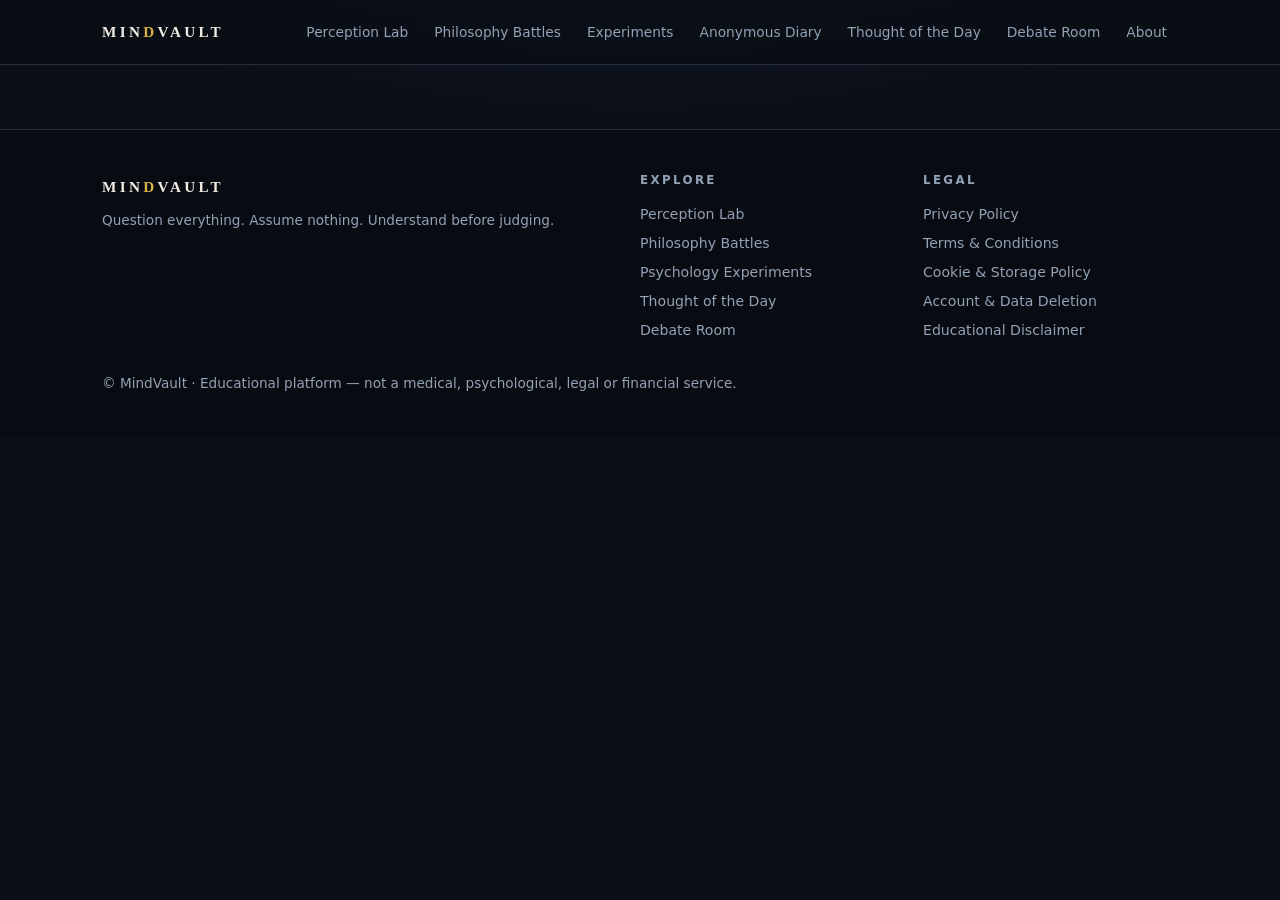
==== index.html @ aa503f8f "Create index.html" ====
<!DOCTYPE html>
<html lang="en">
<head>
<meta charset="utf-8">
<meta name="viewport" content="width=device-width, initial-scale=1">
<title>MindVault — Question everything. Assume nothing.</title>
<style>
/* ================= CSS STYLES ================= */
:root{
  --ink:#0a0e15; --ink2:#111826; --card:#131b29; --line:#232e40;
  --paper:#f1ede3; --muted:#93a1b5; --gold:#d8b04a; --gold-s:#f2d98c;
  --ok:#7fd1a6; --warn:#e08c6b;
  --serif:Georgia,"Iowan Old Style","Times New Roman",serif;
  --sans:system-ui,-apple-system,"Segoe UI",Roboto,Helvetica,Arial,sans-serif;
  --r:14px; --max:1120px;
}
*,*::before,*::after{box-sizing:border-box}
html{scroll-behavior:smooth}
body{
  margin:0;background:radial-gradient(1200px 620px at 50% -240px,#16213a 0%,#0a0e15 62%) no-repeat,#0a0e15;
  color:var(--paper);font:16px/1.65 var(--sans);-webkit-font-smoothing:antialiased;
}
.wrap{max-width:var(--max);margin:0 auto;padding:0 22px}
a{color:inherit;text-decoration:none}
h1,h2,h3,h4{font-family:var(--serif);font-weight:600;line-height:1.15;margin:0 0 .5em}
h1{font-size:clamp(2rem,5vw,3.5rem);letter-spacing:-.02em}
h2{font-size:clamp(1.5rem,3vw,2.1rem)}
h3{font-size:1.15rem}
p{margin:0 0 1em}
.muted{color:var(--muted)}
.small{font-size:.85rem}
.skip{position:absolute;left:-9999px}
.skip:focus{left:12px;top:12px;background:var(--gold);color:#000;padding:8px 12px;z-index:99;border-radius:8px}

/* Header */
.hdr{position:sticky;top:0;z-index:40;backdrop-filter:blur(12px);background:rgba(10,14,21,.84);border-bottom:1px solid var(--line)}
.hdr-in{display:flex;align-items:center;justify-content:space-between;gap:18px;min-height:64px}
.brand{font-family:var(--serif);letter-spacing:.22em;font-size:.95rem;font-weight:700;white-space:nowrap;cursor:pointer}
.brand span{color:var(--gold)}
.nav{display:flex;gap:4px;flex-wrap:wrap}
.nav a{padding:8px 11px;border-radius:999px;font-size:.86rem;color:var(--muted);transition:.18s;cursor:pointer}
.nav a:hover{color:var(--paper);background:#1a2334}
.nav a.active{color:#0a0e15;background:var(--gold);font-weight:600}
.nav-toggle{display:none;background:none;border:1px solid var(--line);color:var(--paper);padding:8px 12px;border-radius:10px;font:inherit;font-size:.85rem;cursor:pointer}

@media(max-width:960px){
  .nav-toggle{display:block}
  .nav{position:absolute;top:64px;left:0;right:0;background:#0d131f;border-bottom:1px solid var(--line);flex-direction:column;padding:10px;display:none}
  .nav.open{display:flex}
  .nav a{padding:12px}
}

/* Hero & Typography */
.hero{padding:70px 0 36px;text-align:center}
.kicker{letter-spacing:.3em;font-size:.7rem;color:var(--gold);text-transform:uppercase;margin-bottom:16px}
.hero h1 em{font-style:italic;color:var(--gold-s)}
.lede{max-width:620px;margin:18px auto 26px;color:var(--muted);font-size:1.03rem}
.hero-actions{display:flex;gap:12px;justify-content:center;flex-wrap:wrap}
.btn{display:inline-block;padding:11px 21px;border-radius:999px;border:1px solid var(--gold);color:var(--gold);font:600 .88rem/1 var(--sans);cursor:pointer;background:none;transition:.18s}
.btn:hover{background:var(--gold);color:#0a0e15}
.btn.solid{background:var(--gold);color:#0a0e15}
.btn.solid:hover{background:var(--gold-s);border-color:var(--gold-s)}
.btn.ghost{border-color:var(--line);color:var(--paper)}
.btn.ghost:hover{border-color:var(--gold);background:none;color:var(--gold)}

/* Carousel */
.carousel{position:relative;max-width:840px;margin:0 auto;overflow:hidden;border:1px solid var(--line);border-radius:20px;background:linear-gradient(180deg,#121b2b,#0d1420)}
.slides{display:flex;transition:transform .5s cubic-bezier(.4,0,.2,1)}
.slide{min-width:100%;padding:46px 34px 30px;text-align:center}
.slide .num{font-family:var(--serif);color:var(--gold);letter-spacing:.24em;font-size:.76rem}
.slide .q{font-family:var(--serif);font-size:clamp(1.25rem,3vw,1.85rem);margin:16px 0 12px;color:var(--paper)}
.slide .sub{color:var(--muted);font-size:.9rem;max-width:520px;margin:0 auto}
.car-ctrl{display:flex;align-items:center;justify-content:center;gap:16px;padding:6px 0 20px}
.car-btn{width:38px;height:38px;border-radius:50%;border:1px solid var(--line);background:#131b29;color:var(--paper);cursor:pointer;font-size:1.1rem;line-height:1;transition:.18s}
.car-btn:hover{border-color:var(--gold);color:var(--gold)}
.dots{display:flex;gap:7px;flex-wrap:wrap;justify-content:center;max-width:280px}
.dot{width:8px;height:8px;border-radius:50%;background:#2a3548;border:0;padding:0;cursor:pointer;transition:.2s}
.dot.active{background:var(--gold);transform:scale(1.4)}

/* Sections & Cards */
.sec{padding:52px 0}
.sec-head{max-width:640px;margin-bottom:26px}
.sec-head h2{margin-bottom:8px}
.sec-head p{color:var(--muted);margin:0}
.phead{padding:52px 0 24px;border-bottom:1px solid var(--line);margin-bottom:34px}
.phead .kicker{margin-bottom:12px}
.phead h1{margin-bottom:10px}
.phead p{max-width:640px;color:var(--muted);margin:0}

.grid{display:grid;gap:16px;grid-template-columns:repeat(auto-fit,minmax(240px,1fr))}
.card{background:var(--card);border:1px solid var(--line);border-radius:var(--r);padding:22px;transition:.2s;display:block}
.card:hover{border-color:#3a4a63;transform:translateY(-2px)}
.card h3{color:var(--gold-s);margin-bottom:6px}
.card p{color:var(--muted);font-size:.9rem;margin:0}

/* Perception */
.plab{display:grid;gap:18px}
.pcard{background:var(--card);border:1px solid var(--line);border-radius:var(--r);padding:24px;display:grid;grid-template-columns:210px 1fr;gap:24px;align-items:start}
@media(max-width:720px){.pcard{grid-template-columns:1fr}}
.pcard figure{margin:0;background:#f1ede3;border-radius:12px;overflow:hidden;aspect-ratio:1/1;display:grid;place-items:center}
.pcard figure svg{width:100%;height:100%;display:block}
.glyph{font-family:var(--serif);font-size:3.6rem;color:#0a0e15;line-height:1}
.opt{display:flex;flex-wrap:wrap;gap:8px;margin:12px 0}
.opt button{padding:8px 14px;border-radius:999px;border:1px solid var(--line);background:#0e1622;color:var(--paper);font:inherit;font-size:.85rem;cursor:pointer;transition:.16s}
.opt button:hover{border-color:var(--gold)}
.opt button.sel{border-color:var(--gold);background:rgba(216,176,74,.15);color:var(--gold-s)}
.reveal{margin-top:14px;padding:14px 16px;border-left:2px solid var(--gold);background:rgba(216,176,74,.07);border-radius:0 10px 10px 0;font-size:.9rem;display:none}
.reveal.on{display:block}

/* Battles */
.battle{background:var(--card);border:1px solid var(--line);border-radius:var(--r);padding:22px;margin-bottom:16px}
.battle h3{color:var(--gold-s)}
.vs{display:grid;grid-template-columns:1fr auto 1fr;gap:14px;align-items:stretch;margin-bottom:12px}
@media(max-width:720px){.vs{grid-template-columns:1fr}}
.vs .side{background:#0e1622;border:1px solid var(--line);border-radius:12px;padding:14px 16px;font-size:.9rem;color:#c8d1de}
.vs .side b{display:block;font-family:var(--serif);color:var(--paper);margin-bottom:5px;font-size:.98rem}
.vs .mid{font-family:var(--serif);color:var(--gold);letter-spacing:.15em;font-size:.78rem;display:grid;place-items:center}

/* Experiments */
.exp{background:var(--card);border:1px solid var(--line);border-radius:var(--r);padding:22px;margin-bottom:16px}
.field{display:flex;gap:10px;flex-wrap:wrap;margin:12px 0}
.field .btn{flex:0 0 auto}
input[type=text],input[type=number],textarea,select{
  background:#0b121d;border:1px solid var(--line);color:var(--paper);border-radius:10px;
  padding:11px 13px;font:inherit;font-size:.92rem;width:100%;
}
textarea{min-height:110px;resize:vertical}
input:focus,textarea:focus,select:focus{outline:2px solid rgba(216,176,74,.45);outline-offset:1px}
.log{list-style:none;padding:0;margin:12px 0;font-size:.88rem}
.log li{padding:7px 0;border-bottom:1px dashed var(--line);color:#c8d1de}
.log .yes{color:var(--ok)}
.log .no{color:var(--warn)}

/* Debate Room */
.topic{background:var(--card);border:1px solid var(--line);border-radius:var(--r);padding:22px;margin-bottom:16px}
.topic h3{color:var(--gold-s);margin-bottom:4px}
.tabs{display:flex;gap:8px;margin:14px 0 10px}
.tabs button{flex:1;padding:9px;border-radius:10px;border:1px solid var(--line);background:#0e1622;color:var(--muted);font:600 .82rem/1 var(--sans);cursor:pointer;letter-spacing:.06em}
.tabs button.on{background:rgba(216,176,74,.15);border-color:var(--gold);color:var(--gold-s)}
.arg{border-left:2px solid var(--line);padding:8px 0 8px 14px;margin-bottom:10px;font-size:.92rem;color:#c8d1de;word-wrap:break-word}
.arg .meta{display:block;color:var(--muted);font-size:.75rem;letter-spacing:.06em;margin-bottom:3px;text-transform:uppercase}
.arg.for{border-left-color:var(--ok)}
.arg.against{border-left-color:var(--warn)}
.empty{color:var(--muted);font-size:.88rem;font-style:italic}

/* Diary */
.entry{background:var(--card);border:1px solid var(--line);border-radius:var(--r);padding:18px 20px;margin-bottom:12px}
.entry .meta{color:var(--muted);font-size:.75rem;letter-spacing:.08em;text-transform:uppercase;margin-bottom:8px}
.entry p{margin:0;color:#d6dde7;font-size:.94rem;white-space:pre-wrap}

/* Thought of the Day */
.totd{background:linear-gradient(135deg,#1a2336,#101724);border:1px solid var(--line);border-radius:20px;padding:44px 30px;text-align:center}
.totd .date{letter-spacing:.26em;font-size:.72rem;color:var(--gold);text-transform:uppercase;margin-bottom:16px}
.totd .q{font-family:var(--serif);font-size:clamp(1.3rem,3.2vw,2rem);color:var(--gold-s);margin:0 0 16px;line-height:1.3}
.qlist{list-style:none;padding:0;margin:0;display:grid;gap:10px}
.qlist li{background:var(--card);border:1px solid var(--line);border-radius:12px;padding:14px 18px;font-size:.93rem;display:flex;gap:14px;align-items:baseline}
.qlist li span{font-family:var(--serif);color:var(--gold);font-size:.8rem;letter-spacing:.1em;flex:0 0 auto}

/* Legal Pages */
.legal{max-width:820px;margin:0 auto;padding:0 22px 40px}
.legal h2{font-size:1.15rem;margin-top:2.1em;color:var(--gold-s);padding-top:.4em;border-top:1px solid var(--line)}
.legal h2:first-child{border-top:0;margin-top:0}
.legal h3{font-size:1rem;margin-top:1.6em;color:var(--paper)}
.legal p,.legal li{color:#c8d1de;font-size:.93rem}
.legal ul{padding-left:20px;margin:0 0 1em}
.legal li{margin-bottom:.4em}
.legal strong{color:var(--paper)}
.callout{background:rgba(216,176,74,.08);border-left:2px solid var(--gold);padding:12px 16px;border-radius:0 10px 10px 0;font-size:.88rem;color:var(--gold-s);margin-bottom:1em}

/* Footer */
.ftr{border-top:1px solid var(--line);margin-top:64px;padding:44px 0 30px;background:#080c12}
.ftr-grid{display:grid;grid-template-columns:2fr 1fr 1fr;gap:28px;margin-bottom:26px}
@media(max-width:760px){.ftr-grid{grid-template-columns:1fr 1fr}}
.ftr h4{font-size:.74rem;letter-spacing:.2em;text-transform:uppercase;color:var(--muted);margin-bottom:12px;font-family:var(--sans);font-weight:600}
.ftr a{display:block;font-size:.88rem;color:var(--muted);padding:3px 0;cursor:pointer}
.ftr a:hover{color:var(--gold)}
</style>
</head>
<body>
<a class="skip" href="#app">Skip to content</a>

<header class="hdr">
  <div class="wrap hdr-in">
    <a class="brand" onclick="nav('/')">MIN<span>D</span>VAULT</a>
    <button class="nav-toggle" id="navToggle" aria-expanded="false">Menu</button>
    <nav class="nav" id="nav">
      <a onclick="nav('perception')">Perception Lab</a>
      <a onclick="nav('battles')">Philosophy Battles</a>
      <a onclick="nav('experiments')">Experiments</a>
      <a onclick="nav('diary')">Anonymous Diary</a>
      <a onclick="nav('thought')">Thought of the Day</a>
      <a onclick="nav('debate')">Debate Room</a>
      <a onclick="nav('about')">About</a>
    </nav>
  </div>
</header>

<main id="app"></main>

<footer class="ftr">
  <div class="wrap">
    <div class="ftr-grid">
      <div>
        <div class="brand" onclick="nav('/')">MIN<span>D</span>VAULT</div>
        <p class="muted small" style="margin-top:10px">Question everything. Assume nothing. Understand before judging.</p>
      </div>
      <div>
        <h4>Explore</h4>
        <a onclick="nav('perception')">Perception Lab</a>
        <a onclick="nav('battles')">Philosophy Battles</a>
        <a onclick="nav('experiments')">Psychology Experiments</a>
        <a onclick="nav('thought')">Thought of the Day</a>
        <a onclick="nav('debate')">Debate Room</a>
      </div>
      <div>
        <h4>Legal</h4>
        <a onclick="nav('privacy')">Privacy Policy</a>
        <a onclick="nav('terms')">Terms &amp; Conditions</a>
        <a onclick="nav('cookies')">Cookie &amp; Storage Policy</a>
        <a onclick="nav('deletion')">Account &amp; Data Deletion</a>
        <a onclick="nav('disclaimer')">Educational Disclaimer</a>
      </div>
    </div>
    <p class="muted small">© <span id="yr"></span> MindVault · Educational platform — not a medical, psychological, legal or financial service.</p>
  </div>
</footer>

<script>
/* ================= JAVASCRIPT LOGIC ================= */

const $ = (s, r = document) => r.querySelector(s);
const $$ = (s, r = document) => [...r.querySelectorAll(s)];
const app = $('#app');

const store = {
  get(k, d) { try { const v = localStorage.getItem('mv_' + k); return v ? JSON.parse(v) : d; } catch (e) { return d; } },
  set(k, v) { try { localStorage.setItem('mv_' + k, JSON.stringify(v)); } catch (e) {} }
};

/* ---- Content Data ---- */
const QUESTIONS = [
  { q: 'If you could live forever, would you?', sub: 'Immortality sounds like a gift until you ask what you would do with year 400.' },
  { q: 'Is it possible to act completely selflessly?', sub: 'Every kindness might be a trade. Or it might not be. Can you tell the difference from the outside?' },
  { q: 'Does the you of tomorrow owe anything to the you of today?', sub: 'You make promises to a stranger who shares your memories.' },
  { q: 'Could a machine ever be held responsible for what it does?', sub: 'Blame needs a mind. What if the mind is distributed?' },
  { q: 'Is suffering necessary for a meaningful life?', sub: 'Dostoevsky said yes. Modern comfort quietly says no. Who is lying?' },
  { q: 'Would a just society need punishment — or only repair?', sub: 'Retribution feels like justice. Restoration feels like mercy. Both claim the same throne.' },
  { q: 'Is truth something we discover, or something we build together?', sub: 'Mathematics waits to be found. Morality seems to be negotiated.' },
  { q: 'Do we owe anything to people who do not exist yet?', sub: 'Every generation inherits a debt it never agreed to.' },
  { q: 'Is ignorance ever a kind of freedom?', sub: 'Knowing more can mean being able to do less.' },
  { q: 'What would you do differently if no one would ever know?', sub: 'The honest answer is usually the uncomfortable one.' }
];

const BATTLES = [
  {
    title: 'Plato vs Nietzsche — Truth or Creation?',
    a: { who: 'Plato', text: 'Behind the shadows there is a real world. Truth is discovered, not invented. The philosopher climbs out of the cave to see it.' },
    b: { who: 'Nietzsche', text: 'There is no world behind the world. Truths are fictions we forgot we made. The task is not to find meaning but to create it.' },
    crux: 'The crux: does a claim become true by matching something real, or by surviving enough human pressure to become indispensable?'
  },
  {
    title: 'Determinism vs Free Will',
    a: { who: 'Determinism', text: 'Every choice has a cause. Your neurons, history and environment already decided before you noticed deciding. Freedom is a feeling, not a fact.' },
    b: { who: 'Free Will', text: 'The ability to weigh reasons and act on them is freedom — even in a caused world. A river is determined; it is not compelled.' },
    crux: 'The crux: is freedom the absence of causes, or the presence of self-authorship?'
  },
  {
    title: 'Morality vs Logic — The Trolley and the Equation',
    a: { who: 'Morality', text: 'Five lives are not a number. Some acts are wrong regardless of the arithmetic, and the person who pushes is not the same as the person who switches.' },
    b: { who: 'Logic', text: 'If you accept the switch you must explain the push. Consistency demands a principle, not a feeling about who touched whom.' },
    crux: 'The crux: do we trust the principle or the intuition when they finally disagree?'
  },
  {
    title: 'Stoicism vs Absurdism',
    a: { who: 'Stoicism', text: 'Separate what is up to you from what is not. Virtue is sufficient. The world is indifferent, so build your fortress inside.' },
    b: { who: 'Absurdism', text: 'The gap between our need for meaning and the silent universe cannot be closed. Do not build a fortress — keep asking, and keep living.' },
    crux: 'The crux: is peace achieved by accepting limits, or by refusing to stop demanding?'
  },
  {
    title: 'Rationalism vs Empiricism',
    a: { who: 'Rationalism', text: 'The senses deceive. Only reason gives necessary truths — geometry, logic, the structure of thought itself.' },
    b: { who: 'Empiricism', text: 'The mind begins blank. Everything we know entered through experience. Reason only rearranges what the senses delivered.' },
    crux: 'The crux: could you know anything at all if nothing ever entered from outside?'
  }
];

const PERCEPTION = [
  {
    title: 'The Vase',
    prompt: 'What do you see first?',
    svg: `<svg viewBox="0 0 300 300" role="img" aria-label="A white vase between two black face profiles">
      <rect width="300" height="300" fill="#f1ede3"/>
      <g fill="#0a0e15">
        <path id="faceL" d="M0 0 H62 C74 26 88 52 92 84 C96 112 122 128 132 152 C140 176 126 190 106 198 C118 208 112 224 100 238 C88 252 96 274 80 300 H0 Z"/>
        <use href="#faceL" transform="translate(300,0) scale(-1,1)"/>
      </g>
    </svg>`,
    options: ['A vase', 'Two faces', 'Both at once', 'Neither — I see lines'],
    reveal: 'There is no correct answer, and that is the point. The image holds two stable readings and your visual system refuses to show you both simultaneously. Perception is not a window — it is a choice made before you are aware of choosing.'
  },
  {
    title: 'The Lines',
    prompt: 'Which horizontal line is longer?',
    svg: `<svg viewBox="0 0 320 150" role="img" aria-label="Two horizontal lines with arrow fins">
      <rect width="320" height="150" fill="#f1ede3"/>
      <g stroke="#0a0e15" stroke-width="4" stroke-linecap="round" fill="none">
        <line x1="50" y1="45" x2="270" y2="45"/>
        <path d="M50 45 L32 30 M50 45 L32 60 M270 45 L288 30 M270 45 L288 60"/>
        <line x1="50" y1="105" x2="270" y2="105"/>
        <path d="M50 105 L68 90 M50 105 L68 120 M270 105 L252 90 M270 105 L252 120"/>
      </g>
    </svg>`,
    options: ['The top one', 'The bottom one', 'They are identical'],
    reveal: 'They are exactly the same length (the Müller-Lyer illusion). Your brain reads the outward fins as a corner receding away from you and the inward fins as a corner pointing toward you — and then corrects a length that was never wrong. Correction without measurement is guesswork wearing confidence.'
  },
  {
    title: 'The Ambiguous Sentence',
    prompt: 'Say it out loud and choose the stressed word.',
    glyph: '“ ”',
    options: ['I never said she stole my money', 'I NEVER said she stole my money', 'I never SAID she stole my money', 'I never said SHE stole my money'],
    reveal: 'The same nine words produce at least seven different accusations depending on which word carries the stress. Meaning is not stored in the sentence. It is placed there by a speaker, and guessed at by a listener who rarely asks which placement was intended.'
  },
  {
    title: 'The Late Commuter',
    prompt: 'A man runs past a fallen cyclist without stopping. What do you conclude?',
    glyph: '?',
    options: ['He is selfish', 'He is late and panicking', 'He did not see her', 'He is going to get help'],
    reveal: 'Each option is a complete story built from a single observed behaviour. Notice that you did not pick "I do not have enough information" — almost nobody does. This is the fundamental attribution error: we explain other people\'s actions by their character and our own by our circumstances. Understanding before judging is not a slogan. It is a correction for a bias you cannot feel happening.'
  }
];

const DEBATE_TOPICS = [
  { id: 'freewill', title: 'Free will is an illusion.', blurb: 'If every decision is the output of a physical process, is anything actually up to you?' },
  { id: 'morality', title: 'Morality can exist without religion.', blurb: 'Does ethics need a lawgiver, or can it stand on reason and empathy alone?' },
  { id: 'plato', title: 'Plato was right: the visible world is only a shadow.', blurb: 'Are the things you touch more real than the structures behind them?' },
  { id: 'suffering', title: 'Suffering is necessary for meaning.', blurb: 'A life with no difficulty — is it a good life or a flat one?' },
  { id: 'tech', title: 'Technology has made us less social, not more.', blurb: 'We are reachable by everyone and known by almost no one.' }
];

const DIARY_SEED = [
  { id: 'seed1', handle: 'Anonymous Lantern', ts: Date.now() - 86400000 * 2, text: 'I realised today that I am more afraid of being understood than of being alone. Being alone is at least familiar.' },
  { id: 'seed2', handle: 'Anonymous Meridian', ts: Date.now() - 86400000, text: 'Everyone I admire seems certain. I suspect they are simply faster at hiding the doubt. I would rather be slow and honest.' },
  { id: 'seed3', handle: 'Anonymous Fold', ts: Date.now() - 3600000 * 5, text: 'I changed my mind about something I argued for six years. Nobody noticed. It felt enormous and completely private.' }
];

const TOTD = [
  'Is it possible to want something you did not choose to want?',
  'What would remain of you if every memory were removed?',
  'Is a promise made to yourself binding?',
  'Can you be wrong about your own feelings?',
  'Does a kindness done for the pleasure of doing it still count?',
  'Is silence a form of speech?',
  'Would you want to know the day you die?',
  'Is it more honest to change your mind or to keep your word?',
  'Can you forgive someone without ever telling them?',
  'Is boredom a failure or a signal?',
  'What do you owe a person you will never meet again?',
  'Is it possible to be completely certain of anything?',
  'Does a thing become real because enough people agree it is?',
  'Would you rather be understood or admired?',
  'Is the person you are in private the real one?',
  'Can a rule be just if it produces an unjust outcome?',
  'What is the difference between a habit and a self?',
  'Is it ever right to make a decision for someone else?',
  'Do you trust your memory or your diary more?',
  'Is there a difference between being alone and being lonely?',
  'Would a perfectly rational being ever need art?',
  'Can you respect someone whose beliefs you find absurd?',
  'What would you keep if you had to justify every possession?',
  'Is guilt useful or is it only a tax on the past?',
  'Do you argue to find truth or to win?',
  'Is it possible to love something you do not understand?',
  'What makes a life well-lived rather than merely long?',
  'Should you be the same person in every room?',
  'Is knowledge worth having if it makes you unhappy?',
  'If nobody could ever verify your honesty, would you stay honest?'
];

const PILLARS = [
  { h: 'Calibration', p: 'Managing environmental influence, belief formation and mental resilience. What shaped the lens you are looking through?' },
  { h: 'Awareness', p: 'Understanding self-perception, intrinsic motivators and emotional awareness. What is actually driving the decision you just made?' },
  { h: 'Navigation', p: 'Developing cognitive capacity, belief testing and practical mental models. How do you move when the map is contested?' },
  { h: 'Cultivation', p: 'Building daily habits, overcoming procrastination and nurturing social and mental wellness. What grows if you keep watering it?' }
];

/* ---- Helpers ---- */
const esc = s => String(s).replace(/[&<>"']/g, c => ({ '&': '&amp;', '<': '&lt;', '>': '&gt;', '"': '&quot;', "'": '&#39;' }[c]));
const dayIndex = () => Math.floor((Date.now() - new Date(new Date().getFullYear(), 0, 0)) / 864e5);
const todayQuestion = () => TOTD[dayIndex() % TOTD.length];
const fmtDate = ts => new Date(ts).toLocaleDateString(undefined, { day: 'numeric', month: 'short', year: 'numeric' });
const randomHandle = () => {
  const a = ['Lantern', 'Meridian', 'Fold', 'Threshold', 'Cipher', 'Compass', 'Anchor', 'Ember', 'Vellum', 'Quarry'];
  return 'Anonymous ' + a[Math.floor(Math.random() * a.length)];
};

/* ---- Views ---- */
function viewHome() {
  const tq = todayQuestion();
  return `
  <section class="hero wrap">
    <p class="kicker">Perception · Philosophy · Psychology</p>
    <h1>Question everything.<br>Assume nothing.<br><em>Understand before judging.</em></h1>
    <p class="lede">MindVault is a public laboratory for the mind — ambiguous images, contested ideas, cognitive traps and honest argument. Nothing here asks you to agree. Everything here asks you to look again.</p>
    <div class="hero-actions">
      <a class="btn solid" onclick="nav('perception')">Enter the Perception Lab</a>
      <a class="btn ghost" onclick="nav('debate')">Open the Debate Room</a>
    </div>
  </section>

  <section class="wrap" aria-label="Ten questions">
    <div class="carousel" id="carousel">
      <div class="slides" id="slides">
        ${QUESTIONS.map((q, i) => `
          <div class="slide">
            <div class="num">${String(i + 1).padStart(2, '0')} / ${QUESTIONS.length}</div>
            <p class="q">${esc(q.q)}</p>
            <p class="sub">${esc(q.sub)}</p>
          </div>`).join('')}
      </div>
      <div class="car-ctrl">
        <button class="car-btn" data-car="prev" aria-label="Previous question">‹</button>
        <div class="dots" id="dots">
          ${QUESTIONS.map((_, i) => `<button class="dot${i === 0 ? ' active' : ''}" data-i="${i}" aria-label="Question ${i + 1}"></button>`).join('')}
        </div>
        <button class="car-btn" data-car="next" aria-label="Next question">›</button>
      </div>
    </div>
  </section>

  <section class="sec wrap">
    <div class="sec-head">
      <h2>Six rooms, one habit</h2>
      <p>Each section is a
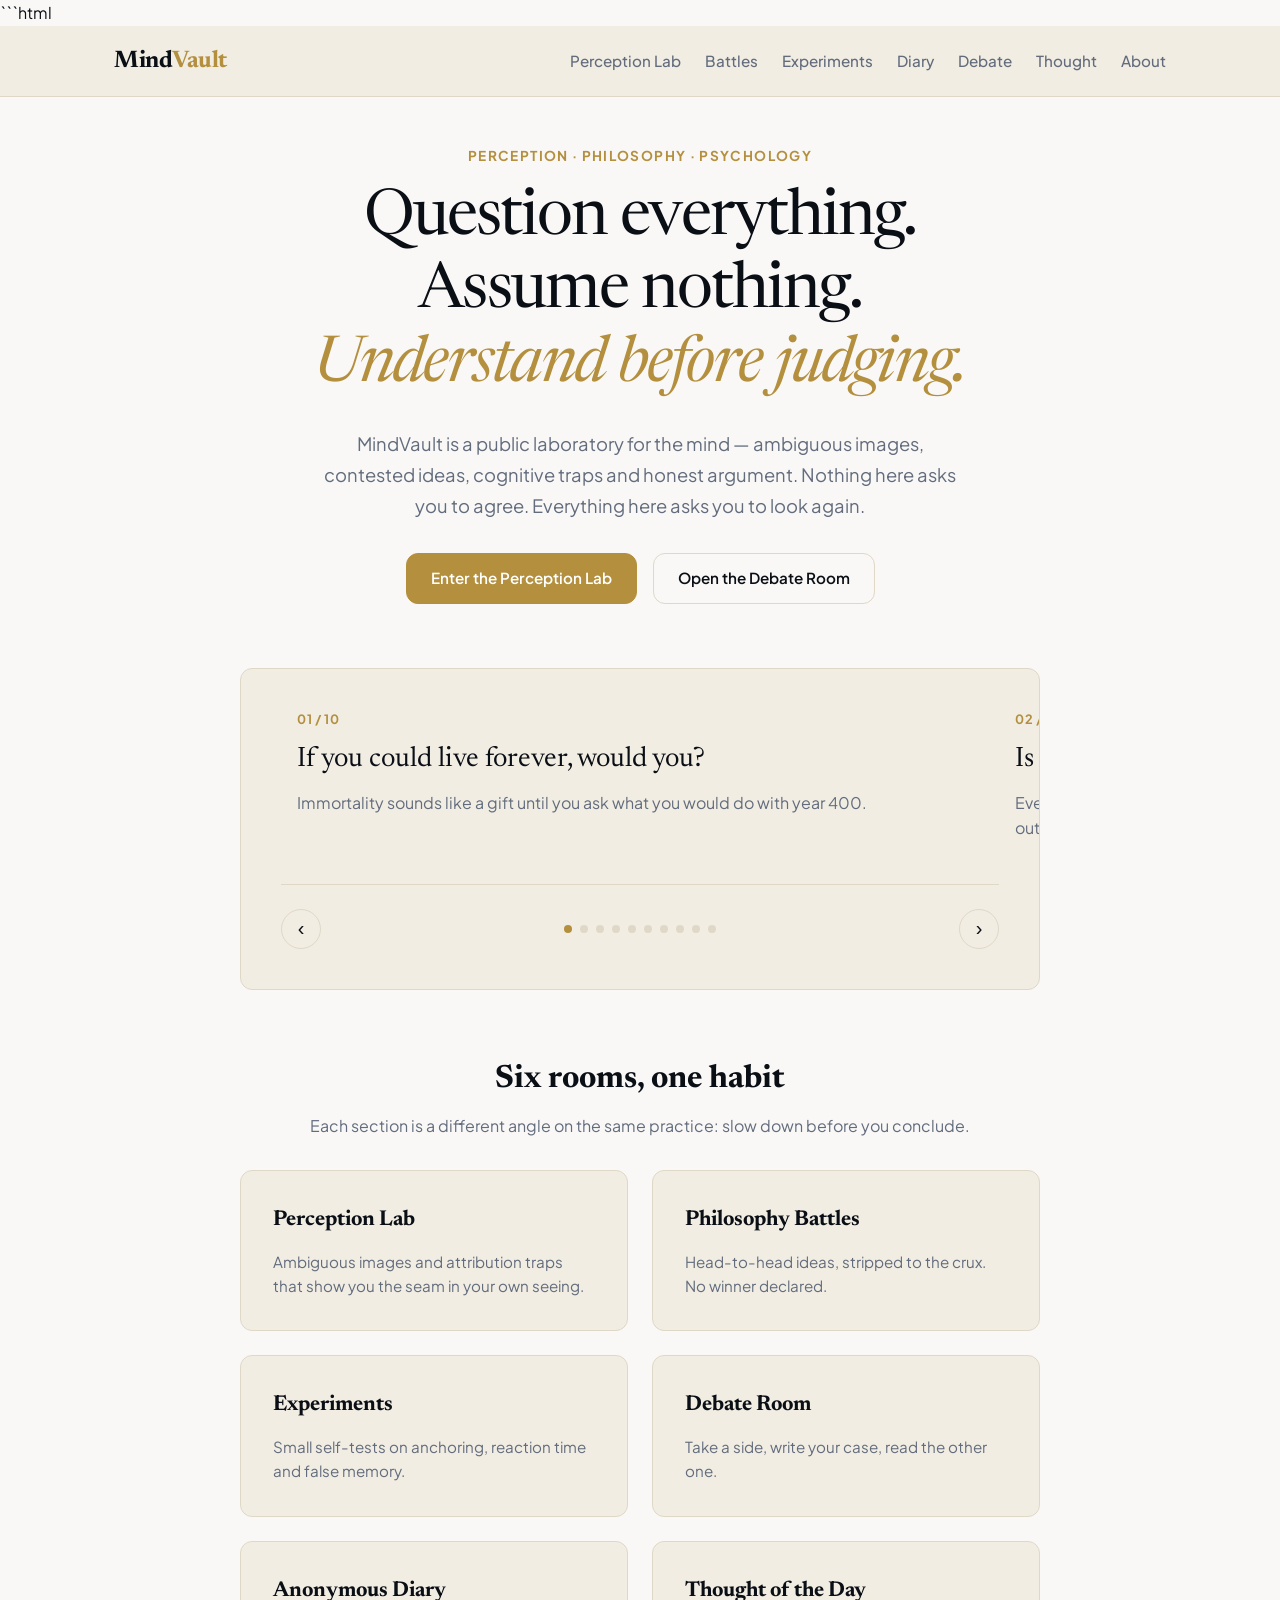
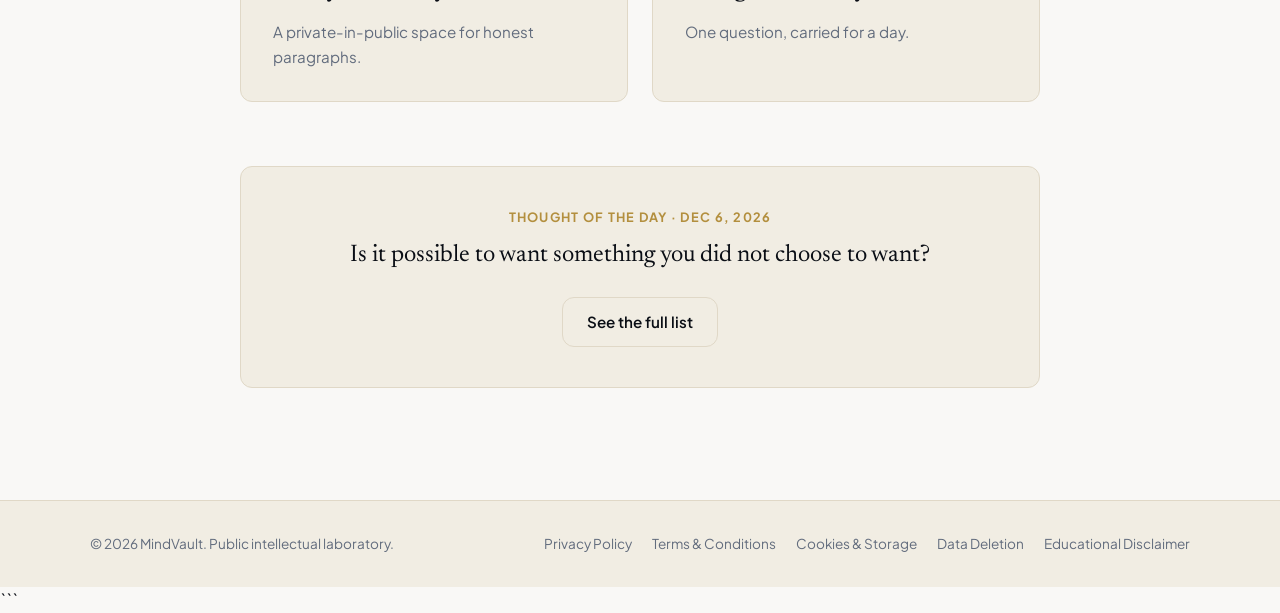
==== commit 59da6f11: "Create index.html" ====
--- a/index.html
+++ b/index.html
@@ -1,433 +1,1272 @@
+```html
 <!DOCTYPE html>
 <html lang="en">
 <head>
-<meta charset="utf-8">
-<meta name="viewport" content="width=device-width, initial-scale=1">
-<title>MindVault — Question everything. Assume nothing.</title>
-<style>
-/* ================= CSS STYLES ================= */
-:root{
-  --ink:#0a0e15; --ink2:#111826; --card:#131b29; --line:#232e40;
-  --paper:#f1ede3; --muted:#93a1b5; --gold:#d8b04a; --gold-s:#f2d98c;
-  --ok:#7fd1a6; --warn:#e08c6b;
-  --serif:Georgia,"Iowan Old Style","Times New Roman",serif;
-  --sans:system-ui,-apple-system,"Segoe UI",Roboto,Helvetica,Arial,sans-serif;
-  --r:14px; --max:1120px;
-}
-*,*::before,*::after{box-sizing:border-box}
-html{scroll-behavior:smooth}
-body{
-  margin:0;background:radial-gradient(1200px 620px at 50% -240px,#16213a 0%,#0a0e15 62%) no-repeat,#0a0e15;
-  color:var(--paper);font:16px/1.65 var(--sans);-webkit-font-smoothing:antialiased;
-}
-.wrap{max-width:var(--max);margin:0 auto;padding:0 22px}
-a{color:inherit;text-decoration:none}
-h1,h2,h3,h4{font-family:var(--serif);font-weight:600;line-height:1.15;margin:0 0 .5em}
-h1{font-size:clamp(2rem,5vw,3.5rem);letter-spacing:-.02em}
-h2{font-size:clamp(1.5rem,3vw,2.1rem)}
-h3{font-size:1.15rem}
-p{margin:0 0 1em}
-.muted{color:var(--muted)}
-.small{font-size:.85rem}
-.skip{position:absolute;left:-9999px}
-.skip:focus{left:12px;top:12px;background:var(--gold);color:#000;padding:8px 12px;z-index:99;border-radius:8px}
-
-/* Header */
-.hdr{position:sticky;top:0;z-index:40;backdrop-filter:blur(12px);background:rgba(10,14,21,.84);border-bottom:1px solid var(--line)}
-.hdr-in{display:flex;align-items:center;justify-content:space-between;gap:18px;min-height:64px}
-.brand{font-family:var(--serif);letter-spacing:.22em;font-size:.95rem;font-weight:700;white-space:nowrap;cursor:pointer}
-.brand span{color:var(--gold)}
-.nav{display:flex;gap:4px;flex-wrap:wrap}
-.nav a{padding:8px 11px;border-radius:999px;font-size:.86rem;color:var(--muted);transition:.18s;cursor:pointer}
-.nav a:hover{color:var(--paper);background:#1a2334}
-.nav a.active{color:#0a0e15;background:var(--gold);font-weight:600}
-.nav-toggle{display:none;background:none;border:1px solid var(--line);color:var(--paper);padding:8px 12px;border-radius:10px;font:inherit;font-size:.85rem;cursor:pointer}
-
-@media(max-width:960px){
-  .nav-toggle{display:block}
-  .nav{position:absolute;top:64px;left:0;right:0;background:#0d131f;border-bottom:1px solid var(--line);flex-direction:column;padding:10px;display:none}
-  .nav.open{display:flex}
-  .nav a{padding:12px}
-}
-
-/* Hero & Typography */
-.hero{padding:70px 0 36px;text-align:center}
-.kicker{letter-spacing:.3em;font-size:.7rem;color:var(--gold);text-transform:uppercase;margin-bottom:16px}
-.hero h1 em{font-style:italic;color:var(--gold-s)}
-.lede{max-width:620px;margin:18px auto 26px;color:var(--muted);font-size:1.03rem}
-.hero-actions{display:flex;gap:12px;justify-content:center;flex-wrap:wrap}
-.btn{display:inline-block;padding:11px 21px;border-radius:999px;border:1px solid var(--gold);color:var(--gold);font:600 .88rem/1 var(--sans);cursor:pointer;background:none;transition:.18s}
-.btn:hover{background:var(--gold);color:#0a0e15}
-.btn.solid{background:var(--gold);color:#0a0e15}
-.btn.solid:hover{background:var(--gold-s);border-color:var(--gold-s)}
-.btn.ghost{border-color:var(--line);color:var(--paper)}
-.btn.ghost:hover{border-color:var(--gold);background:none;color:var(--gold)}
-
-/* Carousel */
-.carousel{position:relative;max-width:840px;margin:0 auto;overflow:hidden;border:1px solid var(--line);border-radius:20px;background:linear-gradient(180deg,#121b2b,#0d1420)}
-.slides{display:flex;transition:transform .5s cubic-bezier(.4,0,.2,1)}
-.slide{min-width:100%;padding:46px 34px 30px;text-align:center}
-.slide .num{font-family:var(--serif);color:var(--gold);letter-spacing:.24em;font-size:.76rem}
-.slide .q{font-family:var(--serif);font-size:clamp(1.25rem,3vw,1.85rem);margin:16px 0 12px;color:var(--paper)}
-.slide .sub{color:var(--muted);font-size:.9rem;max-width:520px;margin:0 auto}
-.car-ctrl{display:flex;align-items:center;justify-content:center;gap:16px;padding:6px 0 20px}
-.car-btn{width:38px;height:38px;border-radius:50%;border:1px solid var(--line);background:#131b29;color:var(--paper);cursor:pointer;font-size:1.1rem;line-height:1;transition:.18s}
-.car-btn:hover{border-color:var(--gold);color:var(--gold)}
-.dots{display:flex;gap:7px;flex-wrap:wrap;justify-content:center;max-width:280px}
-.dot{width:8px;height:8px;border-radius:50%;background:#2a3548;border:0;padding:0;cursor:pointer;transition:.2s}
-.dot.active{background:var(--gold);transform:scale(1.4)}
-
-/* Sections & Cards */
-.sec{padding:52px 0}
-.sec-head{max-width:640px;margin-bottom:26px}
-.sec-head h2{margin-bottom:8px}
-.sec-head p{color:var(--muted);margin:0}
-.phead{padding:52px 0 24px;border-bottom:1px solid var(--line);margin-bottom:34px}
-.phead .kicker{margin-bottom:12px}
-.phead h1{margin-bottom:10px}
-.phead p{max-width:640px;color:var(--muted);margin:0}
-
-.grid{display:grid;gap:16px;grid-template-columns:repeat(auto-fit,minmax(240px,1fr))}
-.card{background:var(--card);border:1px solid var(--line);border-radius:var(--r);padding:22px;transition:.2s;display:block}
-.card:hover{border-color:#3a4a63;transform:translateY(-2px)}
-.card h3{color:var(--gold-s);margin-bottom:6px}
-.card p{color:var(--muted);font-size:.9rem;margin:0}
-
-/* Perception */
-.plab{display:grid;gap:18px}
-.pcard{background:var(--card);border:1px solid var(--line);border-radius:var(--r);padding:24px;display:grid;grid-template-columns:210px 1fr;gap:24px;align-items:start}
-@media(max-width:720px){.pcard{grid-template-columns:1fr}}
-.pcard figure{margin:0;background:#f1ede3;border-radius:12px;overflow:hidden;aspect-ratio:1/1;display:grid;place-items:center}
-.pcard figure svg{width:100%;height:100%;display:block}
-.glyph{font-family:var(--serif);font-size:3.6rem;color:#0a0e15;line-height:1}
-.opt{display:flex;flex-wrap:wrap;gap:8px;margin:12px 0}
-.opt button{padding:8px 14px;border-radius:999px;border:1px solid var(--line);background:#0e1622;color:var(--paper);font:inherit;font-size:.85rem;cursor:pointer;transition:.16s}
-.opt button:hover{border-color:var(--gold)}
-.opt button.sel{border-color:var(--gold);background:rgba(216,176,74,.15);color:var(--gold-s)}
-.reveal{margin-top:14px;padding:14px 16px;border-left:2px solid var(--gold);background:rgba(216,176,74,.07);border-radius:0 10px 10px 0;font-size:.9rem;display:none}
-.reveal.on{display:block}
-
-/* Battles */
-.battle{background:var(--card);border:1px solid var(--line);border-radius:var(--r);padding:22px;margin-bottom:16px}
-.battle h3{color:var(--gold-s)}
-.vs{display:grid;grid-template-columns:1fr auto 1fr;gap:14px;align-items:stretch;margin-bottom:12px}
-@media(max-width:720px){.vs{grid-template-columns:1fr}}
-.vs .side{background:#0e1622;border:1px solid var(--line);border-radius:12px;padding:14px 16px;font-size:.9rem;color:#c8d1de}
-.vs .side b{display:block;font-family:var(--serif);color:var(--paper);margin-bottom:5px;font-size:.98rem}
-.vs .mid{font-family:var(--serif);color:var(--gold);letter-spacing:.15em;font-size:.78rem;display:grid;place-items:center}
-
-/* Experiments */
-.exp{background:var(--card);border:1px solid var(--line);border-radius:var(--r);padding:22px;margin-bottom:16px}
-.field{display:flex;gap:10px;flex-wrap:wrap;margin:12px 0}
-.field .btn{flex:0 0 auto}
-input[type=text],input[type=number],textarea,select{
-  background:#0b121d;border:1px solid var(--line);color:var(--paper);border-radius:10px;
-  padding:11px 13px;font:inherit;font-size:.92rem;width:100%;
-}
-textarea{min-height:110px;resize:vertical}
-input:focus,textarea:focus,select:focus{outline:2px solid rgba(216,176,74,.45);outline-offset:1px}
-.log{list-style:none;padding:0;margin:12px 0;font-size:.88rem}
-.log li{padding:7px 0;border-bottom:1px dashed var(--line);color:#c8d1de}
-.log .yes{color:var(--ok)}
-.log .no{color:var(--warn)}
-
-/* Debate Room */
-.topic{background:var(--card);border:1px solid var(--line);border-radius:var(--r);padding:22px;margin-bottom:16px}
-.topic h3{color:var(--gold-s);margin-bottom:4px}
-.tabs{display:flex;gap:8px;margin:14px 0 10px}
-.tabs button{flex:1;padding:9px;border-radius:10px;border:1px solid var(--line);background:#0e1622;color:var(--muted);font:600 .82rem/1 var(--sans);cursor:pointer;letter-spacing:.06em}
-.tabs button.on{background:rgba(216,176,74,.15);border-color:var(--gold);color:var(--gold-s)}
-.arg{border-left:2px solid var(--line);padding:8px 0 8px 14px;margin-bottom:10px;font-size:.92rem;color:#c8d1de;word-wrap:break-word}
-.arg .meta{display:block;color:var(--muted);font-size:.75rem;letter-spacing:.06em;margin-bottom:3px;text-transform:uppercase}
-.arg.for{border-left-color:var(--ok)}
-.arg.against{border-left-color:var(--warn)}
-.empty{color:var(--muted);font-size:.88rem;font-style:italic}
-
-/* Diary */
-.entry{background:var(--card);border:1px solid var(--line);border-radius:var(--r);padding:18px 20px;margin-bottom:12px}
-.entry .meta{color:var(--muted);font-size:.75rem;letter-spacing:.08em;text-transform:uppercase;margin-bottom:8px}
-.entry p{margin:0;color:#d6dde7;font-size:.94rem;white-space:pre-wrap}
-
-/* Thought of the Day */
-.totd{background:linear-gradient(135deg,#1a2336,#101724);border:1px solid var(--line);border-radius:20px;padding:44px 30px;text-align:center}
-.totd .date{letter-spacing:.26em;font-size:.72rem;color:var(--gold);text-transform:uppercase;margin-bottom:16px}
-.totd .q{font-family:var(--serif);font-size:clamp(1.3rem,3.2vw,2rem);color:var(--gold-s);margin:0 0 16px;line-height:1.3}
-.qlist{list-style:none;padding:0;margin:0;display:grid;gap:10px}
-.qlist li{background:var(--card);border:1px solid var(--line);border-radius:12px;padding:14px 18px;font-size:.93rem;display:flex;gap:14px;align-items:baseline}
-.qlist li span{font-family:var(--serif);color:var(--gold);font-size:.8rem;letter-spacing:.1em;flex:0 0 auto}
-
-/* Legal Pages */
-.legal{max-width:820px;margin:0 auto;padding:0 22px 40px}
-.legal h2{font-size:1.15rem;margin-top:2.1em;color:var(--gold-s);padding-top:.4em;border-top:1px solid var(--line)}
-.legal h2:first-child{border-top:0;margin-top:0}
-.legal h3{font-size:1rem;margin-top:1.6em;color:var(--paper)}
-.legal p,.legal li{color:#c8d1de;font-size:.93rem}
-.legal ul{padding-left:20px;margin:0 0 1em}
-.legal li{margin-bottom:.4em}
-.legal strong{color:var(--paper)}
-.callout{background:rgba(216,176,74,.08);border-left:2px solid var(--gold);padding:12px 16px;border-radius:0 10px 10px 0;font-size:.88rem;color:var(--gold-s);margin-bottom:1em}
-
-/* Footer */
-.ftr{border-top:1px solid var(--line);margin-top:64px;padding:44px 0 30px;background:#080c12}
-.ftr-grid{display:grid;grid-template-columns:2fr 1fr 1fr;gap:28px;margin-bottom:26px}
-@media(max-width:760px){.ftr-grid{grid-template-columns:1fr 1fr}}
-.ftr h4{font-size:.74rem;letter-spacing:.2em;text-transform:uppercase;color:var(--muted);margin-bottom:12px;font-family:var(--sans);font-weight:600}
-.ftr a{display:block;font-size:.88rem;color:var(--muted);padding:3px 0;cursor:pointer}
-.ftr a:hover{color:var(--gold)}
-</style>
+  <meta charset="UTF-8">
+  <meta name="viewport" content="width=device-width, initial-scale=1.0">
+  <title>MindVault — Perception, Philosophy & Psychology</title>
+  <link rel="preconnect" href="https://fonts.googleapis.com">
+  <link rel="preconnect" href="https://fonts.gstatic.com" crossorigin>
+  <link href="https://fonts.googleapis.com/css2?family=Newsreader:ital,opsz,wght@0,6..72,300..700;1,6..72,300..700&family=Plus+Jakarta+Sans:wght@400;500;600;700&display=swap" rel="stylesheet">
+  <style>
+    :root {
+      --bg: #f9f8f6;
+      --card: #f1ede3;
+      --card-hover: #ebe4d5;
+      --border: #e0d8c7;
+      --text: #0a0e15;
+      --muted: #626c7d;
+      --gold: #b38f3e;
+      --gold-hover: #9c7b31;
+      --ok: #238553;
+      --warn: #c24137;
+      --sans: 'Plus Jakarta Sans', -apple-system, BlinkMacSystemFont, "Segoe UI", Roboto, sans-serif;
+      --serif: 'Newsreader', Georgia, serif;
+      --max: 1100px;
+      --radius: 12px;
+    }
+
+    @media (prefers-color-scheme: dark) {
+      :root {
+        --bg: #0f131a;
+        --card: #18202d;
+        --card-hover: #212c3e;
+        --border: #283447;
+        --text: #f0f3f8;
+        --muted: #94a1b2;
+        --gold: #d4ab4c;
+        --gold-hover: #e0bc5e;
+        --ok: #34b270;
+        --warn: #e0564d;
+      }
+    }
+
+    * { box-sizing: border-box; margin: 0; padding: 0; }
+    body {
+      background: var(--bg);
+      color: var(--text);
+      font-family: var(--sans);
+      line-height: 1.6;
+      display: flex;
+      flex-direction: column;
+      min-height: 100vh;
+      -webkit-font-smoothing: antialiased;
+    }
+
+    header {
+      background: var(--card);
+      border-bottom: 1px solid var(--border);
+      position: sticky;
+      top: 0;
+      z-index: 100;
+      backdrop-filter: blur(8px);
+    }
+
+    .nav-wrap {
+      max-width: var(--max);
+      margin: 0 auto;
+      padding: 16px 24px;
+      display: flex;
+      align-items: center;
+      justify-content: space-between;
+    }
+
+    .logo {
+      font-family: var(--serif);
+      font-size: 1.5rem;
+      font-weight: 700;
+      color: var(--text);
+      text-decoration: none;
+      letter-spacing: -0.02em;
+    }
+
+    .logo em { color: var(--gold); font-style: normal; }
+
+    nav {
+      display: flex;
+      gap: 24px;
+      align-items: center;
+    }
+
+    nav a {
+      color: var(--muted);
+      text-decoration: none;
+      font-size: 0.95rem;
+      font-weight: 500;
+      cursor: pointer;
+      transition: color 0.2s;
+    }
+
+    nav a:hover, nav a.active { color: var(--text); }
+
+    .nav-toggle {
+      display: none;
+      background: none;
+      border: none;
+      cursor: pointer;
+      font-size: 1.5rem;
+      color: var(--text);
+    }
+
+    main {
+      flex: 1;
+      padding: 48px 24px;
+      max-width: var(--max);
+      margin: 0 auto;
+      width: 100%;
+    }
+
+    .wrap { max-width: 800px; margin: 0 auto; }
+
+    /* Hero section */
+    .hero {
+      text-align: center;
+      margin-bottom: 64px;
+    }
+
+    .kicker {
+      font-size: 0.85rem;
+      font-weight: 700;
+      text-transform: uppercase;
+      letter-spacing: 0.1em;
+      color: var(--gold);
+      margin-bottom: 16px;
+    }
+
+    h1 {
+      font-family: var(--serif);
+      font-size: clamp(2.5rem, 5vw, 4rem);
+      font-weight: 400;
+      line-height: 1.15;
+      margin-bottom: 24px;
+      letter-spacing: -0.03em;
+    }
+
+    h1 em { font-style: italic; color: var(--gold); }
+
+    .lede {
+      font-size: 1.15rem;
+      color: var(--muted);
+      max-width: 650px;
+      margin: 0 auto 32px auto;
+      line-height: 1.7;
+    }
+
+    .hero-actions {
+      display: flex;
+      gap: 16px;
+      justify-content: center;
+      flex-wrap: wrap;
+    }
+
+    .btn {
+      display: inline-flex;
+      align-items: center;
+      justify-content: center;
+      background: var(--card);
+      border: 1px solid var(--border);
+      color: var(--text);
+      padding: 12px 24px;
+      border-radius: var(--radius);
+      font-size: 0.95rem;
+      font-weight: 600;
+      cursor: pointer;
+      text-decoration: none;
+      transition: all 0.2s;
+    }
+
+    .btn:hover { background: var(--card-hover); border-color: var(--gold); }
+    .btn.solid { background: var(--gold); color: #fff; border-color: var(--gold); }
+    .btn.solid:hover { background: var(--gold-hover); }
+    .btn.ghost { background: transparent; }
+
+    /* Carousel */
+    .carousel {
+      background: var(--card);
+      border: 1px solid var(--border);
+      border-radius: var(--radius);
+      padding: 40px;
+      margin-bottom: 64px;
+      overflow: hidden;
+      position: relative;
+    }
+
+    .slides {
+      display: flex;
+      transition: transform 0.4s cubic-bezier(0.16, 1, 0.3, 1);
+    }
+
+    .slide {
+      min-width: 100%;
+      box-sizing: border-box;
+      padding: 0 16px;
+    }
+
+    .slide .num {
+      font-size: 0.8rem;
+      font-weight: 700;
+      color: var(--gold);
+      margin-bottom: 12px;
+      letter-spacing: 0.05em;
+    }
+
+    .slide .q {
+      font-family: var(--serif);
+      font-size: 1.75rem;
+      margin-bottom: 12px;
+      line-height: 1.3;
+    }
+
+    .slide .sub {
+      color: var(--muted);
+      font-size: 1rem;
+    }
+
+    .car-ctrl {
+      display: flex;
+      align-items: center;
+      justify-content: space-between;
+      margin-top: 32px;
+      padding-top: 24px;
+      border-top: 1px solid var(--border);
+    }
+
+    .car-btn {
+      background: none;
+      border: 1px solid var(--border);
+      width: 40px;
+      height: 40px;
+      border-radius: 50%;
+      cursor: pointer;
+      color: var(--text);
+      display: flex;
+      align-items: center;
+      justify-content: center;
+      font-size: 1.25rem;
+      transition: background 0.2s;
+    }
+
+    .car-btn:hover { background: var(--card-hover); }
+
+    .dots {
+      display: flex;
+      gap: 8px;
+    }
+
+    .dot {
+      width: 8px;
+      height: 8px;
+      border-radius: 50%;
+      background: var(--border);
+      border: none;
+      cursor: pointer;
+      transition: background 0.2s;
+    }
+
+    .dot.active { background: var(--gold); }
+
+    /* Sections & Grid */
+    .sec { margin-bottom: 64px; }
+    .sec-head { margin-bottom: 32px; text-align: center; }
+    .sec-head h2 { font-family: var(--serif); font-size: 2rem; margin-bottom: 8px; }
+    .sec-head p { color: var(--muted); }
+
+    .grid {
+      display: grid;
+      grid-template-columns: repeat(auto-fit, minmax(280px, 1fr));
+      gap: 24px;
+    }
+
+    .card {
+      background: var(--card);
+      border: 1px solid var(--border);
+      border-radius: var(--radius);
+      padding: 32px;
+      text-decoration: none;
+      color: var(--text);
+      display: flex;
+      flex-direction: column;
+      transition: transform 0.2s, border-color 0.2s;
+      cursor: pointer;
+    }
+
+    .card:hover { transform: translateY(-3px); border-color: var(--gold); }
+    .card h3 { font-family: var(--serif); font-size: 1.35rem; margin-bottom: 12px; }
+    .card p { color: var(--muted); font-size: 0.95rem; line-height: 1.6; }
+
+    /* Totd Banner */
+    .totd {
+      background: var(--card);
+      border: 1px solid var(--border);
+      border-radius: var(--radius);
+      padding: 40px;
+      text-align: center;
+    }
+
+    .totd .date { font-size: 0.8rem; font-weight: 700; color: var(--gold); text-transform: uppercase; letter-spacing: 0.1em; margin-bottom: 12px; }
+    .totd .q { font-family: var(--serif); font-size: 1.5rem; margin-bottom: 24px; line-height: 1.4; }
+
+    /* Perception Lab */
+    .phead { margin-bottom: 40px; }
+    .phead h1 { font-family: var(--serif); font-size: 2.5rem; margin-bottom: 12px; }
+    .phead p { color: var(--muted); font-size: 1.05rem; }
+
+    .plab { display: flex; flex-direction: column; gap: 40px; }
+    .pcard {
+      background: var(--card);
+      border: 1px solid var(--border);
+      border-radius: var(--radius);
+      padding: 32px;
+      display: grid;
+      grid-template-columns: 280px 1fr;
+      gap: 32px;
+      align-items: center;
+    }
+
+    @media (max-width: 768px) {
+      .pcard { grid-template-columns: 1fr; }
+    }
+
+    .pcard figure {
+      background: #f1ede3;
+      border-radius: 8px;
+      overflow: hidden;
+      display: flex;
+      align-items: center;
+      justify-content: center;
+      min-height: 200px;
+    }
+
+    .pcard figure svg { width: 100%; height: 100%; max-height: 220px; object-fit: contain; }
+    .glyph { font-size: 3rem; font-family: var(--serif); }
+    .pcard h3 { font-family: var(--serif); font-size: 1.5rem; margin-bottom: 8px; }
+    .muted { color: var(--muted); font-size: 0.95rem; }
+    .small { font-size: 0.85rem; }
+
+    .opt {
+      display: flex;
+      flex-wrap: wrap;
+      gap: 8px;
+      margin: 16px 0;
+    }
+
+    .opt button {
+      background: var(--bg);
+      border: 1px solid var(--border);
+      color: var(--text);
+      padding: 8px 16px;
+      border-radius: 6px;
+      font-size: 0.9rem;
+      cursor: pointer;
+      transition: all 0.2s;
+    }
+
+    .opt button:hover { border-color: var(--gold); }
+    .opt button.sel { background: var(--gold); color: #fff; border-color: var(--gold); }
+
+    .reveal {
+      margin-top: 16px;
+      padding: 16px;
+      background: var(--bg);
+      border-left: 3px solid var(--gold);
+      border-radius: 0 var(--radius) var(--radius) 0;
+      font-size: 0.95rem;
+      line-height: 1.6;
+      display: none;
+    }
+    .reveal.on { display: block; }
+
+    /* Battles */
+    .battle {
+      background: var(--card);
+      border: 1px solid var(--border);
+      border-radius: var(--radius);
+      padding: 32px;
+      margin-bottom: 24px;
+    }
+    .battle h3 { font-family: var(--serif); font-size: 1.5rem; margin-bottom: 20px; }
+    .vs {
+      display: grid;
+      grid-template-columns: 1fr auto 1fr;
+      gap: 24px;
+      align-items: center;
+      margin-bottom: 20px;
+    }
+    @media (max-width: 768px) {
+      .vs { grid-template-columns: 1fr; }
+      .mid { text-align: center; font-weight: bold; color: var(--gold); }
+    }
+    .side {
+      background: var(--bg);
+      border: 1px solid var(--border);
+      padding: 20px;
+      border-radius: 8px;
+      font-size: 0.95rem;
+      line-height: 1.6;
+    }
+    .side b { display: block; font-family: var(--serif); font-size: 1.15rem; margin-bottom: 8px; color: var(--gold); }
+    .mid { font-weight: 700; color: var(--muted); text-align: center; }
+
+    /* Experiments */
+    .exp {
+      background: var(--card);
+      border: 1px solid var(--border);
+      border-radius: var(--radius);
+      padding: 32px;
+      margin-bottom: 24px;
+    }
+    .exp h3 { font-family: var(--serif); font-size: 1.35rem; margin-bottom: 8px; }
+    .field { display: flex; gap: 12px; margin-top: 16px; align-items: center; flex-wrap: wrap; }
+    input[type="number"], input[type="text"], textarea {
+      background: var(--bg);
+      border: 1px solid var(--border);
+      color: var(--text);
+      padding: 10px 16px;
+      border-radius: var(--radius);
+      font-family: var(--sans);
+      font-size: 0.95rem;
+      flex: 1;
+      min-width: 200px;
+    }
+    input:focus, textarea:focus { outline: none; border-color: var(--gold); }
+    textarea { height: 120px; resize: vertical; width: 100%; }
+    .log { list-style: none; margin-top: 16px; display: flex; gap: 8px; flex-wrap: wrap; }
+    .log li { background: var(--bg); border: 1px solid var(--border); padding: 6px 12px; border-radius: 6px; font-size: 0.85rem; }
+    .log li.no { border-color: var(--warn); color: var(--warn); }
+
+    /* Diary & Debate */
+    .entry {
+      background: var(--card);
+      border: 1px solid var(--border);
+      border-radius: var(--radius);
+      padding: 24px;
+      margin-bottom: 16px;
+    }
+    .entry .meta { font-size: 0.8rem; color: var(--gold); font-weight: 700; margin-bottom: 8px; }
+    .entry p { font-size: 1.05rem; line-height: 1.6; }
+    .empty { color: var(--muted); font-style: italic; padding: 12px 0; }
+
+    .topic {
+      background: var(--card);
+      border: 1px solid var(--border);
+      border-radius: var(--radius);
+      padding: 32px;
+      margin-bottom: 32px;
+    }
+    .topic h3 { font-family: var(--serif); font-size: 1.5rem; margin-bottom: 8px; }
+    .arg {
+      background: var(--bg);
+      border: 1px solid var(--border);
+      padding: 12px 16px;
+      border-radius: 8px;
+      margin-top: 12px;
+      font-size: 0.9rem;
+    }
+    .arg.for { border-left: 3px solid var(--ok); }
+    .arg.against { border-left: 3px solid var(--warn); }
+    .arg .meta { font-size: 0.75rem; color: var(--muted); margin-bottom: 4px; display: block; }
+
+    /* Q List & Legal */
+    .qlist { list-style: none; display: flex; flex-direction: column; gap: 12px; }
+    .qlist li {
+      background: var(--card);
+      border: 1px solid var(--border);
+      padding: 16px 20px;
+      border-radius: var(--radius);
+      display: flex;
+      gap: 16px;
+      align-items: center;
+      font-family: var(--serif);
+      font-size: 1.15rem;
+    }
+    .qlist li span { font-family: var(--sans); font-size: 0.8rem; font-weight: 700; color: var(--gold); }
+
+    .legal {
+      background: var(--card);
+      border: 1px solid var(--border);
+      border-radius: var(--radius);
+      padding: 40px;
+    }
+    .legal h2 { font-family: var(--serif); font-size: 1.5rem; margin: 32px 0 16px 0; }
+    .legal h3 { font-family: var(--serif); font-size: 1.2rem; margin: 24px 0 8px 0; }
+    .legal p, .legal ul { color: var(--muted); margin-bottom: 16px; font-size: 1rem; line-height: 1.7; }
+    .legal ul { padding-left: 20px; }
+    .legal code { background: var(--bg); padding: 2px 6px; border-radius: 4px; font-size: 0.9rem; }
+    .callout { background: var(--bg); border-left: 3px solid var(--gold); padding: 16px; border-radius: 0 var(--radius) var(--radius) 0; margin-bottom: 24px; color: var(--text); }
+
+    /* Footer */
+    footer {
+      background: var(--card);
+      border-top: 1px solid var(--border);
+      padding: 32px 24px;
+      margin-top: auto;
+    }
+
+    .foot-wrap {
+      max-width: var(--max);
+      margin: 0 auto;
+      display: flex;
+      justify-content: space-between;
+      align-items: center;
+      flex-wrap: wrap;
+      gap: 16px;
+    }
+
+    .foot-links {
+      display: flex;
+      gap: 20px;
+      flex-wrap: wrap;
+    }
+
+    .foot-links a {
+      color: var(--muted);
+      text-decoration: none;
+      font-size: 0.85rem;
+      cursor: pointer;
+      transition: color 0.2s;
+    }
+
+    .foot-links a:hover { color: var(--text); }
+    .copy { font-size: 0.85rem; color: var(--muted); }
+
+    @media (max-width: 768px) {
+      nav { display: none; flex-direction: column; position: absolute; top: 100%; left: 0; right: 0; background: var(--card); border-bottom: 1px solid var(--border); padding: 24px; gap: 16px; box-shadow: 0 10px 25px rgba(0,0,0,0.1); }
+      nav.open { display: flex; }
+      .nav-toggle { display: block; }
+    }
+  </style>
 </head>
 <body>
-<a class="skip" href="#app">Skip to content</a>
-
-<header class="hdr">
-  <div class="wrap hdr-in">
-    <a class="brand" onclick="nav('/')">MIN<span>D</span>VAULT</a>
-    <button class="nav-toggle" id="navToggle" aria-expanded="false">Menu</button>
-    <nav class="nav" id="nav">
-      <a onclick="nav('perception')">Perception Lab</a>
-      <a onclick="nav('battles')">Philosophy Battles</a>
-      <a onclick="nav('experiments')">Experiments</a>
-      <a onclick="nav('diary')">Anonymous Diary</a>
-      <a onclick="nav('thought')">Thought of the Day</a>
-      <a onclick="nav('debate')">Debate Room</a>
-      <a onclick="nav('about')">About</a>
-    </nav>
-  </div>
-</header>
-
-<main id="app"></main>
-
-<footer class="ftr">
-  <div class="wrap">
-    <div class="ftr-grid">
-      <div>
-        <div class="brand" onclick="nav('/')">MIN<span>D</span>VAULT</div>
-        <p class="muted small" style="margin-top:10px">Question everything. Assume nothing. Understand before judging.</p>
-      </div>
-      <div>
-        <h4>Explore</h4>
+
+  <header>
+    <div class="nav-wrap">
+      <a class="logo" onclick="nav('/')">Mind<em>Vault</em></a>
+      <button class="nav-toggle" id="navToggle" aria-label="Toggle Navigation" aria-expanded="false">☰</button>
+      <nav id="nav">
         <a onclick="nav('perception')">Perception Lab</a>
-        <a onclick="nav('battles')">Philosophy Battles</a>
-        <a onclick="nav('experiments')">Psychology Experiments</a>
-        <a onclick="nav('thought')">Thought of the Day</a>
-        <a onclick="nav('debate')">Debate Room</a>
-      </div>
-      <div>
-        <h4>Legal</h4>
+        <a onclick="nav('battles')">Battles</a>
+        <a onclick="nav('experiments')">Experiments</a>
+        <a onclick="nav('diary')">Diary</a>
+        <a onclick="nav('debate')">Debate</a>
+        <a onclick="nav('thought')">Thought</a>
+        <a onclick="nav('about')">About</a>
+      </nav>
+    </div>
+  </header>
+
+  <main id="app"></main>
+
+  <footer>
+    <div class="foot-wrap">
+      <p class="copy">© <span id="yr">2026</span> MindVault. Public intellectual laboratory.</p>
+      <div class="foot-links">
         <a onclick="nav('privacy')">Privacy Policy</a>
-        <a onclick="nav('terms')">Terms &amp; Conditions</a>
-        <a onclick="nav('cookies')">Cookie &amp; Storage Policy</a>
-        <a onclick="nav('deletion')">Account &amp; Data Deletion</a>
+        <a onclick="nav('terms')">Terms & Conditions</a>
+        <a onclick="nav('cookies')">Cookies & Storage</a>
+        <a onclick="nav('deletion')">Data Deletion</a>
         <a onclick="nav('disclaimer')">Educational Disclaimer</a>
       </div>
     </div>
-    <p class="muted small">© <span id="yr"></span> MindVault · Educational platform — not a medical, psychological, legal or financial service.</p>
-  </div>
-</footer>
-
-<script>
-/* ================= JAVASCRIPT LOGIC ================= */
-
-const $ = (s, r = document) => r.querySelector(s);
-const $$ = (s, r = document) => [...r.querySelectorAll(s)];
-const app = $('#app');
-
-const store = {
-  get(k, d) { try { const v = localStorage.getItem('mv_' + k); return v ? JSON.parse(v) : d; } catch (e) { return d; } },
-  set(k, v) { try { localStorage.setItem('mv_' + k, JSON.stringify(v)); } catch (e) {} }
-};
-
-/* ---- Content Data ---- */
-const QUESTIONS = [
-  { q: 'If you could live forever, would you?', sub: 'Immortality sounds like a gift until you ask what you would do with year 400.' },
-  { q: 'Is it possible to act completely selflessly?', sub: 'Every kindness might be a trade. Or it might not be. Can you tell the difference from the outside?' },
-  { q: 'Does the you of tomorrow owe anything to the you of today?', sub: 'You make promises to a stranger who shares your memories.' },
-  { q: 'Could a machine ever be held responsible for what it does?', sub: 'Blame needs a mind. What if the mind is distributed?' },
-  { q: 'Is suffering necessary for a meaningful life?', sub: 'Dostoevsky said yes. Modern comfort quietly says no. Who is lying?' },
-  { q: 'Would a just society need punishment — or only repair?', sub: 'Retribution feels like justice. Restoration feels like mercy. Both claim the same throne.' },
-  { q: 'Is truth something we discover, or something we build together?', sub: 'Mathematics waits to be found. Morality seems to be negotiated.' },
-  { q: 'Do we owe anything to people who do not exist yet?', sub: 'Every generation inherits a debt it never agreed to.' },
-  { q: 'Is ignorance ever a kind of freedom?', sub: 'Knowing more can mean being able to do less.' },
-  { q: 'What would you do differently if no one would ever know?', sub: 'The honest answer is usually the uncomfortable one.' }
-];
-
-const BATTLES = [
-  {
-    title: 'Plato vs Nietzsche — Truth or Creation?',
-    a: { who: 'Plato', text: 'Behind the shadows there is a real world. Truth is discovered, not invented. The philosopher climbs out of the cave to see it.' },
-    b: { who: 'Nietzsche', text: 'There is no world behind the world. Truths are fictions we forgot we made. The task is not to find meaning but to create it.' },
-    crux: 'The crux: does a claim become true by matching something real, or by surviving enough human pressure to become indispensable?'
-  },
-  {
-    title: 'Determinism vs Free Will',
-    a: { who: 'Determinism', text: 'Every choice has a cause. Your neurons, history and environment already decided before you noticed deciding. Freedom is a feeling, not a fact.' },
-    b: { who: 'Free Will', text: 'The ability to weigh reasons and act on them is freedom — even in a caused world. A river is determined; it is not compelled.' },
-    crux: 'The crux: is freedom the absence of causes, or the presence of self-authorship?'
-  },
-  {
-    title: 'Morality vs Logic — The Trolley and the Equation',
-    a: { who: 'Morality', text: 'Five lives are not a number. Some acts are wrong regardless of the arithmetic, and the person who pushes is not the same as the person who switches.' },
-    b: { who: 'Logic', text: 'If you accept the switch you must explain the push. Consistency demands a principle, not a feeling about who touched whom.' },
-    crux: 'The crux: do we trust the principle or the intuition when they finally disagree?'
-  },
-  {
-    title: 'Stoicism vs Absurdism',
-    a: { who: 'Stoicism', text: 'Separate what is up to you from what is not. Virtue is sufficient. The world is indifferent, so build your fortress inside.' },
-    b: { who: 'Absurdism', text: 'The gap between our need for meaning and the silent universe cannot be closed. Do not build a fortress — keep asking, and keep living.' },
-    crux: 'The crux: is peace achieved by accepting limits, or by refusing to stop demanding?'
-  },
-  {
-    title: 'Rationalism vs Empiricism',
-    a: { who: 'Rationalism', text: 'The senses deceive. Only reason gives necessary truths — geometry, logic, the structure of thought itself.' },
-    b: { who: 'Empiricism', text: 'The mind begins blank. Everything we know entered through experience. Reason only rearranges what the senses delivered.' },
-    crux: 'The crux: could you know anything at all if nothing ever entered from outside?'
-  }
-];
-
-const PERCEPTION = [
-  {
-    title: 'The Vase',
-    prompt: 'What do you see first?',
-    svg: `<svg viewBox="0 0 300 300" role="img" aria-label="A white vase between two black face profiles">
-      <rect width="300" height="300" fill="#f1ede3"/>
-      <g fill="#0a0e15">
-        <path id="faceL" d="M0 0 H62 C74 26 88 52 92 84 C96 112 122 128 132 152 C140 176 126 190 106 198 C118 208 112 224 100 238 C88 252 96 274 80 300 H0 Z"/>
-        <use href="#faceL" transform="translate(300,0) scale(-1,1)"/>
-      </g>
-    </svg>`,
-    options: ['A vase', 'Two faces', 'Both at once', 'Neither — I see lines'],
-    reveal: 'There is no correct answer, and that is the point. The image holds two stable readings and your visual system refuses to show you both simultaneously. Perception is not a window — it is a choice made before you are aware of choosing.'
-  },
-  {
-    title: 'The Lines',
-    prompt: 'Which horizontal line is longer?',
-    svg: `<svg viewBox="0 0 320 150" role="img" aria-label="Two horizontal lines with arrow fins">
-      <rect width="320" height="150" fill="#f1ede3"/>
-      <g stroke="#0a0e15" stroke-width="4" stroke-linecap="round" fill="none">
-        <line x1="50" y1="45" x2="270" y2="45"/>
-        <path d="M50 45 L32 30 M50 45 L32 60 M270 45 L288 30 M270 45 L288 60"/>
-        <line x1="50" y1="105" x2="270" y2="105"/>
-        <path d="M50 105 L68 90 M50 105 L68 120 M270 105 L252 90 M270 105 L252 120"/>
-      </g>
-    </svg>`,
-    options: ['The top one', 'The bottom one', 'They are identical'],
-    reveal: 'They are exactly the same length (the Müller-Lyer illusion). Your brain reads the outward fins as a corner receding away from you and the inward fins as a corner pointing toward you — and then corrects a length that was never wrong. Correction without measurement is guesswork wearing confidence.'
-  },
-  {
-    title: 'The Ambiguous Sentence',
-    prompt: 'Say it out loud and choose the stressed word.',
-    glyph: '“ ”',
-    options: ['I never said she stole my money', 'I NEVER said she stole my money', 'I never SAID she stole my money', 'I never said SHE stole my money'],
-    reveal: 'The same nine words produce at least seven different accusations depending on which word carries the stress. Meaning is not stored in the sentence. It is placed there by a speaker, and guessed at by a listener who rarely asks which placement was intended.'
-  },
-  {
-    title: 'The Late Commuter',
-    prompt: 'A man runs past a fallen cyclist without stopping. What do you conclude?',
-    glyph: '?',
-    options: ['He is selfish', 'He is late and panicking', 'He did not see her', 'He is going to get help'],
-    reveal: 'Each option is a complete story built from a single observed behaviour. Notice that you did not pick "I do not have enough information" — almost nobody does. This is the fundamental attribution error: we explain other people\'s actions by their character and our own by our circumstances. Understanding before judging is not a slogan. It is a correction for a bias you cannot feel happening.'
-  }
-];
-
-const DEBATE_TOPICS = [
-  { id: 'freewill', title: 'Free will is an illusion.', blurb: 'If every decision is the output of a physical process, is anything actually up to you?' },
-  { id: 'morality', title: 'Morality can exist without religion.', blurb: 'Does ethics need a lawgiver, or can it stand on reason and empathy alone?' },
-  { id: 'plato', title: 'Plato was right: the visible world is only a shadow.', blurb: 'Are the things you touch more real than the structures behind them?' },
-  { id: 'suffering', title: 'Suffering is necessary for meaning.', blurb: 'A life with no difficulty — is it a good life or a flat one?' },
-  { id: 'tech', title: 'Technology has made us less social, not more.', blurb: 'We are reachable by everyone and known by almost no one.' }
-];
-
-const DIARY_SEED = [
-  { id: 'seed1', handle: 'Anonymous Lantern', ts: Date.now() - 86400000 * 2, text: 'I realised today that I am more afraid of being understood than of being alone. Being alone is at least familiar.' },
-  { id: 'seed2', handle: 'Anonymous Meridian', ts: Date.now() - 86400000, text: 'Everyone I admire seems certain. I suspect they are simply faster at hiding the doubt. I would rather be slow and honest.' },
-  { id: 'seed3', handle: 'Anonymous Fold', ts: Date.now() - 3600000 * 5, text: 'I changed my mind about something I argued for six years. Nobody noticed. It felt enormous and completely private.' }
-];
-
-const TOTD = [
-  'Is it possible to want something you did not choose to want?',
-  'What would remain of you if every memory were removed?',
-  'Is a promise made to yourself binding?',
-  'Can you be wrong about your own feelings?',
-  'Does a kindness done for the pleasure of doing it still count?',
-  'Is silence a form of speech?',
-  'Would you want to know the day you die?',
-  'Is it more honest to change your mind or to keep your word?',
-  'Can you forgive someone without ever telling them?',
-  'Is boredom a failure or a signal?',
-  'What do you owe a person you will never meet again?',
-  'Is it possible to be completely certain of anything?',
-  'Does a thing become real because enough people agree it is?',
-  'Would you rather be understood or admired?',
-  'Is the person you are in private the real one?',
-  'Can a rule be just if it produces an unjust outcome?',
-  'What is the difference between a habit and a self?',
-  'Is it ever right to make a decision for someone else?',
-  'Do you trust your memory or your diary more?',
-  'Is there a difference between being alone and being lonely?',
-  'Would a perfectly rational being ever need art?',
-  'Can you respect someone whose beliefs you find absurd?',
-  'What would you keep if you had to justify every possession?',
-  'Is guilt useful or is it only a tax on the past?',
-  'Do you argue to find truth or to win?',
-  'Is it possible to love something you do not understand?',
-  'What makes a life well-lived rather than merely long?',
-  'Should you be the same person in every room?',
-  'Is knowledge worth having if it makes you unhappy?',
-  'If nobody could ever verify your honesty, would you stay honest?'
-];
-
-const PILLARS = [
-  { h: 'Calibration', p: 'Managing environmental influence, belief formation and mental resilience. What shaped the lens you are looking through?' },
-  { h: 'Awareness', p: 'Understanding self-perception, intrinsic motivators and emotional awareness. What is actually driving the decision you just made?' },
-  { h: 'Navigation', p: 'Developing cognitive capacity, belief testing and practical mental models. How do you move when the map is contested?' },
-  { h: 'Cultivation', p: 'Building daily habits, overcoming procrastination and nurturing social and mental wellness. What grows if you keep watering it?' }
-];
-
-/* ---- Helpers ---- */
-const esc = s => String(s).replace(/[&<>"']/g, c => ({ '&': '&amp;', '<': '&lt;', '>': '&gt;', '"': '&quot;', "'": '&#39;' }[c]));
-const dayIndex = () => Math.floor((Date.now() - new Date(new Date().getFullYear(), 0, 0)) / 864e5);
-const todayQuestion = () => TOTD[dayIndex() % TOTD.length];
-const fmtDate = ts => new Date(ts).toLocaleDateString(undefined, { day: 'numeric', month: 'short', year: 'numeric' });
-const randomHandle = () => {
-  const a = ['Lantern', 'Meridian', 'Fold', 'Threshold', 'Cipher', 'Compass', 'Anchor', 'Ember', 'Vellum', 'Quarry'];
-  return 'Anonymous ' + a[Math.floor(Math.random() * a.length)];
-};
-
-/* ---- Views ---- */
-function viewHome() {
-  const tq = todayQuestion();
-  return `
-  <section class="hero wrap">
-    <p class="kicker">Perception · Philosophy · Psychology</p>
-    <h1>Question everything.<br>Assume nothing.<br><em>Understand before judging.</em></h1>
-    <p class="lede">MindVault is a public laboratory for the mind — ambiguous images, contested ideas, cognitive traps and honest argument. Nothing here asks you to agree. Everything here asks you to look again.</p>
-    <div class="hero-actions">
-      <a class="btn solid" onclick="nav('perception')">Enter the Perception Lab</a>
-      <a class="btn ghost" onclick="nav('debate')">Open the Debate Room</a>
-    </div>
-  </section>
-
-  <section class="wrap" aria-label="Ten questions">
-    <div class="carousel" id="carousel">
-      <div class="slides" id="slides">
-        ${QUESTIONS.map((q, i) => `
-          <div class="slide">
-            <div class="num">${String(i + 1).padStart(2, '0')} / ${QUESTIONS.length}</div>
-            <p class="q">${esc(q.q)}</p>
-            <p class="sub">${esc(q.sub)}</p>
-          </div>`).join('')}
-      </div>
-      <div class="car-ctrl">
-        <button class="car-btn" data-car="prev" aria-label="Previous question">‹</button>
-        <div class="dots" id="dots">
-          ${QUESTIONS.map((_, i) => `<button class="dot${i === 0 ? ' active' : ''}" data-i="${i}" aria-label="Question ${i + 1}"></button>`).join('')}
-        </div>
-        <button class="car-btn" data-car="next" aria-label="Next question">›</button>
-      </div>
-    </div>
-  </section>
-
-  <section class="sec wrap">
-    <div class="sec-head">
-      <h2>Six rooms, one habit</h2>
-      <p>Each section is a+  </footer>
+
+  <script>
+    /* ================= MINDVAULT RUNTIME ================= */
+    const $  = (s, r = document) => r.querySelector(s);
+    const $$ = (s, r = document) => [...r.querySelectorAll(s)];
+    const esc = s => String(s).replace(/[&<>"']/g, c => ({'&':'&amp;','<':'&lt;','>':'&gt;','"':'&quot;',"'":'&#39;'}[c]));
+
+    const store = {
+      get(k, d){ try{ const v = localStorage.getItem('mv_' + k); return v ? JSON.parse(v) : d; }catch(e){ return d; } },
+      set(k, v){ try{ localStorage.setItem('mv_' + k, JSON.stringify(v)); }catch(e){} },
+      del(k){ try{ localStorage.removeItem('mv_' + k); }catch(e){} }
+    };
+
+    /* ================= CONTENT ================= */
+    const QUESTIONS = [
+      { q:'If you could live forever, would you?', sub:'Immortality sounds like a gift until you ask what you would do with year 400.' },
+      { q:'Is it possible to act completely selflessly?', sub:'Every kindness might be a trade. Or it might not be. Can you tell the difference from the outside?' },
+      { q:'Does the you of tomorrow owe anything to the you of today?', sub:'You make promises to a stranger who shares your memories.' },
+      { q:'Could a machine ever be held responsible for what it does?', sub:'Blame needs a mind. What if the mind is distributed?' },
+      { q:'Is suffering necessary for a meaningful life?', sub:'Dostoevsky said yes. Modern comfort quietly says no. Who is lying?' },
+      { q:'Would a just society need punishment — or only repair?', sub:'Retribution feels like justice. Restoration feels like mercy. Both claim the same throne.' },
+      { q:'Is truth something we discover, or something we build together?', sub:'Mathematics waits to be found. Morality seems to be negotiated.' },
+      { q:'Do we owe anything to people who do not exist yet?', sub:'Every generation inherits a debt it never agreed to.' },
+      { q:'Is ignorance ever a kind of freedom?', sub:'Knowing more can mean being able to do less.' },
+      { q:'What would you do differently if no one would ever know?', sub:'The honest answer is usually the uncomfortable one.' }
+    ];
+
+    const BATTLES = [
+      { title:'Plato vs Nietzsche — Truth or Creation?',
+        a:{who:'Plato', text:'Behind the shadows there is a real world. Truth is discovered, not invented. The philosopher climbs out of the cave to see it.'},
+        b:{who:'Nietzsche', text:'There is no world behind the world. Truths are fictions we forgot we made. The task is not to find meaning but to create it.'},
+        crux:'The crux: does a claim become true by matching something real, or by surviving enough human pressure to become indispensable?' },
+      { title:'Determinism vs Free Will',
+        a:{who:'Determinism', text:'Every choice has a cause. Your neurons, history and environment already decided before you noticed deciding. Freedom is a feeling, not a fact.'},
+        b:{who:'Free Will', text:'The ability to weigh reasons and act on them is freedom — even in a caused world. A river is determined; it is not compelled.'},
+        crux:'The crux: is freedom the absence of causes, or the presence of self-authorship?' },
+      { title:'Morality vs Logic — The Trolley and the Equation',
+        a:{who:'Morality', text:'Five lives are not a number. Some acts are wrong regardless of the arithmetic, and the person who pushes is not the same as the person who switches.'},
+        b:{who:'Logic', text:'If you accept the switch you must explain the push. Consistency demands a principle, not a feeling about who touched whom.'},
+        crux:'The crux: do we trust the principle or the intuition when they finally disagree?' },
+      { title:'Stoicism vs Absurdism',
+        a:{who:'Stoicism', text:'Separate what is up to you from what is not. Virtue is sufficient. The world is indifferent, so build your fortress inside.'},
+        b:{who:'Absurdism', text:'The gap between our need for meaning and the silent universe cannot be closed. Do not build a fortress — keep asking, and keep living.'},
+        crux:'The crux: is peace achieved by accepting limits, or by refusing to stop demanding?' },
+      { title:'Rationalism vs Empiricism',
+        a:{who:'Rationalism', text:'The senses deceive. Only reason gives necessary truths — geometry, logic, the structure of thought itself.'},
+        b:{who:'Empiricism', text:'The mind begins blank. Everything we know entered through experience. Reason only rearranges what the senses delivered.'},
+        crux:'The crux: could you know anything at all if nothing ever entered from outside?' }
+    ];
+
+    const PERCEPTION = [
+      { title:'The Vase', prompt:'What do you see first?',
+        svg:`<svg viewBox="0 0 300 300" role="img" aria-label="A white vase between two black face profiles">
+          <rect width="300" height="300" fill="#f1ede3"/>
+          <g fill="#0a0e15">
+            <path id="faceL" d="M0 0 H62 C74 26 88 52 92 84 C96 112 122 128 132 152 C140 176 126 190 106 198 C118 208 112 224 100 238 C88 252 96 274 80 300 H0 Z"/>
+            <use href="#faceL" transform="translate(300,0) scale(-1,1)"/>
+          </g>
+        </svg>`,
+        options:['A vase','Two faces','Both at once','Neither — I see lines'],
+        reveal:'There is no correct answer, and that is the point. The image holds two stable readings and your visual system refuses to show you both simultaneously. Perception is not a window — it is a choice made before you are aware of choosing.' },
+      { title:'The Lines', prompt:'Which horizontal line is longer?',
+        svg:`<svg viewBox="0 0 320 150" role="img" aria-label="Two horizontal lines with arrow fins">
+          <rect width="320" height="150" fill="#f1ede3"/>
+          <g stroke="#0a0e15" stroke-width="4" stroke-linecap="round" fill="none">
+            <line x1="50" y1="45" x2="270" y2="45"/>
+            <path d="M50 45 L32 30 M50 45 L32 60 M270 45 L288 30 M270 45 L288 60"/>
+            <line x1="50" y1="105" x2="270" y2="105"/>
+            <path d="M50 105 L68 90 M50 105 L68 120 M270 105 L252 90 M270 105 L252 120"/>
+          </g>
+        </svg>`,
+        options:['The top one','The bottom one','They are identical'],
+        reveal:'They are exactly the same length (the Müller-Lyer illusion). Your brain reads the outward fins as a corner receding away from you and the inward fins as a corner pointing toward you — and then corrects a length that was never wrong. Correction without measurement is guesswork wearing confidence.' },
+      { title:'The Ambiguous Sentence', prompt:'Say it out loud and choose the stressed word.', glyph:'“ ”',
+        options:['I never said she stole my money','I NEVER said she stole my money','I never SAID she stole my money','I never said SHE stole my money'],
+        reveal:'The same nine words produce at least seven different accusations depending on which word carries the stress. Meaning is not stored in the sentence. It is placed there by a speaker, and guessed at by a listener who rarely asks which placement was intended.' },
+      { title:'The Late Commuter', prompt:'A man runs past a fallen cyclist without stopping. What do you conclude?', glyph:'?',
+        options:['He is selfish','He is late and panicking','He did not see her','He is going to get help'],
+        reveal:'Each option is a complete story built from a single observed behaviour. Notice that you did not pick "I do not have enough information" — almost nobody does. This is the fundamental attribution error: we explain other people\'s actions by their character and our own by our circumstances.' }
+    ];
+
+    const DEBATE_TOPICS = [
+      { id:'freewill', title:'Free will is an illusion.', blurb:'If every decision is the output of a physical process, is anything actually up to you?' },
+      { id:'morality', title:'Morality can exist without religion.', blurb:'Does ethics need a lawgiver, or can it stand on reason and empathy alone?' },
+      { id:'plato',    title:'Plato was right: the visible world is only a shadow.', blurb:'Are the things you touch more real than the structures behind them?' },
+      { id:'suffering',title:'Suffering is necessary for meaning.', blurb:'A life with no difficulty — is it a good life or a flat one?' },
+      { id:'tech',     title:'Technology has made us less social, not more.', blurb:'We are reachable by everyone and known by almost no one.' }
+    ];
+
+    const DIARY_SEED = [
+      { id:'seed1', handle:'Anonymous Lantern', ts: Date.now() - 86400000*2, text:'I realised today that I am more afraid of being understood than of being alone. Being alone is at least familiar.' },
+      { id:'seed2', handle:'Anonymous Meridian', ts: Date.now() - 86400000, text:'Everyone I admire seems certain. I suspect they are simply faster at hiding the doubt. I would rather be slow and honest.' },
+      { id:'seed3', handle:'Anonymous Fold', ts: Date.now() - 3600000*5, text:'I changed my mind about something I argued for six years. Nobody noticed. It felt enormous and completely private.' }
+    ];
+
+    const TOTD = [
+      'Is it possible to want something you did not choose to want?',
+      'What would remain of you if every memory were removed?',
+      'Is a promise made to yourself binding?',
+      'Can you be wrong about your own feelings?',
+      'Does a kindness done for the pleasure of doing it still count?',
+      'Is silence a form of speech?',
+      'Would you want to know the day you die?',
+      'Is it more honest to change your mind or to keep your word?',
+      'Can you forgive someone without ever telling them?',
+      'Is boredom a failure or a signal?',
+      'What do you owe a person you will never meet again?',
+      'Is it possible to be completely certain of anything?',
+      'Does a thing become real because enough people agree it is?',
+      'Would you rather be understood or admired?',
+      'Is the person you are in private the real one?',
+      'Can a rule be just if it produces an unjust outcome?',
+      'What is the difference between a habit and a self?',
+      'Is it ever right to make a decision for someone else?',
+      'Do you trust your memory or your diary more?',
+      'Is there a difference between being alone and being lonely?'
+    ];
+
+    const PILLARS = [
+      { h:'Calibration', p:'Managing environmental influence, belief formation and mental resilience. What shaped the lens you are looking through?' },
+      { h:'Awareness', p:'Understanding self-perception, intrinsic motivators and emotional awareness. What is actually driving the decision you just made?' },
+      { h:'Navigation', p:'Developing cognitive capacity, belief testing and practical mental models. How do you move when the map is contested?' },
+      { h:'Cultivation', p:'Building daily habits, overcoming procrastination and nurturing social and mental wellness. What grows if you keep watering it?' }
+    ];
+
+    /* ================= HELPERS ================= */
+    const dayIndex = () => Math.floor((Date.now() - new Date(new Date().getFullYear(),0,0)) / 864e5);
+    const todayQuestion = () => TOTD[dayIndex() % TOTD.length];
+    const fmtDate = ts => new Date(ts).toLocaleDateString(undefined, { day:'numeric', month:'short', year:'numeric' });
+    const randomHandle = () => {
+      const a = ['Lantern','Meridian','Fold','Threshold','Cipher','Compass','Anchor','Ember','Vellum','Quarry'];
+      return 'Anonymous ' + a[Math.floor(Math.random()*a.length)];
+    };
+
+    /* ================= VIEWS ================= */
+    function viewHome(){
+      const tq = todayQuestion();
+      return `
+      <section class="hero wrap">
+        <p class="kicker">Perception · Philosophy · Psychology</p>
+        <h1>Question everything.<br>Assume nothing.<br><em>Understand before judging.</em></h1>
+        <p class="lede">MindVault is a public laboratory for the mind — ambiguous images, contested ideas, cognitive traps and honest argument. Nothing here asks you to agree. Everything here asks you to look again.</p>
+        <div class="hero-actions">
+          <a class="btn solid" onclick="nav('perception')">Enter the Perception Lab</a>
+          <a class="btn ghost" onclick="nav('debate')">Open the Debate Room</a>
+        </div>
+      </section>
+
+      <section class="wrap" aria-label="Ten questions">
+        <div class="carousel">
+          <div class="slides" id="slides">
+            ${QUESTIONS.map((q,i)=>`
+              <div class="slide">
+                <div class="num">${String(i+1).padStart(2,'0')} / ${QUESTIONS.length}</div>
+                <p class="q">${esc(q.q)}</p>
+                <p class="sub">${esc(q.sub)}</p>
+              </div>`).join('')}
+          </div>
+          <div class="car-ctrl">
+            <button class="car-btn" data-car="prev" aria-label="Previous question">‹</button>
+            <div class="dots" id="dots">
+              ${QUESTIONS.map((_,i)=>`<button class="dot${i===0?' active':''}" data-i="${i}" aria-label="Question ${i+1}"></button>`).join('')}
+            </div>
+            <button class="car-btn" data-car="next" aria-label="Next question">›</button>
+          </div>
+        </div>
+      </section>
+
+      <section class="sec wrap">
+        <div class="sec-head">
+          <h2>Six rooms, one habit</h2>
+          <p>Each section is a different angle on the same practice: slow down before you conclude.</p>
+        </div>
+        <div class="grid">
+          <a class="card" onclick="nav('perception')"><h3>Perception Lab</h3><p>Ambiguous images and attribution traps that show you the seam in your own seeing.</p></a>
+          <a class="card" onclick="nav('battles')"><h3>Philosophy Battles</h3><p>Head-to-head ideas, stripped to the crux. No winner declared.</p></a>
+          <a class="card" onclick="nav('experiments')"><h3>Experiments</h3><p>Small self-tests on anchoring, reaction time and false memory.</p></a>
+          <a class="card" onclick="nav('debate')"><h3>Debate Room</h3><p>Take a side, write your case, read the other one.</p></a>
+          <a class="card" onclick="nav('diary')"><h3>Anonymous Diary</h3><p>A private-in-public space for honest paragraphs.</p></a>
+          <a class="card" onclick="nav('thought')"><h3>Thought of the Day</h3><p>One question, carried for a day.</p></a>
+        </div>
+      </section>
+
+      <section class="sec wrap">
+        <div class="totd">
+          <p class="date">Thought of the Day · ${fmtDate(Date.now())}</p>
+          <p class="q">${esc(tq)}</p>
+          <a class="btn" onclick="nav('thought')">See the full list</a>
+        </div>
+      </section>`;
+    }
+
+    function viewPerception(){
+      return `
+      <section class="wrap">
+        <div class="phead">
+          <p class="kicker">Room One</p>
+          <h1>Perception Lab</h1>
+          <p>Four tests. None of them has a right answer you can win — only a bias you can notice.</p>
+        </div>
+        <div class="plab">
+          ${PERCEPTION.map((p,i)=>`
+            <article class="pcard" data-p="${i}">
+              <figure>${p.svg || `<span class="glyph">${esc(p.glyph||'')}</span>`}</figure>
+              <div>
+                <h3>${esc(p.title)}</h3>
+                <p class="muted">${esc(p.prompt)}</p>
+                <div class="opt">
+                  ${p.options.map((o,j)=>`<button data-opt="${j}">${esc(o)}</button>`).join('')}
+                </div>
+                <div class="reveal">${esc(p.reveal)}</div>
+              </div>
+            </article>`).join('')}
+        </div>
+      </section>`;
+    }
+
+    function viewBattles(){
+      return `
+      <section class="wrap">
+        <div class="phead">
+          <p class="kicker">Room Two</p>
+          <h1>Philosophy Battles</h1>
+          <p>Five standoffs. Each one is genuinely unresolved — that is why it is still being fought.</p>
+        </div>
+        ${BATTLES.map(b=>`
+          <article class="battle">
+            <h3>${esc(b.title)}</h3>
+            <div class="vs">
+              <div class="side"><b>${esc(b.a.who)}</b>${esc(b.a.text)}</div>
+              <div class="mid">VS</div>
+              <div class="side"><b>${esc(b.b.who)}</b>${esc(b.b.text)}</div>
+            </div>
+            <p class="muted small">${esc(b.crux)}</p>
+          </article>`).join('')}
+      </section>`;
+    }
+
+    function viewExperiments(){
+      return `
+      <section class="wrap">
+        <div class="phead">
+          <p class="kicker">Room Three</p>
+          <h1>Experiments</h1>
+          <p>Three small demonstrations you run on yourself. Your results are stored only in this browser.</p>
+        </div>
+
+        <article class="exp">
+          <h3>1 · Anchoring</h3>
+          <p class="muted">A number is shown to you. It is irrelevant. Guess anyway.</p>
+          <p>How many countries are in <b>Africa</b>? <span class="muted small">(Consider the number ${[10,100,150,5][Math.floor(Math.random()*4)]}.)</span></p>
+          <div class="field">
+            <input type="number" id="anchorIn" placeholder="Your estimate" min="0" max="300">
+            <button class="btn" id="anchorBtn">Submit</button>
+          </div>
+          <div class="reveal" id="anchorOut"></div>
+        </article>
+
+        <article class="exp">
+          <h3>2 · Reaction Time</h3>
+          <p class="muted">Click only when the button turns gold. Your last five times are shown.</p>
+          <div class="field"><button class="btn" id="reactBtn">Start</button></div>
+          <ul class="log" id="reactLog"></ul>
+        </article>
+
+        <article class="exp">
+          <h3>3 · The Lure Word</h3>
+          <p class="muted">Read the list. Then answer without scrolling back.</p>
+          <p><b>bed · rest · awake · tired · dream · wake · snooze · blanket · doze · slumber</b></p>
+          <p>Was the word <b>“sleep”</b> in that list?</p>
+          <div class="field">
+            <button class="btn" data-lure="yes">Yes, I saw it</button>
+            <button class="btn ghost" data-lure="no">No, it wasn't there</button>
+          </div>
+          <div class="reveal" id="lureOut"></div>
+        </article>
+      </section>`;
+    }
+
+    function viewDiary(){
+      const mine = store.get('diary', []);
+      const all = [...mine, ...DIARY_SEED].sort((a,b)=>b.ts - a.ts);
+      return `
+      <section class="wrap">
+        <div class="phead">
+          <p class="kicker">Room Four</p>
+          <h1>Anonymous Diary</h1>
+          <p>Write one honest paragraph. It gets a random handle. It stays in this browser — nothing is uploaded, and nobody is watching.</p>
+        </div>
+
+        <article class="exp">
+          <h3>Write an entry</h3>
+          <div class="field"><textarea id="diaryText" maxlength="600" placeholder="What is actually true right now?"></textarea></div>
+          <div class="field">
+            <button class="btn solid" id="diaryPost">Post anonymously</button>
+            <span class="muted small" id="diaryCount">0 / 600</span>
+          </div>
+        </article>
+
+        <div id="diaryList">
+          ${all.length ? all.map(e=>`
+            <article class="entry">
+              <div class="meta">${esc(e.handle)} · ${fmtDate(e.ts)}</div>
+              <p>${esc(e.text)}</p>
+            </article>`).join('') : `<p class="empty">No entries yet.</p>`}
+        </div>
+      </section>`;
+    }
+
+    function viewThought(){
+      return `
+      <section class="wrap">
+        <div class="phead">
+          <p class="kicker">Room Five</p>
+          <h1>Thought of the Day</h1>
+          <p>One question per day, rotating through a small library. No answers offered — only the carrying of it.</p>
+        </div>
+        <div class="totd" style="margin-bottom:28px">
+          <p class="date">Today · ${fmtDate(Date.now())}</p>
+          <p class="q">${esc(todayQuestion())}</p>
+        </div>
+        <ul class="qlist">
+          ${TOTD.map((q,i)=>`<li><span>${String(i+1).padStart(2,'0')}</span>${esc(q)}</li>`).join('')}
+        </ul>
+      </section>`;
+    }
+
+    function viewDebate(){
+      const data = store.get('debate', {});
+      return `
+      <section class="wrap">
+        <div class="phead">
+          <p class="kicker">Room Six</p>
+          <h1>Debate Room</h1>
+          <p>Five motions. Pick a side, write your strongest case — then read the other column before you leave.</p>
+        </div>
+        ${DEBATE_TOPICS.map(t=>{
+          const d = data[t.id] || { for:[], against:[] };
+          return `
+          <article class="topic">
+            <h3>${esc(t.title)}</h3>
+            <p class="muted small">${esc(t.blurb)}</p>
+            <div class="vs">
+              <div class="side">
+                <b style="color:var(--ok)">For</b>
+                ${d.for.length ? d.for.map(a=>`<div class="arg for"><span class="meta">${esc(a.handle)}</span>${esc(a.text)}</div>`).join('') : `<p class="empty">No argument yet.</p>`}
+                <div class="field" style="margin-top:12px">
+                  <input type="text" data-for="${t.id}" placeholder="Your argument in favour…" maxlength="240">
+                  <button class="btn" data-addfor="${t.id}">Add</button>
+                </div>
+              </div>
+              <div class="mid">VS</div>
+              <div class="side">
+                <b style="color:var(--warn)">Against</b>
+                ${d.against.length ? d.against.map(a=>`<div class="arg against"><span class="meta">${esc(a.handle)}</span>${esc(a.text)}</div>`).join('') : `<p class="empty">No argument yet.</p>`}
+                <div class="field" style="margin-top:12px">
+                  <input type="text" data-against="${t.id}" placeholder="Your argument against…" maxlength="240">
+                  <button class="btn" data-addagainst="${t.id}">Add</button>
+                </div>
+              </div>
+            </div>
+          </article>`;
+        }).join('')}
+      </section>`;
+    }
+
+    function viewAbout(){
+      return `
+      <section class="wrap">
+        <div class="phead">
+          <p class="kicker">About</p>
+          <h1>What MindVault is</h1>
+          <p>A free, public, educational laboratory for thinking. It exists to slow the moment between noticing and concluding.</p>
+        </div>
+        <div class="legal">
+          <p>MindVault is not a therapy service, a diagnostic tool, a financial adviser or a legal representative. It is a set of demonstrations: ambiguous images that reveal how vision is constructed, philosophical standoffs that refuse to resolve, small cognitive tests you run on yourself, and a debate room where you are asked to write the strongest version of the side you dislike.</p>
+          <h2>The four pillars</h2>
+          ${PILLARS.map(p=>`<h3>${esc(p.h)}</h3><p>${esc(p.p)}</p>`).join('')}
+          <h2>How data works</h2>
+          <p>Everything you write here — diary entries, debate arguments, experiment results — is stored in your own browser's local storage. It never reaches a server, because there is no server to reach. Clearing your browser data deletes it permanently.</p>
+          <h2>The rule</h2>
+          <p>Understand before judging. It sounds gentle. It is actually exhausting, because it means holding a conclusion open long after you wanted to close it.</p>
+        </div>
+      </section>`;
+    }
+
+    function legalPage(kicker, title, body){
+      return `
+      <section class="wrap">
+        <div class="phead">
+          <p class="kicker">${esc(kicker)}</p>
+          <h1>${esc(title)}</h1>
+        </div>
+        <div class="legal">${body}</div>
+      </section>`;
+    }
+
+    function viewPrivacy(){
+      return legalPage('Legal','Privacy Policy', `
+        <p class="callout">Short version: MindVault runs entirely in your browser. We do not collect, transmit, sell or share personal data, because no data ever leaves your device.</p>
+        <h2>What we collect</h2>
+        <p>Nothing. There is no account system, no analytics script, no advertising pixel and no backend database connected to this page.</p>
+        <h2>What is stored locally</h2>
+        <ul>
+          <li><strong>Diary entries</strong> you write — stored in <code>localStorage</code> on your device.</li>
+          <li><strong>Debate arguments</strong> you submit — stored in <code>localStorage</code>.</li>
+          <li><strong>Experiment results</strong> (reaction times, estimates) — held only for the duration of the page visit.</li>
+        </ul>
+        <h2>Who can see it</h2>
+        <p>Anyone with access to your browser profile on this device. Nobody else. If you clear site data, it is gone and cannot be recovered.</p>
+        <h2>Children</h2>
+        <p>The site is educational and contains no advertising or user-to-user messaging. It is suitable for general audiences; we do not knowingly collect information from anyone, including minors, because we collect no information at all.</p>
+        <h2>Changes</h2>
+        <p>If this policy ever changes, the change will be visible in this document. Given the architecture, it is unlikely to.</p>
+      `);
+    }
+
+    function viewTerms(){
+      return legalPage('Legal','Terms & Conditions', `
+        <p class="callout">By using MindVault you accept that this is an educational demonstration, not a professional service.</p>
+        <h2>Permitted use</h2>
+        <p>You may read, use and share the material for personal learning and teaching. You may not represent it as professional psychological, medical, legal or financial advice.</p>
+        <h2>No warranty</h2>
+        <p>The content is provided "as is". Philosophical positions are presented for examination, not endorsement. Perceptual demonstrations are illustrative, not diagnostic.</p>
+        <h2>Your content</h2>
+        <p>What you type remains yours and remains on your device. You are responsible for what you write and for keeping your own copy — clearing browser data deletes it irreversibly.</p>
+        <h2>Limitation of liability</h2>
+        <p>To the fullest extent permitted by law, MindVault is not liable for decisions you make after reading anything here. Ideas are tools, not instructions.</p>
+        <h2>Acceptable conduct</h2>
+        <p>Do not use the diary or debate features to store unlawful content, threats or material that violates another person's rights. Since storage is local, this is largely a matter between you and your own conscience — which is fitting.</p>
+      `);
+    }
+
+    function viewCookies(){
+      return legalPage('Legal','Cookie & Storage Policy', `
+        <p class="callout">MindVault sets no cookies. It uses browser <code>localStorage</code> only to remember what you typed.</p>
+        <h2>Cookies</h2>
+        <p>None are set by this site. There is no tracking, no session cookie and no third-party embed.</p>
+        <h2>Local storage keys used</h2>
+        <ul>
+          <li><code>mv_diary</code> — your anonymous diary entries.</li>
+          <li><code>mv_debate</code> — debate arguments you have added.</li>
+        </ul>
+        <h2>How to remove it</h2>
+        <p>Use your browser's "clear site data" option, or the button on the Account &amp; Data Deletion page.</p>
+      `);
+    }
+
+    function viewDeletion(){
+      return legalPage('Legal','Account & Data Deletion', `
+        <p class="callout">There are no accounts. All data lives in your browser, so deletion is instant and entirely in your hands.</p>
+        <h2>Delete everything now</h2>
+        <p>This removes every MindVault key from this browser's local storage. It cannot be undone.</p>
+        <div class="field"><button class="btn solid" onclick="clearAll()">Delete all MindVault data on this device</button></div>
+        <p class="muted small" id="deletionStatus"></p>
+        <h2>Manual method</h2>
+        <p>Open your browser settings → site data / storage → find this site → clear. Removing <code>mv_diary</code> and <code>mv_debate</code> individually is also sufficient.</p>
+        <h2>What cannot be deleted</h2>
+        <p>Nothing is held elsewhere, so there is nothing we would need to delete on your behalf. If a future version adds a server, this page will describe a formal deletion request process.</p>
+      `);
+    }
+
+    function viewDisclaimer(){
+      return legalPage('Legal','Educational Disclaimer', `
+        <p class="callout">MindVault is an educational platform. It is not a medical, psychological, legal or financial service.</p>
+        <h2>No diagnosis, no treatment</h2>
+        <p>Nothing here assesses, diagnoses or treats any condition. The perceptual demonstrations illustrate general phenomena; they are not tests and their results mean nothing clinical about you.</p>
+        <h2>Philosophy is not advice</h2>
+        <p>Positions are presented in tension deliberately. A compelling argument on this site is not a recommendation to act on it. Absurdism and determinism are interesting; they are not instructions.</p>
+        <h2>If you are struggling</h2>
+        <p>If you are in distress, contact a qualified professional or a local crisis line in your country. Do not use this site as a substitute.</p>
+        <h2>No professional relationship</h2>
+        <p>Reading this site does not create a therapist–client, doctor–patient, lawyer–client or adviser–client relationship of any kind.</p>
+      `);
+    }
+
+    function view404(){
+      return `<section class="wrap"><div class="phead"><p class="kicker">404</p><h1>That room is empty.</h1><p>The page you asked for does not exist. <a onclick="nav('/')" style="color:var(--gold);cursor:pointer">Return to the entrance</a>.</p></div></section>`;
+    }
+
+    /* ================= ROUTER ================= */
+    const ROUTES = {
+      '/': viewHome,
+      perception: viewPerception,
+      battles: viewBattles,
+      experiments: viewExperiments,
+      diary: viewDiary,
+      thought: viewThought,
+      debate: viewDebate,
+      about: viewAbout,
+      privacy: viewPrivacy,
+      terms: viewTerms,
+      cookies: viewCookies,
+      deletion: viewDeletion,
+      disclaimer: viewDisclaimer
+    };
+
+    function currentRoute(){
+      const h = location.hash.replace(/^#/, '');
+      return h || '/';
+    }
+
+    function setActiveNav(route){
+      const navLinks = $$('#nav a');
+      navLinks.forEach(a => {
+        const m = (a.getAttribute('onclick') || '').match(/'([^']+)'/);
+        if (m) a.classList.toggle('active', m[1] === route);
+      });
+    }
+
+    function render(route){
+      const appEl = $('#app');
+      if (!appEl) return;
+      const view = ROUTES[route] || view404;
+      appEl.innerHTML = view();
+      setActiveNav(route);
+      
+      const nav = $('#nav'), tg = $('#navToggle');
+      if (nav) nav.classList.remove('open');
+      if (tg) tg.setAttribute('aria-expanded','false');
+      
+      if (route === '/') initCarousel();
+      if (route === 'perception') initPerception();
+      if (route === 'experiments') initExperiments();
+      if (route === 'diary') initDiary();
+      if (route === 'debate') initDebate();
+    }
+
+    window.nav = function(route){
+      route = route || '/';
+      if (location.hash !== '#' + route) {
+        history.pushState(null, '', '#' + route);
+      }
+      render(route);
+      window.scrollTo({ top: 0, behavior: 'instant' in window ? 'instant' : 'auto' });
+    };
+
+    window.addEventListener('popstate', () => render(currentRoute()));
+    window.addEventListener('hashchange', () => render(currentRoute()));
+
+    /* ================= WIRING ================= */
+    function initCarousel(){
+      const slidesEl = $('#slides');
+      if (!slidesEl) return;
+      const dots = $$('#dots .dot');
+      let i = 0, timer = null;
+      const go = n => {
+        i = (n + QUESTIONS.length) % QUESTIONS.length;
+        slidesEl.style.transform = `translateX(-${i * 100}%)`;
+        dots.forEach((d, k) => d.classList.toggle('active', k === i));
+      };
+      $$('[data-car]').forEach(b => b.addEventListener('click', () => {
+        go(b.dataset.car === 'next' ? i + 1 : i - 1);
+        restart();
+      }));
+      dots.forEach(d => d.addEventListener('click', () => { go(+d.dataset.i); restart(); }));
+      const restart = () => { clearInterval(timer); timer = setInterval(() => go(i + 1), 7000); };
+      restart();
+      go(0);
+    }
+
+    function initPerception(){
+      $$('.pcard').forEach(card => {
+        const reveal = $('.reveal', card);
+        $$('.opt button', card).forEach(btn => {
+          btn.addEventListener('click', () => {
+            $$('.opt button', card).forEach(b => b.classList.remove('sel'));
+            btn.classList.add('sel');
+            if (reveal) reveal.classList.add('on');
+          });
+        });
+      });
+    }
+
+    function initExperiments(){
+      const ab = $('#anchorBtn');
+      if (ab) ab.addEventListener('click', () => {
+        const v = $('#anchorIn').value.trim();
+        const out = $('#anchorOut');
+        out.innerHTML = v
+          ? `You guessed <b>${esc(v)}</b>. The answer is <b>54</b>. Notice how far your guess sat from the number you were shown — that distance was not evidence, and it still moved you.`
+          : 'Enter a number first — the willingness to commit is the whole point.';
+        out.classList.add('on');
+      });
+
+      const rb = $('#reactBtn'), log = $('#reactLog');
+      if (rb) {
+        let state = 'idle', t0 = 0, times = [];
+        const setLabel = (txt, colour) => {
+          rb.textContent = txt;
+          rb.style.background = colour || 'none';
+          rb.style.color = colour ? '#0a0e15' : '';
+        };
+        rb.addEventListener('click', () => {
+          if (state === 'idle') {
+            state = 'waiting';
+            setLabel('Wait for gold…');
+            setTimeout(() => {
+              if (state !== 'waiting') return;
+              state = 'ready';
+              setLabel('CLICK', 'var(--gold)');
+              t0 = performance.now();
+            }, 1200 + Math.random() * 1800);
+          } else if (state === 'ready') {
+            const ms = Math.round(performance.now() - t0);
+            times.push(ms);
+            times = times.slice(-5);
+            state = 'idle';
+            setLabel('Start');
+            log.innerHTML = times.map(t => `<li>${t} ms</li>`).join('');
+          } else {
+            state = 'idle';
+            setLabel('Start');
+            log.innerHTML = `<li class="no">Too early — wait for gold.</li>` + log.innerHTML;
+          }
+        });
+      }
+
+      $$('[data-lure]').forEach(b => b.addEventListener('click', () => {
+        const out = $('#lureOut');
+        out.innerHTML = b.dataset.lure === 'yes'
+          ? 'You "remember" it — but <b>“sleep” was never in the list</b>. Every word you read pointed at it. Memory stores gist, and gist quietly invents the rest.'
+          : 'Correct — it was never there. <b>“Sleep”</b> was only implied by every surrounding word. Most people report seeing it, which is why the test works.';
+        out.classList.add('on');
+      }));
+    }
+
+    function initDiary(){
+      const ta = $('#diaryText'), counter = $('#diaryCount');
+      if (ta) ta.addEventListener('input', () => { counter.textContent = `${ta.value.length} / 600`; });
+      const post = $('#diaryPost');
+      if (post) post.addEventListener('click', () => {
+        const text = ta.value.trim();
+        if (!text) { ta.focus(); return; }
+        const mine = store.get('diary', []);
+        mine.unshift({ id: 'e' + Date.now(), handle: randomHandle(), ts: Date.now(), text });
+        store.set('diary', mine.slice(0, 100));
+        ta.value = ''; counter.textContent = '0 / 600';
+        render('diary');
+      });
+    }
+
+    function initDebate(){
+      const data = store.get('debate', {});
+      const save = () => store.set('debate', data);
+
+      $$('[data-addfor]').forEach(btn => btn.addEventListener('click', () => {
+        const id = btn.dataset.addfor;
+        const input = $(`[data-for="${id}"]`);
+        const text = input.value.trim();
+        if (!text) return;
+        data[id] = data[id] || { for: [], against: [] };
+        data[id].for.unshift({ handle: randomHandle(), text });
+        save(); render('debate');
+      }));
+
+      $$('[data-addagainst]').forEach(btn => btn.addEventListener('click', () => {
+        const id = btn.dataset.addagainst;
+        const input = $(`[data-against="${id}"]`);
+        const text = input.value.trim();
+        if (!text) return;
+        data[id] = data[id] || { for: [], against: [] };
+        data[id].against.unshift({ handle: randomHandle(), text });
+        save(); render('debate');
+      }));
+    }
+
+    /* ================= GLOBAL ACTIONS ================= */
+    window.clearAll = function(){
+      ['diary','debate'].forEach(k => store.del(k));
+      const s = $('#deletionStatus');
+      if (s) { s.textContent = 'All MindVault data has been deleted from this browser.'; s.style.color = 'var(--ok)'; }
+    };
+
+    /* ================= BOOT ================= */
+    function boot() {
+      const navToggle = $('#navToggle');
+      if (navToggle) {
+        navToggle.addEventListener('click', () => {
+          const navEl = $('#nav');
+          if (navEl) {
+            const open = navEl.classList.toggle('open');
+            navToggle.setAttribute('aria-expanded', String(open));
+          }
+        });
+      }
+
+      const yrEl = $('#yr');
+      if (yrEl) yrEl.textContent = new Date().getFullYear();
+
+      render(currentRoute());
+    }
+
+    if (document.readyState === 'loading') {
+      document.addEventListener('DOMContentLoaded', boot);
+    } else {
+      boot();
+    }
+  </script>
+</body>
+</html>
+```
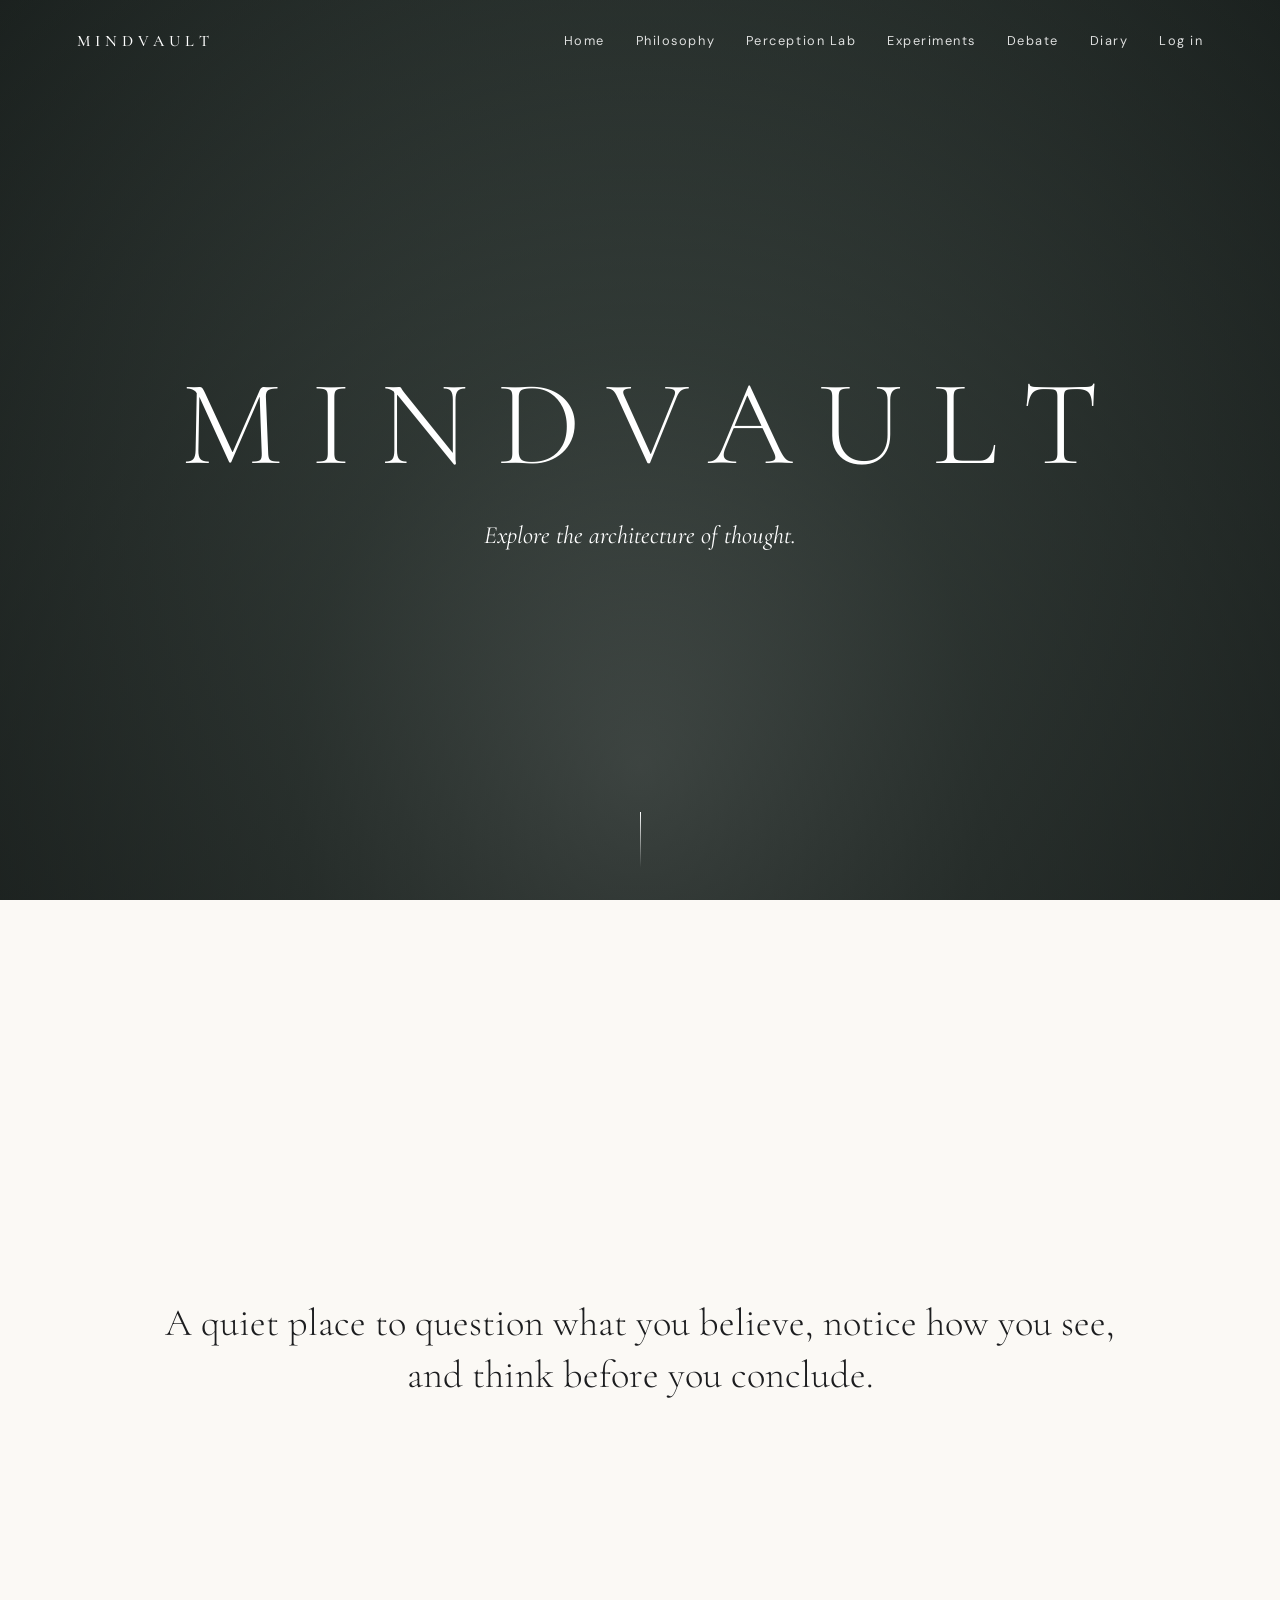
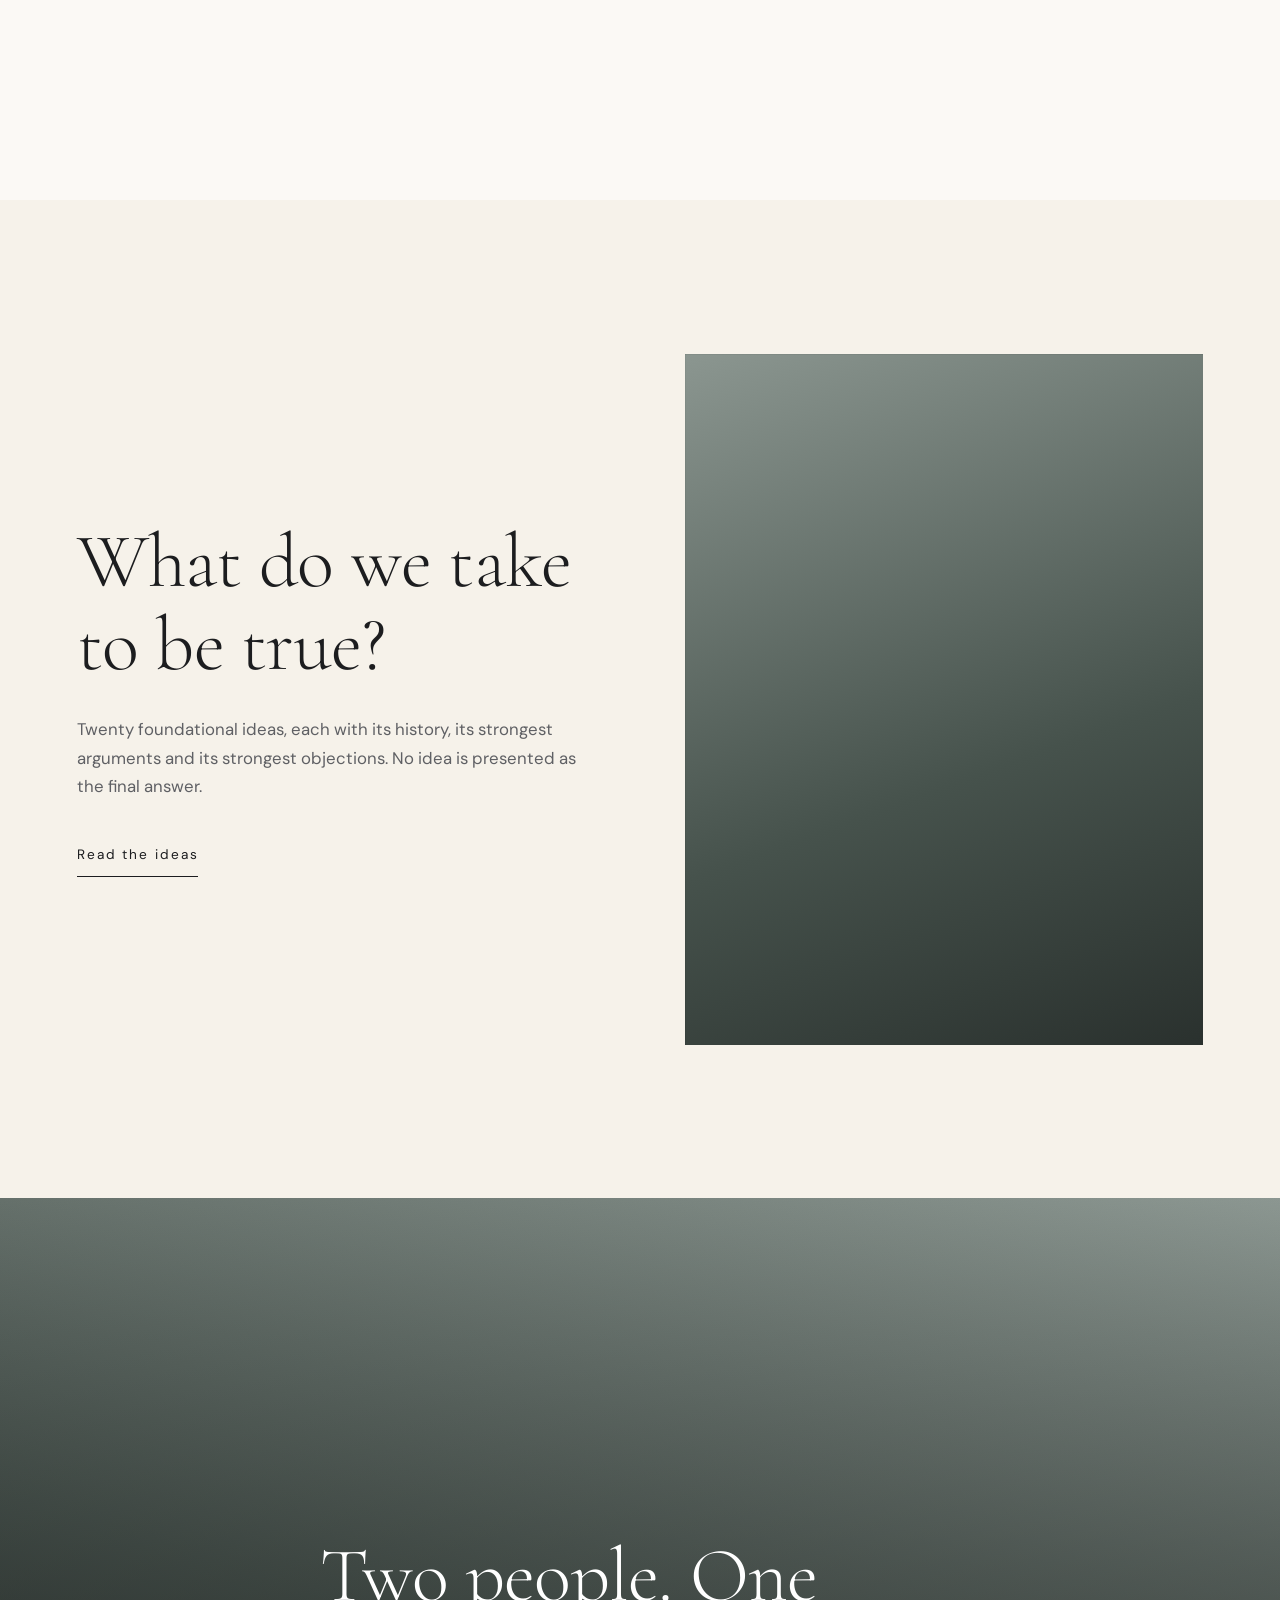
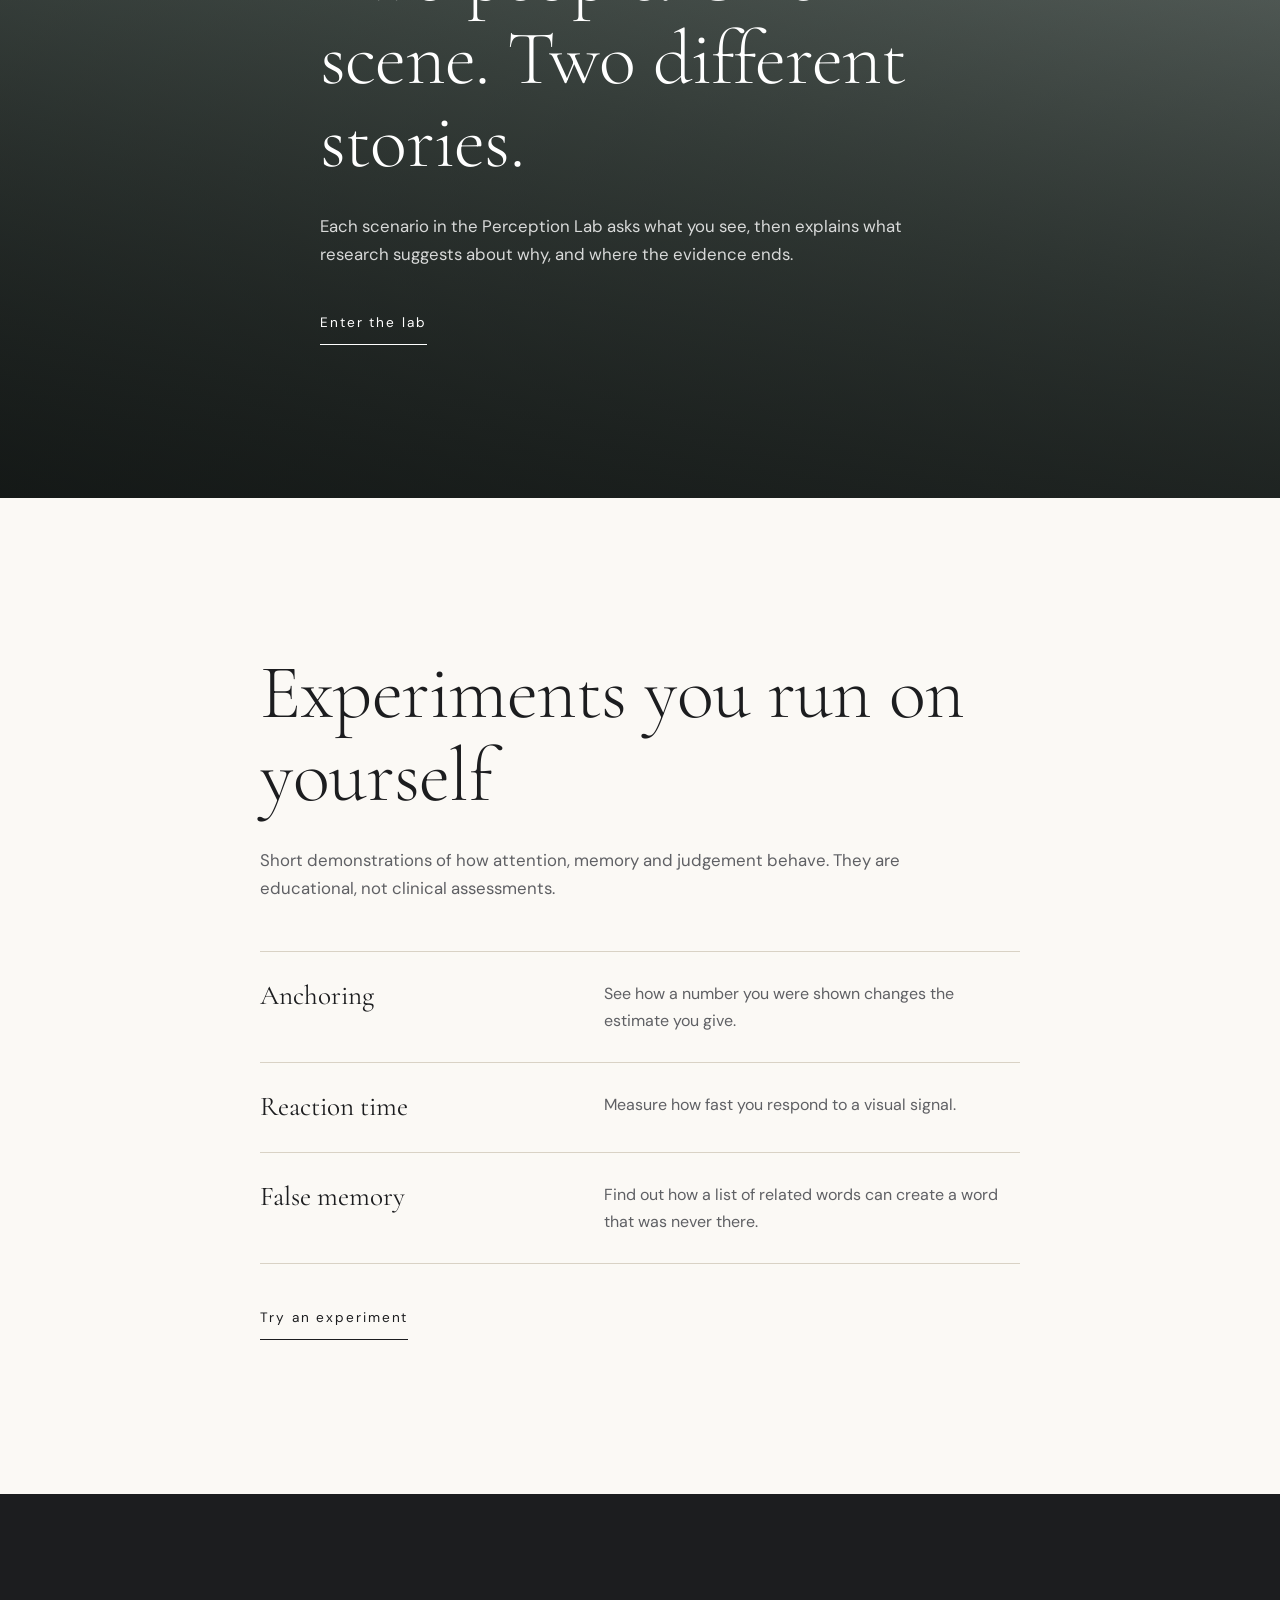
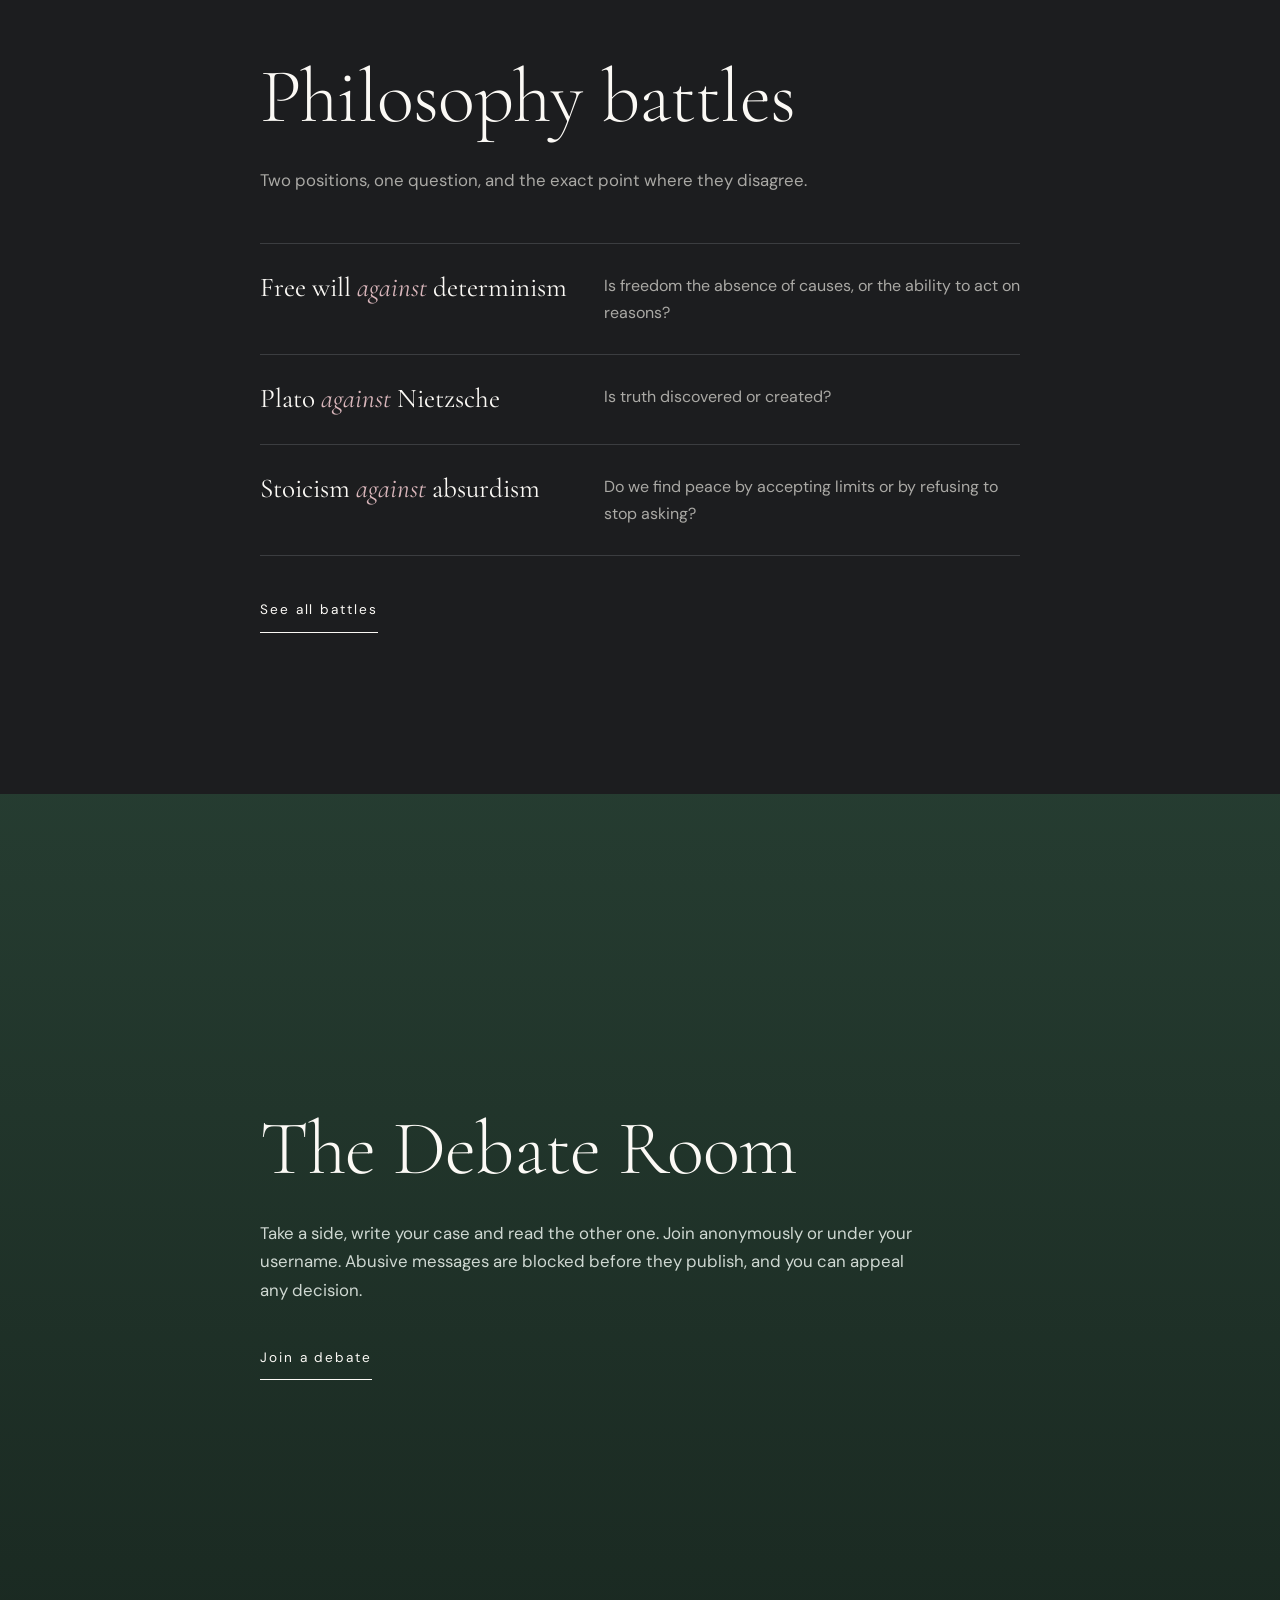
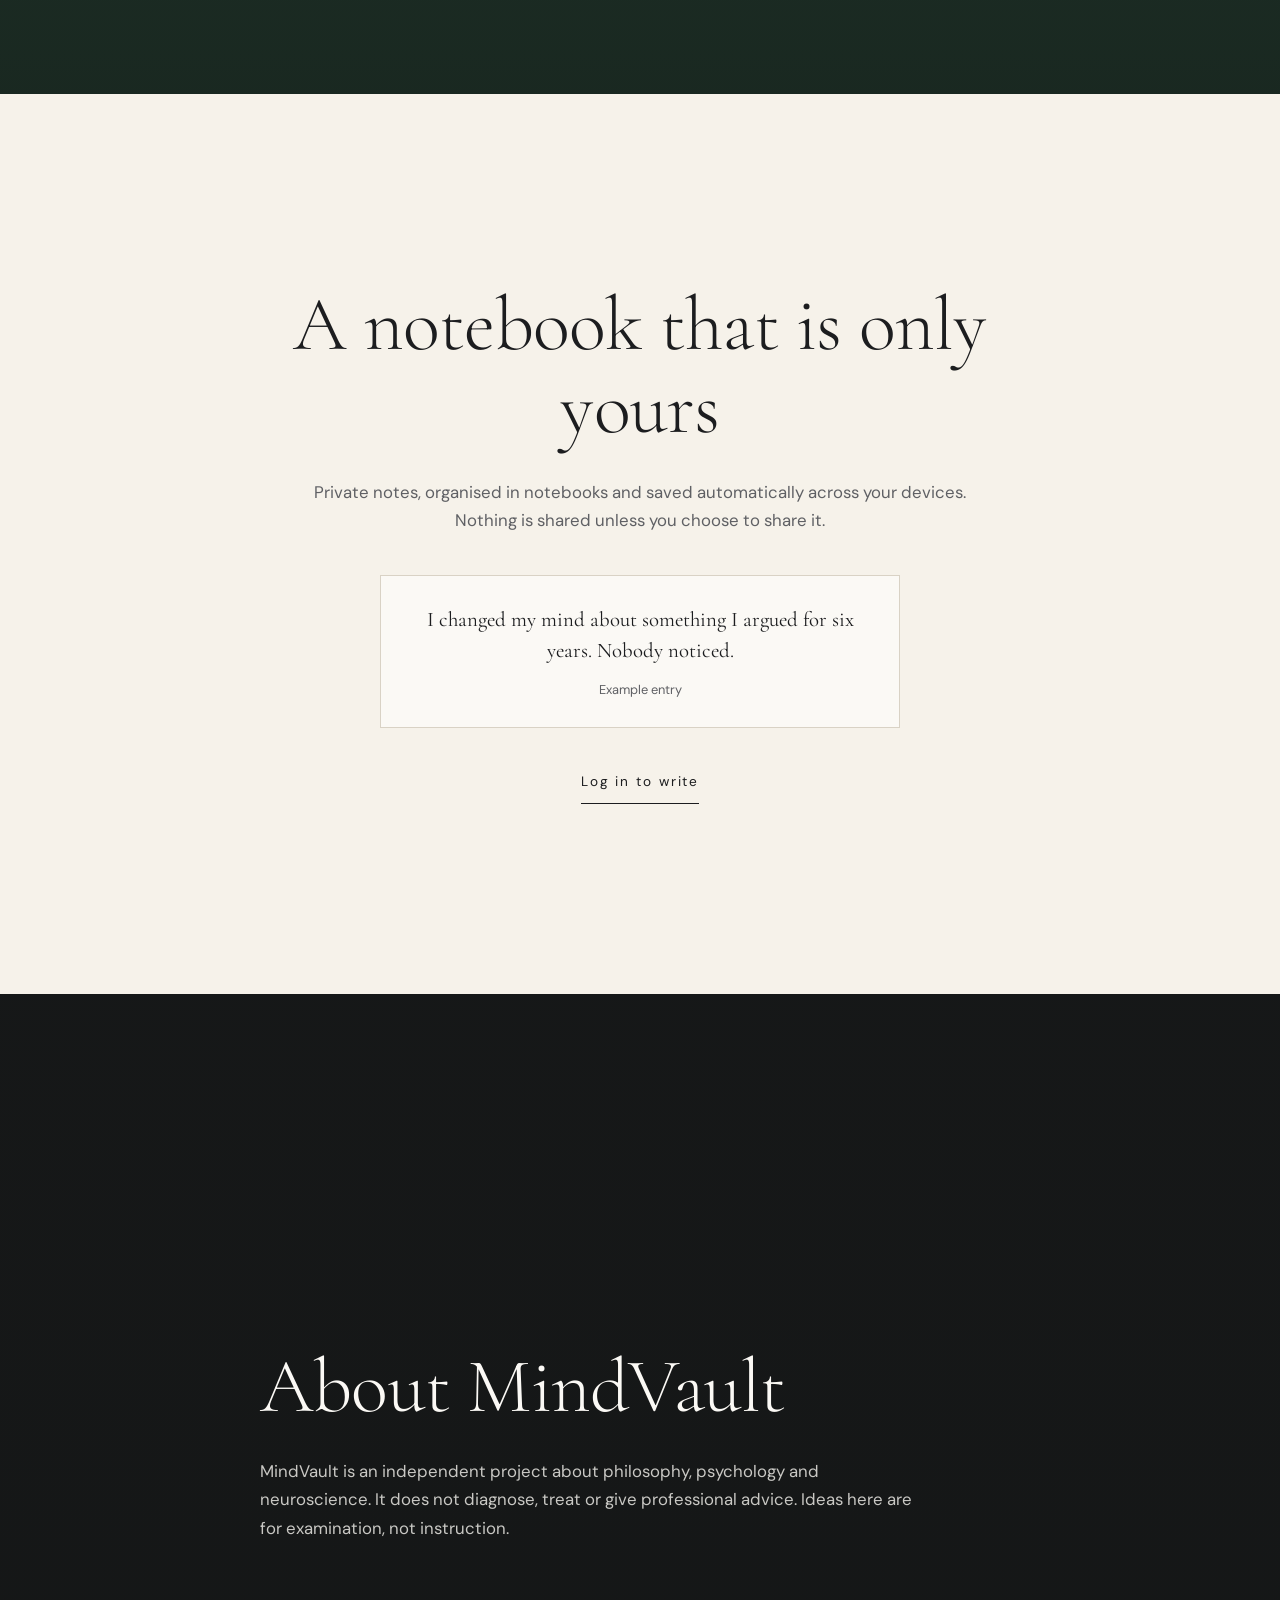
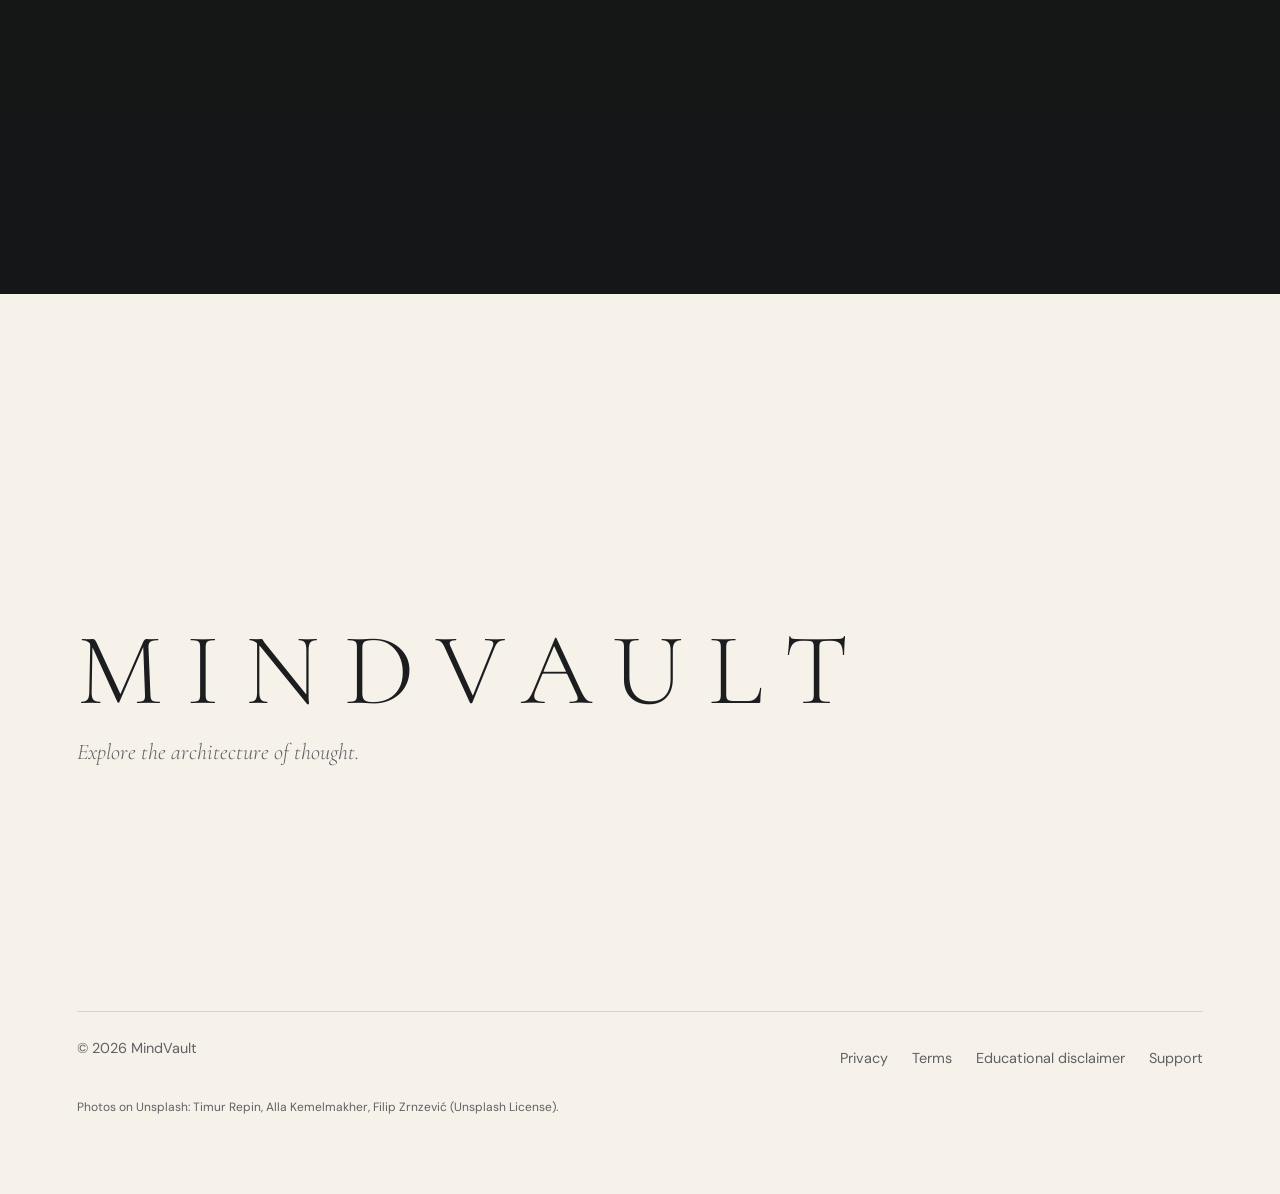
==== commit 4d41f410: "Create index.html" ====
--- a/index.html
+++ b/index.html
@@ -1,1272 +1,274 @@
-```html
 <!DOCTYPE html>
 <html lang="en">
 <head>
-  <meta charset="UTF-8">
-  <meta name="viewport" content="width=device-width, initial-scale=1.0">
-  <title>MindVault — Perception, Philosophy & Psychology</title>
-  <link rel="preconnect" href="https://fonts.googleapis.com">
-  <link rel="preconnect" href="https://fonts.gstatic.com" crossorigin>
-  <link href="https://fonts.googleapis.com/css2?family=Newsreader:ital,opsz,wght@0,6..72,300..700;1,6..72,300..700&family=Plus+Jakarta+Sans:wght@400;500;600;700&display=swap" rel="stylesheet">
-  <style>
-    :root {
-      --bg: #f9f8f6;
-      --card: #f1ede3;
-      --card-hover: #ebe4d5;
-      --border: #e0d8c7;
-      --text: #0a0e15;
-      --muted: #626c7d;
-      --gold: #b38f3e;
-      --gold-hover: #9c7b31;
-      --ok: #238553;
-      --warn: #c24137;
-      --sans: 'Plus Jakarta Sans', -apple-system, BlinkMacSystemFont, "Segoe UI", Roboto, sans-serif;
-      --serif: 'Newsreader', Georgia, serif;
-      --max: 1100px;
-      --radius: 12px;
-    }
-
-    @media (prefers-color-scheme: dark) {
-      :root {
-        --bg: #0f131a;
-        --card: #18202d;
-        --card-hover: #212c3e;
-        --border: #283447;
-        --text: #f0f3f8;
-        --muted: #94a1b2;
-        --gold: #d4ab4c;
-        --gold-hover: #e0bc5e;
-        --ok: #34b270;
-        --warn: #e0564d;
-      }
-    }
-
-    * { box-sizing: border-box; margin: 0; padding: 0; }
-    body {
-      background: var(--bg);
-      color: var(--text);
-      font-family: var(--sans);
-      line-height: 1.6;
-      display: flex;
-      flex-direction: column;
-      min-height: 100vh;
-      -webkit-font-smoothing: antialiased;
-    }
-
-    header {
-      background: var(--card);
-      border-bottom: 1px solid var(--border);
-      position: sticky;
-      top: 0;
-      z-index: 100;
-      backdrop-filter: blur(8px);
-    }
-
-    .nav-wrap {
-      max-width: var(--max);
-      margin: 0 auto;
-      padding: 16px 24px;
-      display: flex;
-      align-items: center;
-      justify-content: space-between;
-    }
-
-    .logo {
-      font-family: var(--serif);
-      font-size: 1.5rem;
-      font-weight: 700;
-      color: var(--text);
-      text-decoration: none;
-      letter-spacing: -0.02em;
-    }
-
-    .logo em { color: var(--gold); font-style: normal; }
-
-    nav {
-      display: flex;
-      gap: 24px;
-      align-items: center;
-    }
-
-    nav a {
-      color: var(--muted);
-      text-decoration: none;
-      font-size: 0.95rem;
-      font-weight: 500;
-      cursor: pointer;
-      transition: color 0.2s;
-    }
-
-    nav a:hover, nav a.active { color: var(--text); }
-
-    .nav-toggle {
-      display: none;
-      background: none;
-      border: none;
-      cursor: pointer;
-      font-size: 1.5rem;
-      color: var(--text);
-    }
-
-    main {
-      flex: 1;
-      padding: 48px 24px;
-      max-width: var(--max);
-      margin: 0 auto;
-      width: 100%;
-    }
-
-    .wrap { max-width: 800px; margin: 0 auto; }
-
-    /* Hero section */
-    .hero {
-      text-align: center;
-      margin-bottom: 64px;
-    }
-
-    .kicker {
-      font-size: 0.85rem;
-      font-weight: 700;
-      text-transform: uppercase;
-      letter-spacing: 0.1em;
-      color: var(--gold);
-      margin-bottom: 16px;
-    }
-
-    h1 {
-      font-family: var(--serif);
-      font-size: clamp(2.5rem, 5vw, 4rem);
-      font-weight: 400;
-      line-height: 1.15;
-      margin-bottom: 24px;
-      letter-spacing: -0.03em;
-    }
-
-    h1 em { font-style: italic; color: var(--gold); }
-
-    .lede {
-      font-size: 1.15rem;
-      color: var(--muted);
-      max-width: 650px;
-      margin: 0 auto 32px auto;
-      line-height: 1.7;
-    }
-
-    .hero-actions {
-      display: flex;
-      gap: 16px;
-      justify-content: center;
-      flex-wrap: wrap;
-    }
-
-    .btn {
-      display: inline-flex;
-      align-items: center;
-      justify-content: center;
-      background: var(--card);
-      border: 1px solid var(--border);
-      color: var(--text);
-      padding: 12px 24px;
-      border-radius: var(--radius);
-      font-size: 0.95rem;
-      font-weight: 600;
-      cursor: pointer;
-      text-decoration: none;
-      transition: all 0.2s;
-    }
-
-    .btn:hover { background: var(--card-hover); border-color: var(--gold); }
-    .btn.solid { background: var(--gold); color: #fff; border-color: var(--gold); }
-    .btn.solid:hover { background: var(--gold-hover); }
-    .btn.ghost { background: transparent; }
-
-    /* Carousel */
-    .carousel {
-      background: var(--card);
-      border: 1px solid var(--border);
-      border-radius: var(--radius);
-      padding: 40px;
-      margin-bottom: 64px;
-      overflow: hidden;
-      position: relative;
-    }
-
-    .slides {
-      display: flex;
-      transition: transform 0.4s cubic-bezier(0.16, 1, 0.3, 1);
-    }
-
-    .slide {
-      min-width: 100%;
-      box-sizing: border-box;
-      padding: 0 16px;
-    }
-
-    .slide .num {
-      font-size: 0.8rem;
-      font-weight: 700;
-      color: var(--gold);
-      margin-bottom: 12px;
-      letter-spacing: 0.05em;
-    }
-
-    .slide .q {
-      font-family: var(--serif);
-      font-size: 1.75rem;
-      margin-bottom: 12px;
-      line-height: 1.3;
-    }
-
-    .slide .sub {
-      color: var(--muted);
-      font-size: 1rem;
-    }
-
-    .car-ctrl {
-      display: flex;
-      align-items: center;
-      justify-content: space-between;
-      margin-top: 32px;
-      padding-top: 24px;
-      border-top: 1px solid var(--border);
-    }
-
-    .car-btn {
-      background: none;
-      border: 1px solid var(--border);
-      width: 40px;
-      height: 40px;
-      border-radius: 50%;
-      cursor: pointer;
-      color: var(--text);
-      display: flex;
-      align-items: center;
-      justify-content: center;
-      font-size: 1.25rem;
-      transition: background 0.2s;
-    }
-
-    .car-btn:hover { background: var(--card-hover); }
-
-    .dots {
-      display: flex;
-      gap: 8px;
-    }
-
-    .dot {
-      width: 8px;
-      height: 8px;
-      border-radius: 50%;
-      background: var(--border);
-      border: none;
-      cursor: pointer;
-      transition: background 0.2s;
-    }
-
-    .dot.active { background: var(--gold); }
-
-    /* Sections & Grid */
-    .sec { margin-bottom: 64px; }
-    .sec-head { margin-bottom: 32px; text-align: center; }
-    .sec-head h2 { font-family: var(--serif); font-size: 2rem; margin-bottom: 8px; }
-    .sec-head p { color: var(--muted); }
-
-    .grid {
-      display: grid;
-      grid-template-columns: repeat(auto-fit, minmax(280px, 1fr));
-      gap: 24px;
-    }
-
-    .card {
-      background: var(--card);
-      border: 1px solid var(--border);
-      border-radius: var(--radius);
-      padding: 32px;
-      text-decoration: none;
-      color: var(--text);
-      display: flex;
-      flex-direction: column;
-      transition: transform 0.2s, border-color 0.2s;
-      cursor: pointer;
-    }
-
-    .card:hover { transform: translateY(-3px); border-color: var(--gold); }
-    .card h3 { font-family: var(--serif); font-size: 1.35rem; margin-bottom: 12px; }
-    .card p { color: var(--muted); font-size: 0.95rem; line-height: 1.6; }
-
-    /* Totd Banner */
-    .totd {
-      background: var(--card);
-      border: 1px solid var(--border);
-      border-radius: var(--radius);
-      padding: 40px;
-      text-align: center;
-    }
-
-    .totd .date { font-size: 0.8rem; font-weight: 700; color: var(--gold); text-transform: uppercase; letter-spacing: 0.1em; margin-bottom: 12px; }
-    .totd .q { font-family: var(--serif); font-size: 1.5rem; margin-bottom: 24px; line-height: 1.4; }
-
-    /* Perception Lab */
-    .phead { margin-bottom: 40px; }
-    .phead h1 { font-family: var(--serif); font-size: 2.5rem; margin-bottom: 12px; }
-    .phead p { color: var(--muted); font-size: 1.05rem; }
-
-    .plab { display: flex; flex-direction: column; gap: 40px; }
-    .pcard {
-      background: var(--card);
-      border: 1px solid var(--border);
-      border-radius: var(--radius);
-      padding: 32px;
-      display: grid;
-      grid-template-columns: 280px 1fr;
-      gap: 32px;
-      align-items: center;
-    }
-
-    @media (max-width: 768px) {
-      .pcard { grid-template-columns: 1fr; }
-    }
-
-    .pcard figure {
-      background: #f1ede3;
-      border-radius: 8px;
-      overflow: hidden;
-      display: flex;
-      align-items: center;
-      justify-content: center;
-      min-height: 200px;
-    }
-
-    .pcard figure svg { width: 100%; height: 100%; max-height: 220px; object-fit: contain; }
-    .glyph { font-size: 3rem; font-family: var(--serif); }
-    .pcard h3 { font-family: var(--serif); font-size: 1.5rem; margin-bottom: 8px; }
-    .muted { color: var(--muted); font-size: 0.95rem; }
-    .small { font-size: 0.85rem; }
-
-    .opt {
-      display: flex;
-      flex-wrap: wrap;
-      gap: 8px;
-      margin: 16px 0;
-    }
-
-    .opt button {
-      background: var(--bg);
-      border: 1px solid var(--border);
-      color: var(--text);
-      padding: 8px 16px;
-      border-radius: 6px;
-      font-size: 0.9rem;
-      cursor: pointer;
-      transition: all 0.2s;
-    }
-
-    .opt button:hover { border-color: var(--gold); }
-    .opt button.sel { background: var(--gold); color: #fff; border-color: var(--gold); }
-
-    .reveal {
-      margin-top: 16px;
-      padding: 16px;
-      background: var(--bg);
-      border-left: 3px solid var(--gold);
-      border-radius: 0 var(--radius) var(--radius) 0;
-      font-size: 0.95rem;
-      line-height: 1.6;
-      display: none;
-    }
-    .reveal.on { display: block; }
-
-    /* Battles */
-    .battle {
-      background: var(--card);
-      border: 1px solid var(--border);
-      border-radius: var(--radius);
-      padding: 32px;
-      margin-bottom: 24px;
-    }
-    .battle h3 { font-family: var(--serif); font-size: 1.5rem; margin-bottom: 20px; }
-    .vs {
-      display: grid;
-      grid-template-columns: 1fr auto 1fr;
-      gap: 24px;
-      align-items: center;
-      margin-bottom: 20px;
-    }
-    @media (max-width: 768px) {
-      .vs { grid-template-columns: 1fr; }
-      .mid { text-align: center; font-weight: bold; color: var(--gold); }
-    }
-    .side {
-      background: var(--bg);
-      border: 1px solid var(--border);
-      padding: 20px;
-      border-radius: 8px;
-      font-size: 0.95rem;
-      line-height: 1.6;
-    }
-    .side b { display: block; font-family: var(--serif); font-size: 1.15rem; margin-bottom: 8px; color: var(--gold); }
-    .mid { font-weight: 700; color: var(--muted); text-align: center; }
-
-    /* Experiments */
-    .exp {
-      background: var(--card);
-      border: 1px solid var(--border);
-      border-radius: var(--radius);
-      padding: 32px;
-      margin-bottom: 24px;
-    }
-    .exp h3 { font-family: var(--serif); font-size: 1.35rem; margin-bottom: 8px; }
-    .field { display: flex; gap: 12px; margin-top: 16px; align-items: center; flex-wrap: wrap; }
-    input[type="number"], input[type="text"], textarea {
-      background: var(--bg);
-      border: 1px solid var(--border);
-      color: var(--text);
-      padding: 10px 16px;
-      border-radius: var(--radius);
-      font-family: var(--sans);
-      font-size: 0.95rem;
-      flex: 1;
-      min-width: 200px;
-    }
-    input:focus, textarea:focus { outline: none; border-color: var(--gold); }
-    textarea { height: 120px; resize: vertical; width: 100%; }
-    .log { list-style: none; margin-top: 16px; display: flex; gap: 8px; flex-wrap: wrap; }
-    .log li { background: var(--bg); border: 1px solid var(--border); padding: 6px 12px; border-radius: 6px; font-size: 0.85rem; }
-    .log li.no { border-color: var(--warn); color: var(--warn); }
-
-    /* Diary & Debate */
-    .entry {
-      background: var(--card);
-      border: 1px solid var(--border);
-      border-radius: var(--radius);
-      padding: 24px;
-      margin-bottom: 16px;
-    }
-    .entry .meta { font-size: 0.8rem; color: var(--gold); font-weight: 700; margin-bottom: 8px; }
-    .entry p { font-size: 1.05rem; line-height: 1.6; }
-    .empty { color: var(--muted); font-style: italic; padding: 12px 0; }
-
-    .topic {
-      background: var(--card);
-      border: 1px solid var(--border);
-      border-radius: var(--radius);
-      padding: 32px;
-      margin-bottom: 32px;
-    }
-    .topic h3 { font-family: var(--serif); font-size: 1.5rem; margin-bottom: 8px; }
-    .arg {
-      background: var(--bg);
-      border: 1px solid var(--border);
-      padding: 12px 16px;
-      border-radius: 8px;
-      margin-top: 12px;
-      font-size: 0.9rem;
-    }
-    .arg.for { border-left: 3px solid var(--ok); }
-    .arg.against { border-left: 3px solid var(--warn); }
-    .arg .meta { font-size: 0.75rem; color: var(--muted); margin-bottom: 4px; display: block; }
-
-    /* Q List & Legal */
-    .qlist { list-style: none; display: flex; flex-direction: column; gap: 12px; }
-    .qlist li {
-      background: var(--card);
-      border: 1px solid var(--border);
-      padding: 16px 20px;
-      border-radius: var(--radius);
-      display: flex;
-      gap: 16px;
-      align-items: center;
-      font-family: var(--serif);
-      font-size: 1.15rem;
-    }
-    .qlist li span { font-family: var(--sans); font-size: 0.8rem; font-weight: 700; color: var(--gold); }
-
-    .legal {
-      background: var(--card);
-      border: 1px solid var(--border);
-      border-radius: var(--radius);
-      padding: 40px;
-    }
-    .legal h2 { font-family: var(--serif); font-size: 1.5rem; margin: 32px 0 16px 0; }
-    .legal h3 { font-family: var(--serif); font-size: 1.2rem; margin: 24px 0 8px 0; }
-    .legal p, .legal ul { color: var(--muted); margin-bottom: 16px; font-size: 1rem; line-height: 1.7; }
-    .legal ul { padding-left: 20px; }
-    .legal code { background: var(--bg); padding: 2px 6px; border-radius: 4px; font-size: 0.9rem; }
-    .callout { background: var(--bg); border-left: 3px solid var(--gold); padding: 16px; border-radius: 0 var(--radius) var(--radius) 0; margin-bottom: 24px; color: var(--text); }
-
-    /* Footer */
-    footer {
-      background: var(--card);
-      border-top: 1px solid var(--border);
-      padding: 32px 24px;
-      margin-top: auto;
-    }
-
-    .foot-wrap {
-      max-width: var(--max);
-      margin: 0 auto;
-      display: flex;
-      justify-content: space-between;
-      align-items: center;
-      flex-wrap: wrap;
-      gap: 16px;
-    }
-
-    .foot-links {
-      display: flex;
-      gap: 20px;
-      flex-wrap: wrap;
-    }
-
-    .foot-links a {
-      color: var(--muted);
-      text-decoration: none;
-      font-size: 0.85rem;
-      cursor: pointer;
-      transition: color 0.2s;
-    }
-
-    .foot-links a:hover { color: var(--text); }
-    .copy { font-size: 0.85rem; color: var(--muted); }
-
-    @media (max-width: 768px) {
-      nav { display: none; flex-direction: column; position: absolute; top: 100%; left: 0; right: 0; background: var(--card); border-bottom: 1px solid var(--border); padding: 24px; gap: 16px; box-shadow: 0 10px 25px rgba(0,0,0,0.1); }
-      nav.open { display: flex; }
-      .nav-toggle { display: block; }
-    }
-  </style>
+<meta charset="UTF-8">
+<meta name="viewport" content="width=device-width, initial-scale=1">
+<title>MindVault — Explore the architecture of thought</title>
+<meta name="description" content="MindVault is an independent space for philosophy, perception and psychology: debates, experiments and a private notebook.">
+<link rel="canonical" href="https://mindvaultspace.com/">
+<meta property="og:title" content="MindVault — Explore the architecture of thought">
+<meta property="og:type" content="website">
+<meta property="og:url" content="https://mindvaultspace.com/">
+<!-- Google Fonts = external request to Google. Disclose it in the Privacy Policy, or self-host the fonts. -->
+<link rel="preconnect" href="https://fonts.googleapis.com">
+<link rel="preconnect" href="https://fonts.gstatic.com" crossorigin>
+<link href="https://fonts.googleapis.com/css2?family=Cormorant+Garamond:ital,wght@0,300;0,400;0,500;1,400&family=DM+Sans:wght@400;500&display=swap" rel="stylesheet">
+<style>
+:root{
+  --ivory:#f6f2ea; --off:#fbf9f5; --charcoal:#1c1d1f; --grey:#5f6064; --stone:#d9d2c5;
+  --forest:#2f4a3c; --burgundy:#6b2a35;
+  --serif:'Cormorant Garamond',Georgia,serif;
+  --sans:'DM Sans',system-ui,-apple-system,'Segoe UI',sans-serif;
+  --pad:clamp(20px,6vw,96px);
+}
+*{box-sizing:border-box;margin:0;padding:0}
+html{scroll-behavior:smooth}
+body{background:var(--off);color:var(--charcoal);font-family:var(--sans);line-height:1.7;-webkit-font-smoothing:antialiased}
+a{color:inherit}
+:focus-visible{outline:2px solid var(--burgundy);outline-offset:3px}
+.skip{position:absolute;left:-999px;top:0;background:var(--charcoal);color:#fff;padding:12px 16px;z-index:200}
+.skip:focus{left:0}
+
+/* ---------- Header ---------- */
+header{position:fixed;inset:0 0 auto 0;z-index:100;padding:20px var(--pad);display:flex;justify-content:space-between;align-items:center;transition:background .4s,color .4s,padding .4s;color:#fff}
+header.solid{background:rgba(251,249,245,.94);color:var(--charcoal);padding-top:14px;padding-bottom:14px;backdrop-filter:blur(6px)}
+.brand{font-family:var(--serif);letter-spacing:.32em;font-size:1rem;text-decoration:none;font-weight:500}
+nav ul{display:flex;gap:clamp(16px,2.4vw,36px);list-style:none}
+nav a{font-size:.8rem;letter-spacing:.12em;text-decoration:none;opacity:.85;padding:10px 0;display:inline-block;border-bottom:1px solid transparent;transition:border-color .25s,opacity .25s}
+nav a:hover{opacity:1;border-color:currentColor}
+.menu{display:none;background:none;border:0;color:inherit;font:inherit;font-size:.85rem;letter-spacing:.14em;min-height:44px;min-width:44px;cursor:pointer}
+@media(max-width:860px){
+  .menu{display:block}
+  nav{position:fixed;inset:0;background:var(--charcoal);color:#fff;display:none;align-items:center;justify-content:center}
+  nav.open{display:flex}
+  nav ul{flex-direction:column;align-items:center;gap:8px}
+  nav a{font-family:var(--serif);font-size:2rem;letter-spacing:.04em;padding:10px 20px}
+  .menu{position:relative;z-index:2}
+  header.menu-open{color:#fff;background:transparent}
+}
+
+/* ---------- Hero ---------- */
+.photo{background-color:#3a4540;background-size:cover;background-position:center;position:relative}
+.hero{min-height:100svh;display:flex;flex-direction:column;justify-content:center;align-items:center;text-align:center;color:#fff;padding:120px var(--pad) 100px;
+  background-image:linear-gradient(180deg,rgba(14,17,16,.35),rgba(14,17,16,.62)),var(--hero,none),
+  radial-gradient(ellipse at 50% 85%,#7d8a84 0%,#4d5a54 38%,#222a27 100%)}
+.hero h1{font-family:var(--serif);font-weight:300;font-size:clamp(2.6rem,9.5vw,8rem);letter-spacing:.24em;line-height:1;margin-right:-.24em;animation:rise 1.6s ease both}
+.hero p{margin-top:28px;font-family:var(--serif);font-style:italic;font-size:clamp(1.1rem,2.4vw,1.55rem);opacity:.92;animation:rise 1.6s .5s ease both}
+.scroll{position:absolute;bottom:32px;left:50%;width:1px;height:56px;background:linear-gradient(#fff,transparent);animation:pulse 2.4s ease-in-out infinite}
+@keyframes rise{from{opacity:0;transform:translateY(16px)}to{opacity:1;transform:none}}
+@keyframes pulse{0%,100%{opacity:.25}50%{opacity:1}}
+
+/* ---------- Sections ---------- */
+section{min-height:100svh;padding:clamp(80px,12vw,160px) var(--pad);display:flex;flex-direction:column;justify-content:center}
+.narrow{max-width:760px;margin:0 auto;width:100%}
+h2{font-family:var(--serif);font-weight:300;font-size:clamp(2.2rem,6vw,5rem);line-height:1.08;letter-spacing:-.01em;margin-bottom:28px}
+.body{color:var(--grey);font-size:1.05rem;max-width:56ch}
+.lead{font-family:var(--serif);font-size:clamp(1.5rem,3.4vw,2.4rem);line-height:1.35;font-weight:300;text-align:center;max-width:26em;margin:0 auto}
+.link{display:inline-block;margin-top:32px;font-size:.85rem;letter-spacing:.14em;text-decoration:none;border-bottom:1px solid currentColor;padding:10px 0}
+.link:hover{color:var(--burgundy)}
+
+/* Philosophy: text beside tall portrait */
+.split{display:grid;grid-template-columns:1fr 1fr;gap:clamp(32px,7vw,120px);align-items:center;background:var(--ivory)}
+.split .tall{aspect-ratio:3/4;background-image:var(--img,none),linear-gradient(160deg,#8b9690,#46524c 60%,#2a312e)}
+@media(max-width:860px){.split{grid-template-columns:1fr}.split .tall{order:-1}}
+
+/* Perception: full-width image */
+.wide{display:flex;flex-direction:row;align-items:flex-end;color:#fff;
+  background-image:linear-gradient(180deg,rgba(14,17,16,.1),rgba(14,17,16,.72)),var(--img,none),linear-gradient(200deg,#9aa6a0,#55615b 55%,#252c29)}
+.wide .body{color:rgba(255,255,255,.82)}
+.wide .link:hover{color:#fff;opacity:.75}
+
+/* Experiments / Battles: typographic lists */
+.list{list-style:none;margin-top:48px;border-top:1px solid var(--stone)}
+.list li{display:grid;grid-template-columns:minmax(0,1fr) minmax(0,1.3fr);gap:24px;padding:28px 0;border-bottom:1px solid var(--stone)}
+.list h3{font-family:var(--serif);font-weight:400;font-size:1.7rem;line-height:1.2}
+.list p{color:var(--grey)}
+@media(max-width:700px){.list li{grid-template-columns:1fr;gap:8px}}
+.battles{background:var(--charcoal);color:var(--off)}
+.battles .list{border-color:#3b3d40}.battles .list li{border-color:#3b3d40}.battles .list p,.battles .body{color:#aaa9a5}
+.battles .vs{font-family:var(--serif);font-style:italic;color:#d9b6bb}
+
+/* Debate / Diary */
+.debate{color:var(--off);background-color:var(--forest);background-size:cover;background-position:center;background-image:linear-gradient(rgba(36,58,47,.88),rgba(24,38,31,.94)),var(--img,none)}
+.about{color:var(--off);background-color:var(--charcoal);background-size:cover;background-position:center;background-image:linear-gradient(rgba(20,22,22,.78),rgba(20,22,22,.9)),var(--img,none)}
+.about .body{color:#c9c8c4}
+.debate .body{color:#cfd8d2}
+.diary{background:var(--ivory)}
+.note{margin:40px auto 0;max-width:520px;background:var(--off);border:1px solid var(--stone);padding:28px 32px;font-family:var(--serif);font-size:1.3rem;line-height:1.5;color:var(--charcoal)}
+.note small{display:block;margin-top:14px;font-family:var(--sans);font-size:.8rem;color:var(--grey)}
+
+footer{min-height:100svh;padding:var(--pad);background:var(--ivory);display:flex;flex-direction:column;justify-content:space-between;color:var(--grey);font-size:.9rem}
+.mark{font-family:var(--serif);font-weight:300;letter-spacing:.24em;font-size:clamp(2rem,8vw,6.5rem);color:var(--charcoal);margin:auto 0;line-height:1}
+.mark small{display:block;margin-top:20px;font-style:italic;letter-spacing:0;font-size:clamp(1rem,2vw,1.4rem);color:var(--grey)}
+.fbar{display:flex;flex-wrap:wrap;justify-content:space-between;gap:16px 32px;border-top:1px solid var(--stone);padding-top:24px}
+footer ul{list-style:none;display:flex;flex-wrap:wrap;gap:8px 24px}
+footer a{text-decoration:none;padding:10px 0;display:inline-block}footer a:hover{color:var(--charcoal)}
+.credit{width:100%;font-size:.75rem}
+
+/* Reveal: one gentle fade, only when motion is allowed */
+.hero{min-height:100svh}
+.js .fade{opacity:0;transition:opacity 1.1s ease}
+.js .fade.in{opacity:1}
+@media(prefers-reduced-motion:reduce){
+  html{scroll-behavior:auto}
+  *{animation:none!important;transition:none!important}
+  .js .fade{opacity:1}
+}
+</style>
 </head>
 <body>
-
-  <header>
-    <div class="nav-wrap">
-      <a class="logo" onclick="nav('/')">Mind<em>Vault</em></a>
-      <button class="nav-toggle" id="navToggle" aria-label="Toggle Navigation" aria-expanded="false">☰</button>
-      <nav id="nav">
-        <a onclick="nav('perception')">Perception Lab</a>
-        <a onclick="nav('battles')">Battles</a>
-        <a onclick="nav('experiments')">Experiments</a>
-        <a onclick="nav('diary')">Diary</a>
-        <a onclick="nav('debate')">Debate</a>
-        <a onclick="nav('thought')">Thought</a>
-        <a onclick="nav('about')">About</a>
-      </nav>
-    </div>
-  </header>
-
-  <main id="app"></main>
-
-  <footer>
-    <div class="foot-wrap">
-      <p class="copy">© <span id="yr">2026</span> MindVault. Public intellectual laboratory.</p>
-      <div class="foot-links">
-        <a onclick="nav('privacy')">Privacy Policy</a>
-        <a onclick="nav('terms')">Terms & Conditions</a>
-        <a onclick="nav('cookies')">Cookies & Storage</a>
-        <a onclick="nav('deletion')">Data Deletion</a>
-        <a onclick="nav('disclaimer')">Educational Disclaimer</a>
-      </div>
-    </div>
-  </footer>
-
-  <script>
-    /* ================= MINDVAULT RUNTIME ================= */
-    const $  = (s, r = document) => r.querySelector(s);
-    const $$ = (s, r = document) => [...r.querySelectorAll(s)];
-    const esc = s => String(s).replace(/[&<>"']/g, c => ({'&':'&amp;','<':'&lt;','>':'&gt;','"':'&quot;',"'":'&#39;'}[c]));
-
-    const store = {
-      get(k, d){ try{ const v = localStorage.getItem('mv_' + k); return v ? JSON.parse(v) : d; }catch(e){ return d; } },
-      set(k, v){ try{ localStorage.setItem('mv_' + k, JSON.stringify(v)); }catch(e){} },
-      del(k){ try{ localStorage.removeItem('mv_' + k); }catch(e){} }
-    };
-
-    /* ================= CONTENT ================= */
-    const QUESTIONS = [
-      { q:'If you could live forever, would you?', sub:'Immortality sounds like a gift until you ask what you would do with year 400.' },
-      { q:'Is it possible to act completely selflessly?', sub:'Every kindness might be a trade. Or it might not be. Can you tell the difference from the outside?' },
-      { q:'Does the you of tomorrow owe anything to the you of today?', sub:'You make promises to a stranger who shares your memories.' },
-      { q:'Could a machine ever be held responsible for what it does?', sub:'Blame needs a mind. What if the mind is distributed?' },
-      { q:'Is suffering necessary for a meaningful life?', sub:'Dostoevsky said yes. Modern comfort quietly says no. Who is lying?' },
-      { q:'Would a just society need punishment — or only repair?', sub:'Retribution feels like justice. Restoration feels like mercy. Both claim the same throne.' },
-      { q:'Is truth something we discover, or something we build together?', sub:'Mathematics waits to be found. Morality seems to be negotiated.' },
-      { q:'Do we owe anything to people who do not exist yet?', sub:'Every generation inherits a debt it never agreed to.' },
-      { q:'Is ignorance ever a kind of freedom?', sub:'Knowing more can mean being able to do less.' },
-      { q:'What would you do differently if no one would ever know?', sub:'The honest answer is usually the uncomfortable one.' }
-    ];
-
-    const BATTLES = [
-      { title:'Plato vs Nietzsche — Truth or Creation?',
-        a:{who:'Plato', text:'Behind the shadows there is a real world. Truth is discovered, not invented. The philosopher climbs out of the cave to see it.'},
-        b:{who:'Nietzsche', text:'There is no world behind the world. Truths are fictions we forgot we made. The task is not to find meaning but to create it.'},
-        crux:'The crux: does a claim become true by matching something real, or by surviving enough human pressure to become indispensable?' },
-      { title:'Determinism vs Free Will',
-        a:{who:'Determinism', text:'Every choice has a cause. Your neurons, history and environment already decided before you noticed deciding. Freedom is a feeling, not a fact.'},
-        b:{who:'Free Will', text:'The ability to weigh reasons and act on them is freedom — even in a caused world. A river is determined; it is not compelled.'},
-        crux:'The crux: is freedom the absence of causes, or the presence of self-authorship?' },
-      { title:'Morality vs Logic — The Trolley and the Equation',
-        a:{who:'Morality', text:'Five lives are not a number. Some acts are wrong regardless of the arithmetic, and the person who pushes is not the same as the person who switches.'},
-        b:{who:'Logic', text:'If you accept the switch you must explain the push. Consistency demands a principle, not a feeling about who touched whom.'},
-        crux:'The crux: do we trust the principle or the intuition when they finally disagree?' },
-      { title:'Stoicism vs Absurdism',
-        a:{who:'Stoicism', text:'Separate what is up to you from what is not. Virtue is sufficient. The world is indifferent, so build your fortress inside.'},
-        b:{who:'Absurdism', text:'The gap between our need for meaning and the silent universe cannot be closed. Do not build a fortress — keep asking, and keep living.'},
-        crux:'The crux: is peace achieved by accepting limits, or by refusing to stop demanding?' },
-      { title:'Rationalism vs Empiricism',
-        a:{who:'Rationalism', text:'The senses deceive. Only reason gives necessary truths — geometry, logic, the structure of thought itself.'},
-        b:{who:'Empiricism', text:'The mind begins blank. Everything we know entered through experience. Reason only rearranges what the senses delivered.'},
-        crux:'The crux: could you know anything at all if nothing ever entered from outside?' }
-    ];
-
-    const PERCEPTION = [
-      { title:'The Vase', prompt:'What do you see first?',
-        svg:`<svg viewBox="0 0 300 300" role="img" aria-label="A white vase between two black face profiles">
-          <rect width="300" height="300" fill="#f1ede3"/>
-          <g fill="#0a0e15">
-            <path id="faceL" d="M0 0 H62 C74 26 88 52 92 84 C96 112 122 128 132 152 C140 176 126 190 106 198 C118 208 112 224 100 238 C88 252 96 274 80 300 H0 Z"/>
-            <use href="#faceL" transform="translate(300,0) scale(-1,1)"/>
-          </g>
-        </svg>`,
-        options:['A vase','Two faces','Both at once','Neither — I see lines'],
-        reveal:'There is no correct answer, and that is the point. The image holds two stable readings and your visual system refuses to show you both simultaneously. Perception is not a window — it is a choice made before you are aware of choosing.' },
-      { title:'The Lines', prompt:'Which horizontal line is longer?',
-        svg:`<svg viewBox="0 0 320 150" role="img" aria-label="Two horizontal lines with arrow fins">
-          <rect width="320" height="150" fill="#f1ede3"/>
-          <g stroke="#0a0e15" stroke-width="4" stroke-linecap="round" fill="none">
-            <line x1="50" y1="45" x2="270" y2="45"/>
-            <path d="M50 45 L32 30 M50 45 L32 60 M270 45 L288 30 M270 45 L288 60"/>
-            <line x1="50" y1="105" x2="270" y2="105"/>
-            <path d="M50 105 L68 90 M50 105 L68 120 M270 105 L252 90 M270 105 L252 120"/>
-          </g>
-        </svg>`,
-        options:['The top one','The bottom one','They are identical'],
-        reveal:'They are exactly the same length (the Müller-Lyer illusion). Your brain reads the outward fins as a corner receding away from you and the inward fins as a corner pointing toward you — and then corrects a length that was never wrong. Correction without measurement is guesswork wearing confidence.' },
-      { title:'The Ambiguous Sentence', prompt:'Say it out loud and choose the stressed word.', glyph:'“ ”',
-        options:['I never said she stole my money','I NEVER said she stole my money','I never SAID she stole my money','I never said SHE stole my money'],
-        reveal:'The same nine words produce at least seven different accusations depending on which word carries the stress. Meaning is not stored in the sentence. It is placed there by a speaker, and guessed at by a listener who rarely asks which placement was intended.' },
-      { title:'The Late Commuter', prompt:'A man runs past a fallen cyclist without stopping. What do you conclude?', glyph:'?',
-        options:['He is selfish','He is late and panicking','He did not see her','He is going to get help'],
-        reveal:'Each option is a complete story built from a single observed behaviour. Notice that you did not pick "I do not have enough information" — almost nobody does. This is the fundamental attribution error: we explain other people\'s actions by their character and our own by our circumstances.' }
-    ];
-
-    const DEBATE_TOPICS = [
-      { id:'freewill', title:'Free will is an illusion.', blurb:'If every decision is the output of a physical process, is anything actually up to you?' },
-      { id:'morality', title:'Morality can exist without religion.', blurb:'Does ethics need a lawgiver, or can it stand on reason and empathy alone?' },
-      { id:'plato',    title:'Plato was right: the visible world is only a shadow.', blurb:'Are the things you touch more real than the structures behind them?' },
-      { id:'suffering',title:'Suffering is necessary for meaning.', blurb:'A life with no difficulty — is it a good life or a flat one?' },
-      { id:'tech',     title:'Technology has made us less social, not more.', blurb:'We are reachable by everyone and known by almost no one.' }
-    ];
-
-    const DIARY_SEED = [
-      { id:'seed1', handle:'Anonymous Lantern', ts: Date.now() - 86400000*2, text:'I realised today that I am more afraid of being understood than of being alone. Being alone is at least familiar.' },
-      { id:'seed2', handle:'Anonymous Meridian', ts: Date.now() - 86400000, text:'Everyone I admire seems certain. I suspect they are simply faster at hiding the doubt. I would rather be slow and honest.' },
-      { id:'seed3', handle:'Anonymous Fold', ts: Date.now() - 3600000*5, text:'I changed my mind about something I argued for six years. Nobody noticed. It felt enormous and completely private.' }
-    ];
-
-    const TOTD = [
-      'Is it possible to want something you did not choose to want?',
-      'What would remain of you if every memory were removed?',
-      'Is a promise made to yourself binding?',
-      'Can you be wrong about your own feelings?',
-      'Does a kindness done for the pleasure of doing it still count?',
-      'Is silence a form of speech?',
-      'Would you want to know the day you die?',
-      'Is it more honest to change your mind or to keep your word?',
-      'Can you forgive someone without ever telling them?',
-      'Is boredom a failure or a signal?',
-      'What do you owe a person you will never meet again?',
-      'Is it possible to be completely certain of anything?',
-      'Does a thing become real because enough people agree it is?',
-      'Would you rather be understood or admired?',
-      'Is the person you are in private the real one?',
-      'Can a rule be just if it produces an unjust outcome?',
-      'What is the difference between a habit and a self?',
-      'Is it ever right to make a decision for someone else?',
-      'Do you trust your memory or your diary more?',
-      'Is there a difference between being alone and being lonely?'
-    ];
-
-    const PILLARS = [
-      { h:'Calibration', p:'Managing environmental influence, belief formation and mental resilience. What shaped the lens you are looking through?' },
-      { h:'Awareness', p:'Understanding self-perception, intrinsic motivators and emotional awareness. What is actually driving the decision you just made?' },
-      { h:'Navigation', p:'Developing cognitive capacity, belief testing and practical mental models. How do you move when the map is contested?' },
-      { h:'Cultivation', p:'Building daily habits, overcoming procrastination and nurturing social and mental wellness. What grows if you keep watering it?' }
-    ];
-
-    /* ================= HELPERS ================= */
-    const dayIndex = () => Math.floor((Date.now() - new Date(new Date().getFullYear(),0,0)) / 864e5);
-    const todayQuestion = () => TOTD[dayIndex() % TOTD.length];
-    const fmtDate = ts => new Date(ts).toLocaleDateString(undefined, { day:'numeric', month:'short', year:'numeric' });
-    const randomHandle = () => {
-      const a = ['Lantern','Meridian','Fold','Threshold','Cipher','Compass','Anchor','Ember','Vellum','Quarry'];
-      return 'Anonymous ' + a[Math.floor(Math.random()*a.length)];
-    };
-
-    /* ================= VIEWS ================= */
-    function viewHome(){
-      const tq = todayQuestion();
-      return `
-      <section class="hero wrap">
-        <p class="kicker">Perception · Philosophy · Psychology</p>
-        <h1>Question everything.<br>Assume nothing.<br><em>Understand before judging.</em></h1>
-        <p class="lede">MindVault is a public laboratory for the mind — ambiguous images, contested ideas, cognitive traps and honest argument. Nothing here asks you to agree. Everything here asks you to look again.</p>
-        <div class="hero-actions">
-          <a class="btn solid" onclick="nav('perception')">Enter the Perception Lab</a>
-          <a class="btn ghost" onclick="nav('debate')">Open the Debate Room</a>
-        </div>
-      </section>
-
-      <section class="wrap" aria-label="Ten questions">
-        <div class="carousel">
-          <div class="slides" id="slides">
-            ${QUESTIONS.map((q,i)=>`
-              <div class="slide">
-                <div class="num">${String(i+1).padStart(2,'0')} / ${QUESTIONS.length}</div>
-                <p class="q">${esc(q.q)}</p>
-                <p class="sub">${esc(q.sub)}</p>
-              </div>`).join('')}
-          </div>
-          <div class="car-ctrl">
-            <button class="car-btn" data-car="prev" aria-label="Previous question">‹</button>
-            <div class="dots" id="dots">
-              ${QUESTIONS.map((_,i)=>`<button class="dot${i===0?' active':''}" data-i="${i}" aria-label="Question ${i+1}"></button>`).join('')}
-            </div>
-            <button class="car-btn" data-car="next" aria-label="Next question">›</button>
-          </div>
-        </div>
-      </section>
-
-      <section class="sec wrap">
-        <div class="sec-head">
-          <h2>Six rooms, one habit</h2>
-          <p>Each section is a different angle on the same practice: slow down before you conclude.</p>
-        </div>
-        <div class="grid">
-          <a class="card" onclick="nav('perception')"><h3>Perception Lab</h3><p>Ambiguous images and attribution traps that show you the seam in your own seeing.</p></a>
-          <a class="card" onclick="nav('battles')"><h3>Philosophy Battles</h3><p>Head-to-head ideas, stripped to the crux. No winner declared.</p></a>
-          <a class="card" onclick="nav('experiments')"><h3>Experiments</h3><p>Small self-tests on anchoring, reaction time and false memory.</p></a>
-          <a class="card" onclick="nav('debate')"><h3>Debate Room</h3><p>Take a side, write your case, read the other one.</p></a>
-          <a class="card" onclick="nav('diary')"><h3>Anonymous Diary</h3><p>A private-in-public space for honest paragraphs.</p></a>
-          <a class="card" onclick="nav('thought')"><h3>Thought of the Day</h3><p>One question, carried for a day.</p></a>
-        </div>
-      </section>
-
-      <section class="sec wrap">
-        <div class="totd">
-          <p class="date">Thought of the Day · ${fmtDate(Date.now())}</p>
-          <p class="q">${esc(tq)}</p>
-          <a class="btn" onclick="nav('thought')">See the full list</a>
-        </div>
-      </section>`;
-    }
-
-    function viewPerception(){
-      return `
-      <section class="wrap">
-        <div class="phead">
-          <p class="kicker">Room One</p>
-          <h1>Perception Lab</h1>
-          <p>Four tests. None of them has a right answer you can win — only a bias you can notice.</p>
-        </div>
-        <div class="plab">
-          ${PERCEPTION.map((p,i)=>`
-            <article class="pcard" data-p="${i}">
-              <figure>${p.svg || `<span class="glyph">${esc(p.glyph||'')}</span>`}</figure>
-              <div>
-                <h3>${esc(p.title)}</h3>
-                <p class="muted">${esc(p.prompt)}</p>
-                <div class="opt">
-                  ${p.options.map((o,j)=>`<button data-opt="${j}">${esc(o)}</button>`).join('')}
-                </div>
-                <div class="reveal">${esc(p.reveal)}</div>
-              </div>
-            </article>`).join('')}
-        </div>
-      </section>`;
-    }
-
-    function viewBattles(){
-      return `
-      <section class="wrap">
-        <div class="phead">
-          <p class="kicker">Room Two</p>
-          <h1>Philosophy Battles</h1>
-          <p>Five standoffs. Each one is genuinely unresolved — that is why it is still being fought.</p>
-        </div>
-        ${BATTLES.map(b=>`
-          <article class="battle">
-            <h3>${esc(b.title)}</h3>
-            <div class="vs">
-              <div class="side"><b>${esc(b.a.who)}</b>${esc(b.a.text)}</div>
-              <div class="mid">VS</div>
-              <div class="side"><b>${esc(b.b.who)}</b>${esc(b.b.text)}</div>
-            </div>
-            <p class="muted small">${esc(b.crux)}</p>
-          </article>`).join('')}
-      </section>`;
-    }
-
-    function viewExperiments(){
-      return `
-      <section class="wrap">
-        <div class="phead">
-          <p class="kicker">Room Three</p>
-          <h1>Experiments</h1>
-          <p>Three small demonstrations you run on yourself. Your results are stored only in this browser.</p>
-        </div>
-
-        <article class="exp">
-          <h3>1 · Anchoring</h3>
-          <p class="muted">A number is shown to you. It is irrelevant. Guess anyway.</p>
-          <p>How many countries are in <b>Africa</b>? <span class="muted small">(Consider the number ${[10,100,150,5][Math.floor(Math.random()*4)]}.)</span></p>
-          <div class="field">
-            <input type="number" id="anchorIn" placeholder="Your estimate" min="0" max="300">
-            <button class="btn" id="anchorBtn">Submit</button>
-          </div>
-          <div class="reveal" id="anchorOut"></div>
-        </article>
-
-        <article class="exp">
-          <h3>2 · Reaction Time</h3>
-          <p class="muted">Click only when the button turns gold. Your last five times are shown.</p>
-          <div class="field"><button class="btn" id="reactBtn">Start</button></div>
-          <ul class="log" id="reactLog"></ul>
-        </article>
-
-        <article class="exp">
-          <h3>3 · The Lure Word</h3>
-          <p class="muted">Read the list. Then answer without scrolling back.</p>
-          <p><b>bed · rest · awake · tired · dream · wake · snooze · blanket · doze · slumber</b></p>
-          <p>Was the word <b>“sleep”</b> in that list?</p>
-          <div class="field">
-            <button class="btn" data-lure="yes">Yes, I saw it</button>
-            <button class="btn ghost" data-lure="no">No, it wasn't there</button>
-          </div>
-          <div class="reveal" id="lureOut"></div>
-        </article>
-      </section>`;
-    }
-
-    function viewDiary(){
-      const mine = store.get('diary', []);
-      const all = [...mine, ...DIARY_SEED].sort((a,b)=>b.ts - a.ts);
-      return `
-      <section class="wrap">
-        <div class="phead">
-          <p class="kicker">Room Four</p>
-          <h1>Anonymous Diary</h1>
-          <p>Write one honest paragraph. It gets a random handle. It stays in this browser — nothing is uploaded, and nobody is watching.</p>
-        </div>
-
-        <article class="exp">
-          <h3>Write an entry</h3>
-          <div class="field"><textarea id="diaryText" maxlength="600" placeholder="What is actually true right now?"></textarea></div>
-          <div class="field">
-            <button class="btn solid" id="diaryPost">Post anonymously</button>
-            <span class="muted small" id="diaryCount">0 / 600</span>
-          </div>
-        </article>
-
-        <div id="diaryList">
-          ${all.length ? all.map(e=>`
-            <article class="entry">
-              <div class="meta">${esc(e.handle)} · ${fmtDate(e.ts)}</div>
-              <p>${esc(e.text)}</p>
-            </article>`).join('') : `<p class="empty">No entries yet.</p>`}
-        </div>
-      </section>`;
-    }
-
-    function viewThought(){
-      return `
-      <section class="wrap">
-        <div class="phead">
-          <p class="kicker">Room Five</p>
-          <h1>Thought of the Day</h1>
-          <p>One question per day, rotating through a small library. No answers offered — only the carrying of it.</p>
-        </div>
-        <div class="totd" style="margin-bottom:28px">
-          <p class="date">Today · ${fmtDate(Date.now())}</p>
-          <p class="q">${esc(todayQuestion())}</p>
-        </div>
-        <ul class="qlist">
-          ${TOTD.map((q,i)=>`<li><span>${String(i+1).padStart(2,'0')}</span>${esc(q)}</li>`).join('')}
-        </ul>
-      </section>`;
-    }
-
-    function viewDebate(){
-      const data = store.get('debate', {});
-      return `
-      <section class="wrap">
-        <div class="phead">
-          <p class="kicker">Room Six</p>
-          <h1>Debate Room</h1>
-          <p>Five motions. Pick a side, write your strongest case — then read the other column before you leave.</p>
-        </div>
-        ${DEBATE_TOPICS.map(t=>{
-          const d = data[t.id] || { for:[], against:[] };
-          return `
-          <article class="topic">
-            <h3>${esc(t.title)}</h3>
-            <p class="muted small">${esc(t.blurb)}</p>
-            <div class="vs">
-              <div class="side">
-                <b style="color:var(--ok)">For</b>
-                ${d.for.length ? d.for.map(a=>`<div class="arg for"><span class="meta">${esc(a.handle)}</span>${esc(a.text)}</div>`).join('') : `<p class="empty">No argument yet.</p>`}
-                <div class="field" style="margin-top:12px">
-                  <input type="text" data-for="${t.id}" placeholder="Your argument in favour…" maxlength="240">
-                  <button class="btn" data-addfor="${t.id}">Add</button>
-                </div>
-              </div>
-              <div class="mid">VS</div>
-              <div class="side">
-                <b style="color:var(--warn)">Against</b>
-                ${d.against.length ? d.against.map(a=>`<div class="arg against"><span class="meta">${esc(a.handle)}</span>${esc(a.text)}</div>`).join('') : `<p class="empty">No argument yet.</p>`}
-                <div class="field" style="margin-top:12px">
-                  <input type="text" data-against="${t.id}" placeholder="Your argument against…" maxlength="240">
-                  <button class="btn" data-addagainst="${t.id}">Add</button>
-                </div>
-              </div>
-            </div>
-          </article>`;
-        }).join('')}
-      </section>`;
-    }
-
-    function viewAbout(){
-      return `
-      <section class="wrap">
-        <div class="phead">
-          <p class="kicker">About</p>
-          <h1>What MindVault is</h1>
-          <p>A free, public, educational laboratory for thinking. It exists to slow the moment between noticing and concluding.</p>
-        </div>
-        <div class="legal">
-          <p>MindVault is not a therapy service, a diagnostic tool, a financial adviser or a legal representative. It is a set of demonstrations: ambiguous images that reveal how vision is constructed, philosophical standoffs that refuse to resolve, small cognitive tests you run on yourself, and a debate room where you are asked to write the strongest version of the side you dislike.</p>
-          <h2>The four pillars</h2>
-          ${PILLARS.map(p=>`<h3>${esc(p.h)}</h3><p>${esc(p.p)}</p>`).join('')}
-          <h2>How data works</h2>
-          <p>Everything you write here — diary entries, debate arguments, experiment results — is stored in your own browser's local storage. It never reaches a server, because there is no server to reach. Clearing your browser data deletes it permanently.</p>
-          <h2>The rule</h2>
-          <p>Understand before judging. It sounds gentle. It is actually exhausting, because it means holding a conclusion open long after you wanted to close it.</p>
-        </div>
-      </section>`;
-    }
-
-    function legalPage(kicker, title, body){
-      return `
-      <section class="wrap">
-        <div class="phead">
-          <p class="kicker">${esc(kicker)}</p>
-          <h1>${esc(title)}</h1>
-        </div>
-        <div class="legal">${body}</div>
-      </section>`;
-    }
-
-    function viewPrivacy(){
-      return legalPage('Legal','Privacy Policy', `
-        <p class="callout">Short version: MindVault runs entirely in your browser. We do not collect, transmit, sell or share personal data, because no data ever leaves your device.</p>
-        <h2>What we collect</h2>
-        <p>Nothing. There is no account system, no analytics script, no advertising pixel and no backend database connected to this page.</p>
-        <h2>What is stored locally</h2>
-        <ul>
-          <li><strong>Diary entries</strong> you write — stored in <code>localStorage</code> on your device.</li>
-          <li><strong>Debate arguments</strong> you submit — stored in <code>localStorage</code>.</li>
-          <li><strong>Experiment results</strong> (reaction times, estimates) — held only for the duration of the page visit.</li>
-        </ul>
-        <h2>Who can see it</h2>
-        <p>Anyone with access to your browser profile on this device. Nobody else. If you clear site data, it is gone and cannot be recovered.</p>
-        <h2>Children</h2>
-        <p>The site is educational and contains no advertising or user-to-user messaging. It is suitable for general audiences; we do not knowingly collect information from anyone, including minors, because we collect no information at all.</p>
-        <h2>Changes</h2>
-        <p>If this policy ever changes, the change will be visible in this document. Given the architecture, it is unlikely to.</p>
-      `);
-    }
-
-    function viewTerms(){
-      return legalPage('Legal','Terms & Conditions', `
-        <p class="callout">By using MindVault you accept that this is an educational demonstration, not a professional service.</p>
-        <h2>Permitted use</h2>
-        <p>You may read, use and share the material for personal learning and teaching. You may not represent it as professional psychological, medical, legal or financial advice.</p>
-        <h2>No warranty</h2>
-        <p>The content is provided "as is". Philosophical positions are presented for examination, not endorsement. Perceptual demonstrations are illustrative, not diagnostic.</p>
-        <h2>Your content</h2>
-        <p>What you type remains yours and remains on your device. You are responsible for what you write and for keeping your own copy — clearing browser data deletes it irreversibly.</p>
-        <h2>Limitation of liability</h2>
-        <p>To the fullest extent permitted by law, MindVault is not liable for decisions you make after reading anything here. Ideas are tools, not instructions.</p>
-        <h2>Acceptable conduct</h2>
-        <p>Do not use the diary or debate features to store unlawful content, threats or material that violates another person's rights. Since storage is local, this is largely a matter between you and your own conscience — which is fitting.</p>
-      `);
-    }
-
-    function viewCookies(){
-      return legalPage('Legal','Cookie & Storage Policy', `
-        <p class="callout">MindVault sets no cookies. It uses browser <code>localStorage</code> only to remember what you typed.</p>
-        <h2>Cookies</h2>
-        <p>None are set by this site. There is no tracking, no session cookie and no third-party embed.</p>
-        <h2>Local storage keys used</h2>
-        <ul>
-          <li><code>mv_diary</code> — your anonymous diary entries.</li>
-          <li><code>mv_debate</code> — debate arguments you have added.</li>
-        </ul>
-        <h2>How to remove it</h2>
-        <p>Use your browser's "clear site data" option, or the button on the Account &amp; Data Deletion page.</p>
-      `);
-    }
-
-    function viewDeletion(){
-      return legalPage('Legal','Account & Data Deletion', `
-        <p class="callout">There are no accounts. All data lives in your browser, so deletion is instant and entirely in your hands.</p>
-        <h2>Delete everything now</h2>
-        <p>This removes every MindVault key from this browser's local storage. It cannot be undone.</p>
-        <div class="field"><button class="btn solid" onclick="clearAll()">Delete all MindVault data on this device</button></div>
-        <p class="muted small" id="deletionStatus"></p>
-        <h2>Manual method</h2>
-        <p>Open your browser settings → site data / storage → find this site → clear. Removing <code>mv_diary</code> and <code>mv_debate</code> individually is also sufficient.</p>
-        <h2>What cannot be deleted</h2>
-        <p>Nothing is held elsewhere, so there is nothing we would need to delete on your behalf. If a future version adds a server, this page will describe a formal deletion request process.</p>
-      `);
-    }
-
-    function viewDisclaimer(){
-      return legalPage('Legal','Educational Disclaimer', `
-        <p class="callout">MindVault is an educational platform. It is not a medical, psychological, legal or financial service.</p>
-        <h2>No diagnosis, no treatment</h2>
-        <p>Nothing here assesses, diagnoses or treats any condition. The perceptual demonstrations illustrate general phenomena; they are not tests and their results mean nothing clinical about you.</p>
-        <h2>Philosophy is not advice</h2>
-        <p>Positions are presented in tension deliberately. A compelling argument on this site is not a recommendation to act on it. Absurdism and determinism are interesting; they are not instructions.</p>
-        <h2>If you are struggling</h2>
-        <p>If you are in distress, contact a qualified professional or a local crisis line in your country. Do not use this site as a substitute.</p>
-        <h2>No professional relationship</h2>
-        <p>Reading this site does not create a therapist–client, doctor–patient, lawyer–client or adviser–client relationship of any kind.</p>
-      `);
-    }
-
-    function view404(){
-      return `<section class="wrap"><div class="phead"><p class="kicker">404</p><h1>That room is empty.</h1><p>The page you asked for does not exist. <a onclick="nav('/')" style="color:var(--gold);cursor:pointer">Return to the entrance</a>.</p></div></section>`;
-    }
-
-    /* ================= ROUTER ================= */
-    const ROUTES = {
-      '/': viewHome,
-      perception: viewPerception,
-      battles: viewBattles,
-      experiments: viewExperiments,
-      diary: viewDiary,
-      thought: viewThought,
-      debate: viewDebate,
-      about: viewAbout,
-      privacy: viewPrivacy,
-      terms: viewTerms,
-      cookies: viewCookies,
-      deletion: viewDeletion,
-      disclaimer: viewDisclaimer
-    };
-
-    function currentRoute(){
-      const h = location.hash.replace(/^#/, '');
-      return h || '/';
-    }
-
-    function setActiveNav(route){
-      const navLinks = $$('#nav a');
-      navLinks.forEach(a => {
-        const m = (a.getAttribute('onclick') || '').match(/'([^']+)'/);
-        if (m) a.classList.toggle('active', m[1] === route);
-      });
-    }
-
-    function render(route){
-      const appEl = $('#app');
-      if (!appEl) return;
-      const view = ROUTES[route] || view404;
-      appEl.innerHTML = view();
-      setActiveNav(route);
-      
-      const nav = $('#nav'), tg = $('#navToggle');
-      if (nav) nav.classList.remove('open');
-      if (tg) tg.setAttribute('aria-expanded','false');
-      
-      if (route === '/') initCarousel();
-      if (route === 'perception') initPerception();
-      if (route === 'experiments') initExperiments();
-      if (route === 'diary') initDiary();
-      if (route === 'debate') initDebate();
-    }
-
-    window.nav = function(route){
-      route = route || '/';
-      if (location.hash !== '#' + route) {
-        history.pushState(null, '', '#' + route);
-      }
-      render(route);
-      window.scrollTo({ top: 0, behavior: 'instant' in window ? 'instant' : 'auto' });
-    };
-
-    window.addEventListener('popstate', () => render(currentRoute()));
-    window.addEventListener('hashchange', () => render(currentRoute()));
-
-    /* ================= WIRING ================= */
-    function initCarousel(){
-      const slidesEl = $('#slides');
-      if (!slidesEl) return;
-      const dots = $$('#dots .dot');
-      let i = 0, timer = null;
-      const go = n => {
-        i = (n + QUESTIONS.length) % QUESTIONS.length;
-        slidesEl.style.transform = `translateX(-${i * 100}%)`;
-        dots.forEach((d, k) => d.classList.toggle('active', k === i));
-      };
-      $$('[data-car]').forEach(b => b.addEventListener('click', () => {
-        go(b.dataset.car === 'next' ? i + 1 : i - 1);
-        restart();
-      }));
-      dots.forEach(d => d.addEventListener('click', () => { go(+d.dataset.i); restart(); }));
-      const restart = () => { clearInterval(timer); timer = setInterval(() => go(i + 1), 7000); };
-      restart();
-      go(0);
-    }
-
-    function initPerception(){
-      $$('.pcard').forEach(card => {
-        const reveal = $('.reveal', card);
-        $$('.opt button', card).forEach(btn => {
-          btn.addEventListener('click', () => {
-            $$('.opt button', card).forEach(b => b.classList.remove('sel'));
-            btn.classList.add('sel');
-            if (reveal) reveal.classList.add('on');
-          });
-        });
-      });
-    }
-
-    function initExperiments(){
-      const ab = $('#anchorBtn');
-      if (ab) ab.addEventListener('click', () => {
-        const v = $('#anchorIn').value.trim();
-        const out = $('#anchorOut');
-        out.innerHTML = v
-          ? `You guessed <b>${esc(v)}</b>. The answer is <b>54</b>. Notice how far your guess sat from the number you were shown — that distance was not evidence, and it still moved you.`
-          : 'Enter a number first — the willingness to commit is the whole point.';
-        out.classList.add('on');
-      });
-
-      const rb = $('#reactBtn'), log = $('#reactLog');
-      if (rb) {
-        let state = 'idle', t0 = 0, times = [];
-        const setLabel = (txt, colour) => {
-          rb.textContent = txt;
-          rb.style.background = colour || 'none';
-          rb.style.color = colour ? '#0a0e15' : '';
-        };
-        rb.addEventListener('click', () => {
-          if (state === 'idle') {
-            state = 'waiting';
-            setLabel('Wait for gold…');
-            setTimeout(() => {
-              if (state !== 'waiting') return;
-              state = 'ready';
-              setLabel('CLICK', 'var(--gold)');
-              t0 = performance.now();
-            }, 1200 + Math.random() * 1800);
-          } else if (state === 'ready') {
-            const ms = Math.round(performance.now() - t0);
-            times.push(ms);
-            times = times.slice(-5);
-            state = 'idle';
-            setLabel('Start');
-            log.innerHTML = times.map(t => `<li>${t} ms</li>`).join('');
-          } else {
-            state = 'idle';
-            setLabel('Start');
-            log.innerHTML = `<li class="no">Too early — wait for gold.</li>` + log.innerHTML;
-          }
-        });
-      }
-
-      $$('[data-lure]').forEach(b => b.addEventListener('click', () => {
-        const out = $('#lureOut');
-        out.innerHTML = b.dataset.lure === 'yes'
-          ? 'You "remember" it — but <b>“sleep” was never in the list</b>. Every word you read pointed at it. Memory stores gist, and gist quietly invents the rest.'
-          : 'Correct — it was never there. <b>“Sleep”</b> was only implied by every surrounding word. Most people report seeing it, which is why the test works.';
-        out.classList.add('on');
-      }));
-    }
-
-    function initDiary(){
-      const ta = $('#diaryText'), counter = $('#diaryCount');
-      if (ta) ta.addEventListener('input', () => { counter.textContent = `${ta.value.length} / 600`; });
-      const post = $('#diaryPost');
-      if (post) post.addEventListener('click', () => {
-        const text = ta.value.trim();
-        if (!text) { ta.focus(); return; }
-        const mine = store.get('diary', []);
-        mine.unshift({ id: 'e' + Date.now(), handle: randomHandle(), ts: Date.now(), text });
-        store.set('diary', mine.slice(0, 100));
-        ta.value = ''; counter.textContent = '0 / 600';
-        render('diary');
-      });
-    }
-
-    function initDebate(){
-      const data = store.get('debate', {});
-      const save = () => store.set('debate', data);
-
-      $$('[data-addfor]').forEach(btn => btn.addEventListener('click', () => {
-        const id = btn.dataset.addfor;
-        const input = $(`[data-for="${id}"]`);
-        const text = input.value.trim();
-        if (!text) return;
-        data[id] = data[id] || { for: [], against: [] };
-        data[id].for.unshift({ handle: randomHandle(), text });
-        save(); render('debate');
-      }));
-
-      $$('[data-addagainst]').forEach(btn => btn.addEventListener('click', () => {
-        const id = btn.dataset.addagainst;
-        const input = $(`[data-against="${id}"]`);
-        const text = input.value.trim();
-        if (!text) return;
-        data[id] = data[id] || { for: [], against: [] };
-        data[id].against.unshift({ handle: randomHandle(), text });
-        save(); render('debate');
-      }));
-    }
-
-    /* ================= GLOBAL ACTIONS ================= */
-    window.clearAll = function(){
-      ['diary','debate'].forEach(k => store.del(k));
-      const s = $('#deletionStatus');
-      if (s) { s.textContent = 'All MindVault data has been deleted from this browser.'; s.style.color = 'var(--ok)'; }
-    };
-
-    /* ================= BOOT ================= */
-    function boot() {
-      const navToggle = $('#navToggle');
-      if (navToggle) {
-        navToggle.addEventListener('click', () => {
-          const navEl = $('#nav');
-          if (navEl) {
-            const open = navEl.classList.toggle('open');
-            navToggle.setAttribute('aria-expanded', String(open));
-          }
-        });
-      }
-
-      const yrEl = $('#yr');
-      if (yrEl) yrEl.textContent = new Date().getFullYear();
-
-      render(currentRoute());
-    }
-
-    if (document.readyState === 'loading') {
-      document.addEventListener('DOMContentLoaded', boot);
-    } else {
-      boot();
-    }
-  </script>
+<a class="skip" href="#main">Skip to content</a>
+
+<header id="top">
+  <a class="brand" href="#top" aria-label="MindVault home">MINDVAULT</a>
+  <button class="menu" id="menuBtn" aria-expanded="false" aria-controls="nav">Menu</button>
+  <nav id="nav" aria-label="Main">
+    <ul>
+      <li><a href="#top">Home</a></li>
+      <li><a href="#philosophy">Philosophy</a></li>
+      <li><a href="#perception">Perception Lab</a></li>
+      <li><a href="#experiments">Experiments</a></li>
+      <li><a href="#debate">Debate</a></li>
+      <li><a href="#diary">Diary</a></li>
+      <li><a href="/login">Log in</a></li>
+    </ul>
+  </nav>
+</header>
+
+<main id="main">
+  <div class="hero photo" role="img" aria-label="Mist over a dark forest lake">
+    <h1>MINDVAULT</h1>
+    <p>Explore the architecture of thought.</p>
+    <span class="scroll" aria-hidden="true"></span>
+  </div>
+
+  <section>
+    <p class="lead fade">A quiet place to question what you believe, notice how you see, and think before you conclude.</p>
+  </section>
+
+  <section class="split" id="philosophy">
+    <div class="fade">
+      <h2>What do we take to be true?</h2>
+      <p class="body">Twenty foundational ideas, each with its history, its strongest arguments and its strongest objections. No idea is presented as the final answer.</p>
+      <a class="link" href="/philosophy">Read the ideas</a>
+    </div>
+    <div class="photo tall fade" role="img" aria-label="Stone architecture in soft light"></div>
+  </section>
+
+  <section class="wide photo" id="perception">
+    <div class="fade" style="max-width:640px">
+      <h2>Two people. One scene. Two different stories.</h2>
+      <p class="body">Each scenario in the Perception Lab asks what you see, then explains what research suggests about why, and where the evidence ends.</p>
+      <a class="link" href="/perception">Enter the lab</a>
+    </div>
+  </section>
+
+  <section id="experiments">
+    <div class="narrow fade">
+      <h2>Experiments you run on yourself</h2>
+      <p class="body">Short demonstrations of how attention, memory and judgement behave. They are educational, not clinical assessments.</p>
+      <ul class="list">
+        <li><h3>Anchoring</h3><p>See how a number you were shown changes the estimate you give.</p></li>
+        <li><h3>Reaction time</h3><p>Measure how fast you respond to a visual signal.</p></li>
+        <li><h3>False memory</h3><p>Find out how a list of related words can create a word that was never there.</p></li>
+      </ul>
+      <a class="link" href="/experiments">Try an experiment</a>
+    </div>
+  </section>
+
+  <section class="battles" id="battles">
+    <div class="narrow fade">
+      <h2>Philosophy battles</h2>
+      <p class="body">Two positions, one question, and the exact point where they disagree.</p>
+      <ul class="list">
+        <li><h3>Free will <span class="vs">against</span> determinism</h3><p>Is freedom the absence of causes, or the ability to act on reasons?</p></li>
+        <li><h3>Plato <span class="vs">against</span> Nietzsche</h3><p>Is truth discovered or created?</p></li>
+        <li><h3>Stoicism <span class="vs">against</span> absurdism</h3><p>Do we find peace by accepting limits or by refusing to stop asking?</p></li>
+      </ul>
+      <a class="link" href="/battles">See all battles</a>
+    </div>
+  </section>
+
+  <section class="debate" id="debate">
+    <div class="narrow fade">
+      <h2>The Debate Room</h2>
+      <p class="body">Take a side, write your case and read the other one. Join anonymously or under your username. Abusive messages are blocked before they publish, and you can appeal any decision.</p>
+      <a class="link" href="/debate">Join a debate</a>
+    </div>
+  </section>
+
+  <section class="diary" id="diary">
+    <div class="narrow fade" style="text-align:center">
+      <h2>A notebook that is only yours</h2>
+      <p class="body" style="margin:0 auto">Private notes, organised in notebooks and saved automatically across your devices. Nothing is shared unless you choose to share it.</p>
+      <div class="note" role="note">I changed my mind about something I argued for six years. Nobody noticed.<small>Example entry</small></div>
+      <a class="link" href="/login">Log in to write</a>
+    </div>
+  </section>
+
+  <section class="about" id="about">
+    <div class="narrow fade">
+      <h2>About MindVault</h2>
+      <p class="body">MindVault is an independent project about philosophy, psychology and neuroscience. It does not diagnose, treat or give professional advice. Ideas here are for examination, not instruction.</p>
+    </div>
+  </section>
+</main>
+
+<footer>
+  <p class="mark">MINDVAULT<small>Explore the architecture of thought.</small></p>
+  <div class="fbar">
+  <span>© <span id="yr">2026</span> MindVault</span>
+  <ul>
+    <li><a href="/privacy">Privacy</a></li>
+    <li><a href="/terms">Terms</a></li>
+    <li><a href="/disclaimer">Educational disclaimer</a></li>
+    <li><a href="/support">Support</a></li>
+  </ul>
+  <p class="credit" id="credit"></p>
+  </div>
+</footer>
+
+<script>
+/* ===== IMAGES: paste licensed image URLs here (Unsplash/Pexels/Wikimedia). Leave '' to use the built-in gradients. ===== */
+const IMAGES = {
+  hero: 'https://images.unsplash.com/photo-1560884615-9b38c5d6a5ed?auto=format&fit=crop&w=2400&q=80',       // Timur Repin
+  philosophy: 'https://images.unsplash.com/photo-1696340871286-55e1616f78af?auto=format&fit=crop&w=1400&q=80', // Alla Kemelmakher
+  perception: 'https://images.unsplash.com/photo-1585338129664-c573a9554a61?auto=format&fit=crop&w=2400&q=80' // Filip Zrnzević
+};
+/* Add one credit line per photo, e.g. 'Photo: Name / Unsplash'. Appears in the footer. */
+const CREDITS = ['Photos on Unsplash: Timur Repin, Alla Kemelmakher, Filip Zrnzević (Unsplash License).'];
+
+document.documentElement.classList.add('js');
+const q = s => document.querySelector(s);
+const set = (sel, key, prop) => { if (IMAGES[key]) q(sel).style.setProperty(prop, `url("${IMAGES[key]}")`); };
+set('.hero', 'hero', '--hero');
+set('.split .tall', 'philosophy', '--img');
+set('.wide', 'perception', '--img');
+set('.debate', 'perception', '--img');
+set('.about', 'hero', '--img');
+q('#credit').textContent = CREDITS.join(' · ');
+q('#yr').textContent = new Date().getFullYear();
+
+const header = q('header'), nav = q('#nav'), btn = q('#menuBtn');
+const onScroll = () => header.classList.toggle('solid', scrollY > 60 && !nav.classList.contains('open'));
+addEventListener('scroll', onScroll, { passive: true }); onScroll();
+
+function toggle(open) {
+  nav.classList.toggle('open', open);
+  header.classList.toggle('menu-open', open);
+  btn.setAttribute('aria-expanded', String(open));
+  btn.textContent = open ? 'Close' : 'Menu';
+  document.body.style.overflow = open ? 'hidden' : '';
+  onScroll();
+}
+btn.addEventListener('click', () => toggle(!nav.classList.contains('open')));
+nav.addEventListener('click', e => { if (e.target.closest('a')) toggle(false); });
+addEventListener('keydown', e => { if (e.key === 'Escape' && nav.classList.contains('open')) { toggle(false); btn.focus(); } });
+
+const io = 'IntersectionObserver' in window ? new IntersectionObserver(es => es.forEach(e => {
+  if (e.isIntersecting) { e.target.classList.add('in'); io.unobserve(e.target); }
+}), { threshold: .15 }) : null;
+document.querySelectorAll('.fade').forEach(el => io ? io.observe(el) : el.classList.add('in'));
+</script>
 </body>
 </html>
-```
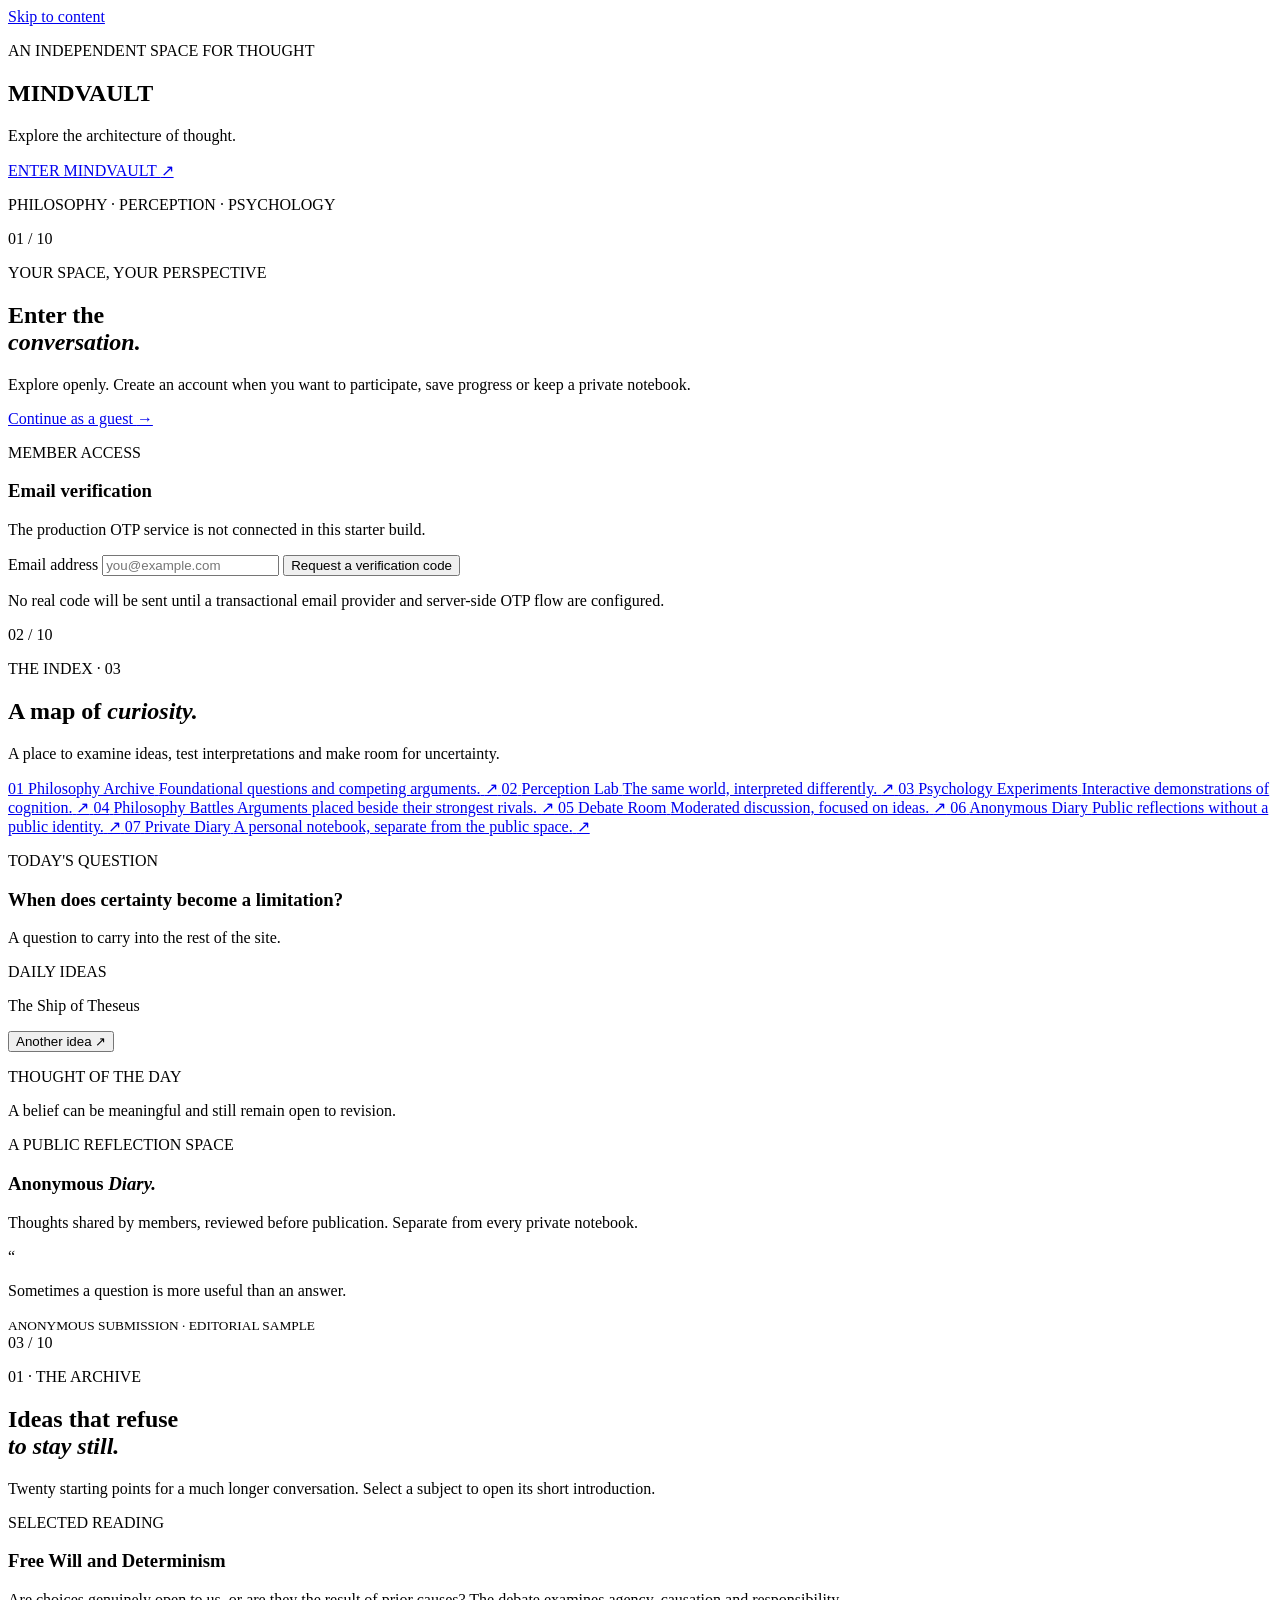
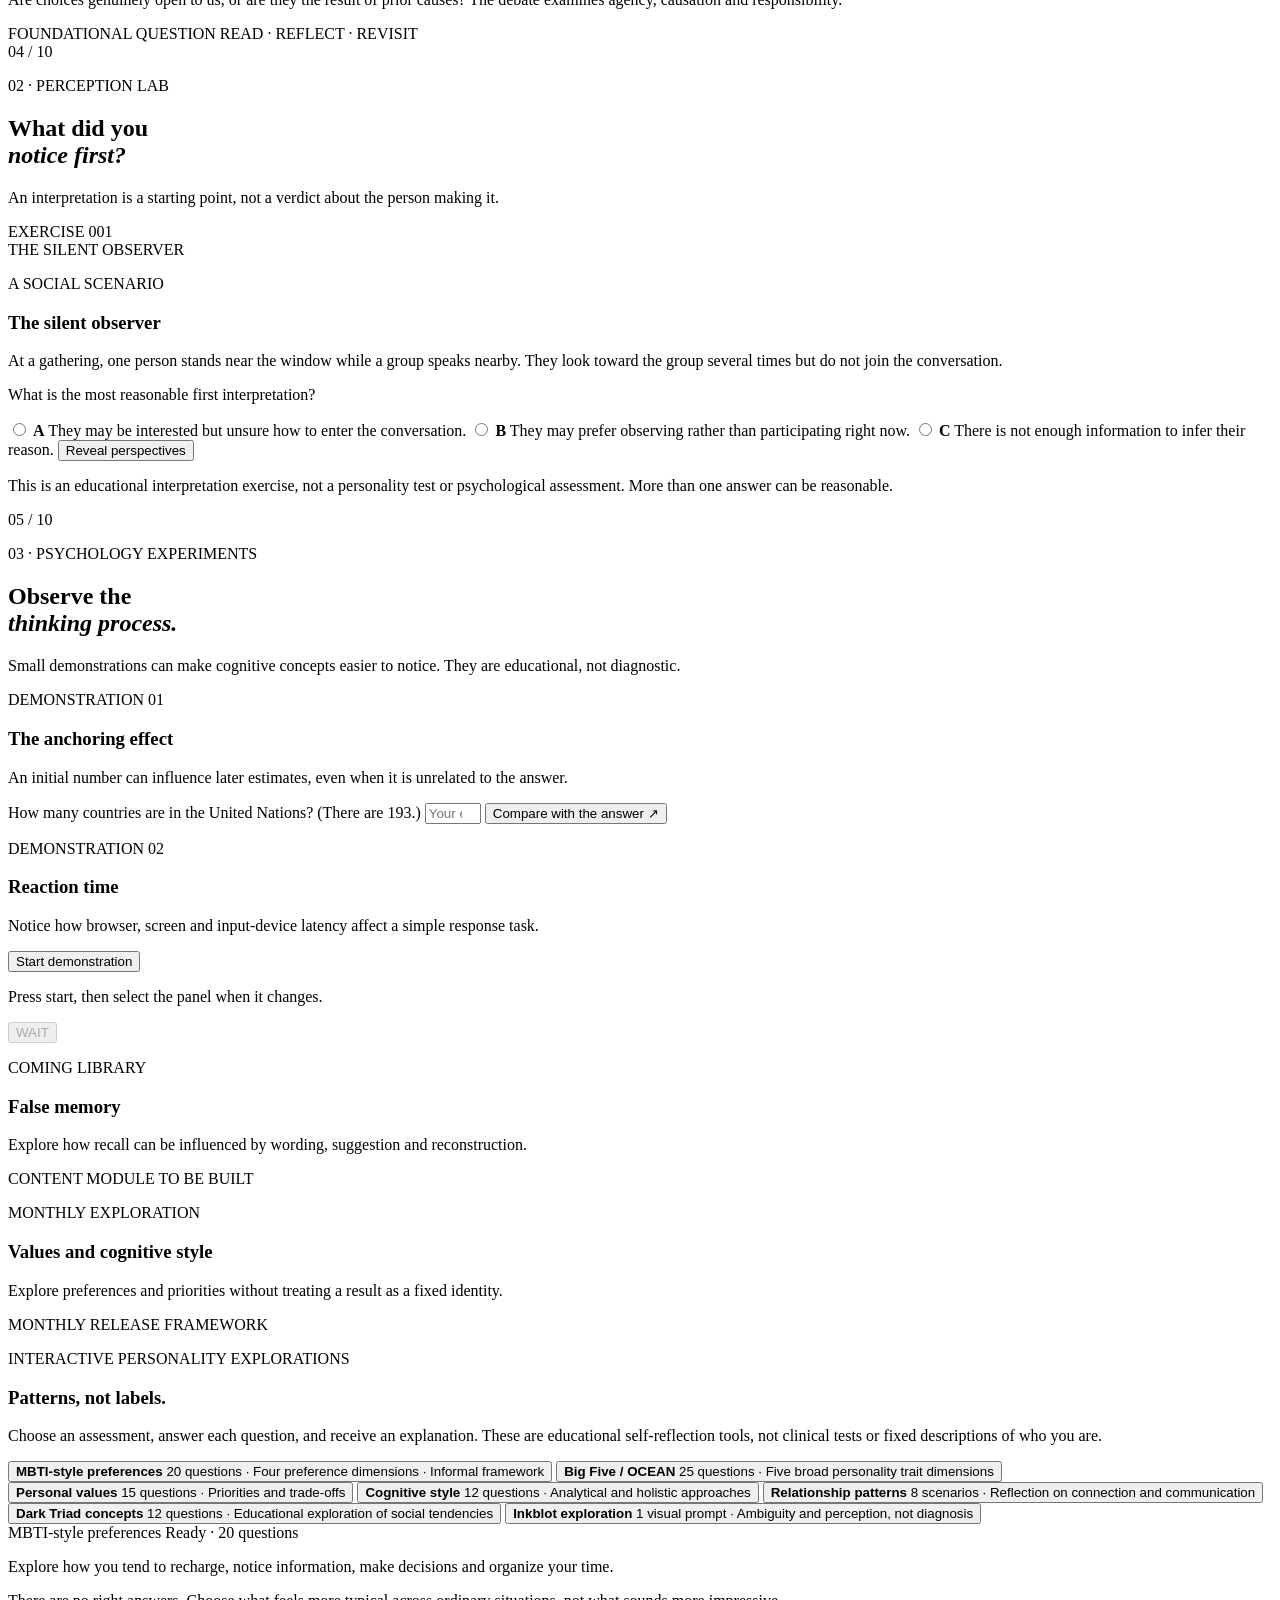
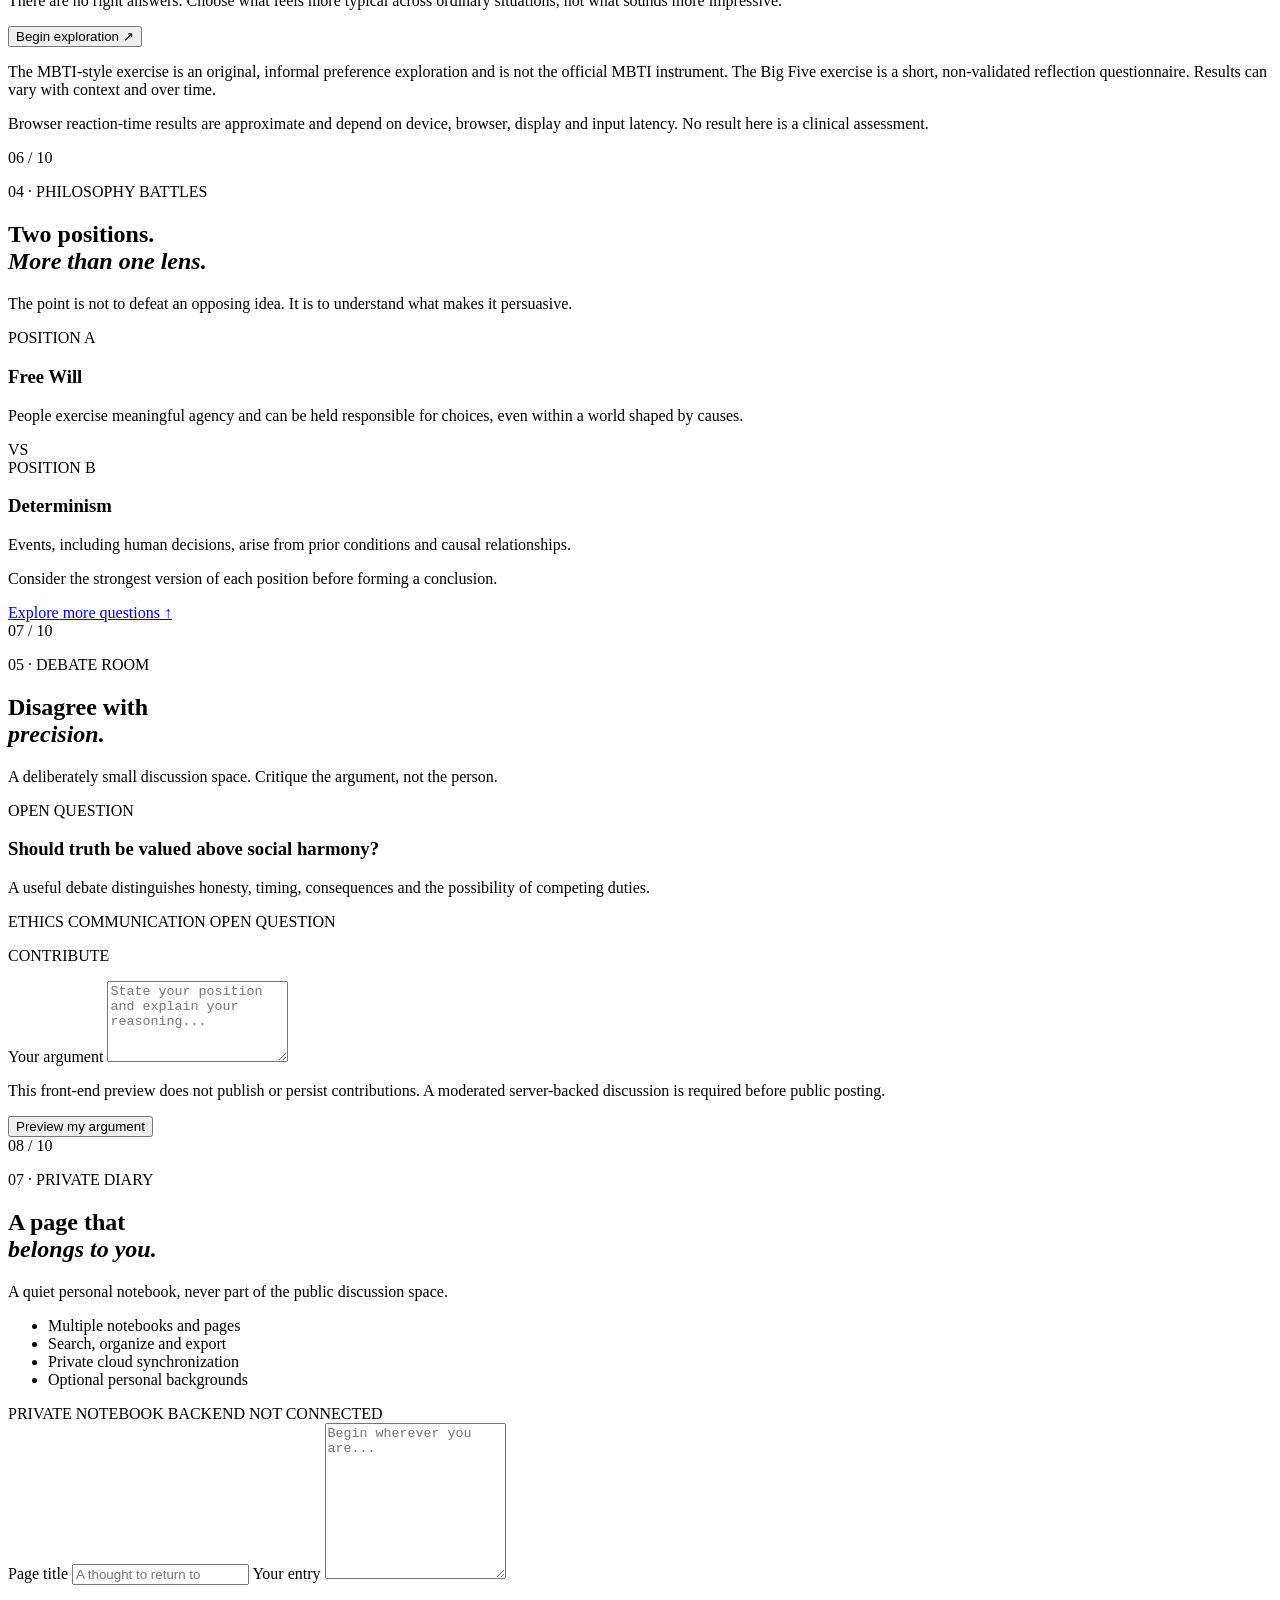
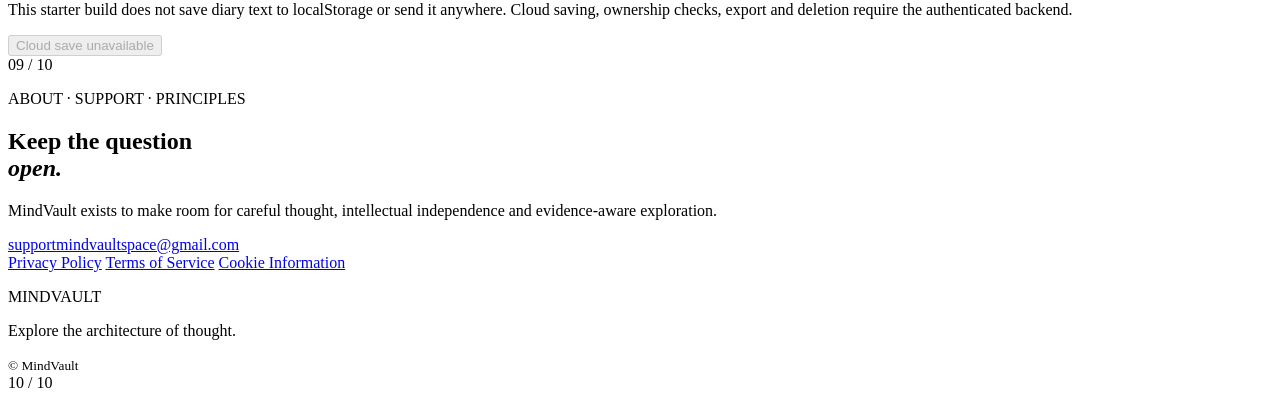
==== commit 4e0bc45c: "Create index.html" ====
--- a/index.html
+++ b/index.html
@@ -1,274 +1,680 @@
-<!DOCTYPE html>
+
+<!doctype html>
 <html lang="en">
 <head>
-<meta charset="UTF-8">
-<meta name="viewport" content="width=device-width, initial-scale=1">
-<title>MindVault — Explore the architecture of thought</title>
-<meta name="description" content="MindVault is an independent space for philosophy, perception and psychology: debates, experiments and a private notebook.">
-<link rel="canonical" href="https://mindvaultspace.com/">
-<meta property="og:title" content="MindVault — Explore the architecture of thought">
-<meta property="og:type" content="website">
-<meta property="og:url" content="https://mindvaultspace.com/">
-<!-- Google Fonts = external request to Google. Disclose it in the Privacy Policy, or self-host the fonts. -->
-<link rel="preconnect" href="https://fonts.googleapis.com">
-<link rel="preconnect" href="https://fonts.gstatic.com" crossorigin>
-<link href="https://fonts.googleapis.com/css2?family=Cormorant+Garamond:ital,wght@0,300;0,400;0,500;1,400&family=DM+Sans:wght@400;500&display=swap" rel="stylesheet">
-<style>
-:root{
-  --ivory:#f6f2ea; --off:#fbf9f5; --charcoal:#1c1d1f; --grey:#5f6064; --stone:#d9d2c5;
-  --forest:#2f4a3c; --burgundy:#6b2a35;
-  --serif:'Cormorant Garamond',Georgia,serif;
-  --sans:'DM Sans',system-ui,-apple-system,'Segoe UI',sans-serif;
-  --pad:clamp(20px,6vw,96px);
-}
-*{box-sizing:border-box;margin:0;padding:0}
-html{scroll-behavior:smooth}
-body{background:var(--off);color:var(--charcoal);font-family:var(--sans);line-height:1.7;-webkit-font-smoothing:antialiased}
-a{color:inherit}
-:focus-visible{outline:2px solid var(--burgundy);outline-offset:3px}
-.skip{position:absolute;left:-999px;top:0;background:var(--charcoal);color:#fff;padding:12px 16px;z-index:200}
-.skip:focus{left:0}
-
-/* ---------- Header ---------- */
-header{position:fixed;inset:0 0 auto 0;z-index:100;padding:20px var(--pad);display:flex;justify-content:space-between;align-items:center;transition:background .4s,color .4s,padding .4s;color:#fff}
-header.solid{background:rgba(251,249,245,.94);color:var(--charcoal);padding-top:14px;padding-bottom:14px;backdrop-filter:blur(6px)}
-.brand{font-family:var(--serif);letter-spacing:.32em;font-size:1rem;text-decoration:none;font-weight:500}
-nav ul{display:flex;gap:clamp(16px,2.4vw,36px);list-style:none}
-nav a{font-size:.8rem;letter-spacing:.12em;text-decoration:none;opacity:.85;padding:10px 0;display:inline-block;border-bottom:1px solid transparent;transition:border-color .25s,opacity .25s}
-nav a:hover{opacity:1;border-color:currentColor}
-.menu{display:none;background:none;border:0;color:inherit;font:inherit;font-size:.85rem;letter-spacing:.14em;min-height:44px;min-width:44px;cursor:pointer}
-@media(max-width:860px){
-  .menu{display:block}
-  nav{position:fixed;inset:0;background:var(--charcoal);color:#fff;display:none;align-items:center;justify-content:center}
-  nav.open{display:flex}
-  nav ul{flex-direction:column;align-items:center;gap:8px}
-  nav a{font-family:var(--serif);font-size:2rem;letter-spacing:.04em;padding:10px 20px}
-  .menu{position:relative;z-index:2}
-  header.menu-open{color:#fff;background:transparent}
-}
-
-/* ---------- Hero ---------- */
-.photo{background-color:#3a4540;background-size:cover;background-position:center;position:relative}
-.hero{min-height:100svh;display:flex;flex-direction:column;justify-content:center;align-items:center;text-align:center;color:#fff;padding:120px var(--pad) 100px;
-  background-image:linear-gradient(180deg,rgba(14,17,16,.35),rgba(14,17,16,.62)),var(--hero,none),
-  radial-gradient(ellipse at 50% 85%,#7d8a84 0%,#4d5a54 38%,#222a27 100%)}
-.hero h1{font-family:var(--serif);font-weight:300;font-size:clamp(2.6rem,9.5vw,8rem);letter-spacing:.24em;line-height:1;margin-right:-.24em;animation:rise 1.6s ease both}
-.hero p{margin-top:28px;font-family:var(--serif);font-style:italic;font-size:clamp(1.1rem,2.4vw,1.55rem);opacity:.92;animation:rise 1.6s .5s ease both}
-.scroll{position:absolute;bottom:32px;left:50%;width:1px;height:56px;background:linear-gradient(#fff,transparent);animation:pulse 2.4s ease-in-out infinite}
-@keyframes rise{from{opacity:0;transform:translateY(16px)}to{opacity:1;transform:none}}
-@keyframes pulse{0%,100%{opacity:.25}50%{opacity:1}}
-
-/* ---------- Sections ---------- */
-section{min-height:100svh;padding:clamp(80px,12vw,160px) var(--pad);display:flex;flex-direction:column;justify-content:center}
-.narrow{max-width:760px;margin:0 auto;width:100%}
-h2{font-family:var(--serif);font-weight:300;font-size:clamp(2.2rem,6vw,5rem);line-height:1.08;letter-spacing:-.01em;margin-bottom:28px}
-.body{color:var(--grey);font-size:1.05rem;max-width:56ch}
-.lead{font-family:var(--serif);font-size:clamp(1.5rem,3.4vw,2.4rem);line-height:1.35;font-weight:300;text-align:center;max-width:26em;margin:0 auto}
-.link{display:inline-block;margin-top:32px;font-size:.85rem;letter-spacing:.14em;text-decoration:none;border-bottom:1px solid currentColor;padding:10px 0}
-.link:hover{color:var(--burgundy)}
-
-/* Philosophy: text beside tall portrait */
-.split{display:grid;grid-template-columns:1fr 1fr;gap:clamp(32px,7vw,120px);align-items:center;background:var(--ivory)}
-.split .tall{aspect-ratio:3/4;background-image:var(--img,none),linear-gradient(160deg,#8b9690,#46524c 60%,#2a312e)}
-@media(max-width:860px){.split{grid-template-columns:1fr}.split .tall{order:-1}}
-
-/* Perception: full-width image */
-.wide{display:flex;flex-direction:row;align-items:flex-end;color:#fff;
-  background-image:linear-gradient(180deg,rgba(14,17,16,.1),rgba(14,17,16,.72)),var(--img,none),linear-gradient(200deg,#9aa6a0,#55615b 55%,#252c29)}
-.wide .body{color:rgba(255,255,255,.82)}
-.wide .link:hover{color:#fff;opacity:.75}
-
-/* Experiments / Battles: typographic lists */
-.list{list-style:none;margin-top:48px;border-top:1px solid var(--stone)}
-.list li{display:grid;grid-template-columns:minmax(0,1fr) minmax(0,1.3fr);gap:24px;padding:28px 0;border-bottom:1px solid var(--stone)}
-.list h3{font-family:var(--serif);font-weight:400;font-size:1.7rem;line-height:1.2}
-.list p{color:var(--grey)}
-@media(max-width:700px){.list li{grid-template-columns:1fr;gap:8px}}
-.battles{background:var(--charcoal);color:var(--off)}
-.battles .list{border-color:#3b3d40}.battles .list li{border-color:#3b3d40}.battles .list p,.battles .body{color:#aaa9a5}
-.battles .vs{font-family:var(--serif);font-style:italic;color:#d9b6bb}
-
-/* Debate / Diary */
-.debate{color:var(--off);background-color:var(--forest);background-size:cover;background-position:center;background-image:linear-gradient(rgba(36,58,47,.88),rgba(24,38,31,.94)),var(--img,none)}
-.about{color:var(--off);background-color:var(--charcoal);background-size:cover;background-position:center;background-image:linear-gradient(rgba(20,22,22,.78),rgba(20,22,22,.9)),var(--img,none)}
-.about .body{color:#c9c8c4}
-.debate .body{color:#cfd8d2}
-.diary{background:var(--ivory)}
-.note{margin:40px auto 0;max-width:520px;background:var(--off);border:1px solid var(--stone);padding:28px 32px;font-family:var(--serif);font-size:1.3rem;line-height:1.5;color:var(--charcoal)}
-.note small{display:block;margin-top:14px;font-family:var(--sans);font-size:.8rem;color:var(--grey)}
-
-footer{min-height:100svh;padding:var(--pad);background:var(--ivory);display:flex;flex-direction:column;justify-content:space-between;color:var(--grey);font-size:.9rem}
-.mark{font-family:var(--serif);font-weight:300;letter-spacing:.24em;font-size:clamp(2rem,8vw,6.5rem);color:var(--charcoal);margin:auto 0;line-height:1}
-.mark small{display:block;margin-top:20px;font-style:italic;letter-spacing:0;font-size:clamp(1rem,2vw,1.4rem);color:var(--grey)}
-.fbar{display:flex;flex-wrap:wrap;justify-content:space-between;gap:16px 32px;border-top:1px solid var(--stone);padding-top:24px}
-footer ul{list-style:none;display:flex;flex-wrap:wrap;gap:8px 24px}
-footer a{text-decoration:none;padding:10px 0;display:inline-block}footer a:hover{color:var(--charcoal)}
-.credit{width:100%;font-size:.75rem}
-
-/* Reveal: one gentle fade, only when motion is allowed */
-.hero{min-height:100svh}
-.js .fade{opacity:0;transition:opacity 1.1s ease}
-.js .fade.in{opacity:1}
-@media(prefers-reduced-motion:reduce){
-  html{scroll-behavior:auto}
-  *{animation:none!important;transition:none!important}
-  .js .fade{opacity:1}
-}
-</style>
+  <meta charset="utf-8">
+  <meta name="viewport" content="width=device-width, initial-scale=1">
+  <meta name="theme-color" content="#202720">
+
+  <title>MindVault — Explore the architecture of thought</title>
+  <meta name="description" content="An independent space for philosophy, perception, psychology and the architecture of thought.">
+
+  <link rel="canonical" href="https://mindvaultspace.com/">
+  <meta property="og:type" content="website">
+  <meta property="og:title" content="MindVault — Explore the architecture of thought">
+  <meta property="og:description" content="A quiet intellectual space for philosophy, perception and psychology.">
+  <meta property="og:url" content="https://mindvaultspace.com/">
+  <meta name="twitter:card" content="summary_large_image">
+
+  <link rel="preconnect" href="https://fonts.googleapis.com">
+  <link rel="preconnect" href="https://fonts.gstatic.com" crossorigin>
+  <link href="https://fonts.googleapis.com/css2?family=Cormorant+Garamond:wght@400;500;600;700&family=DM+Sans:wght@400;500;600;700&display=swap" rel="stylesheet">
+
+  <link rel="stylesheet" href="styles.css">
+
+  <script type="application/ld+json">
+  {
+    "@context": "https://schema.org",
+    "@type": "WebSite",
+    "name": "MindVault",
+    "url": "https://mindvaultspace.com/",
+    "description": "An independent intellectual and educational platform."
+  }
+  </script>
 </head>
+
 <body>
-<a class="skip" href="#main">Skip to content</a>
-
-<header id="top">
-  <a class="brand" href="#top" aria-label="MindVault home">MINDVAULT</a>
-  <button class="menu" id="menuBtn" aria-expanded="false" aria-controls="nav">Menu</button>
-  <nav id="nav" aria-label="Main">
-    <ul>
-      <li><a href="#top">Home</a></li>
-      <li><a href="#philosophy">Philosophy</a></li>
-      <li><a href="#perception">Perception Lab</a></li>
-      <li><a href="#experiments">Experiments</a></li>
-      <li><a href="#debate">Debate</a></li>
-      <li><a href="#diary">Diary</a></li>
-      <li><a href="/login">Log in</a></li>
-    </ul>
+  <a class="skip-link" href="#screen-03">Skip to content</a>
+  <div class="progress-track" aria-hidden="true">
+    <span id="progressBar"></span>
+  </div>
+
+  <main id="app">
+
+    <!-- SCREEN 01: CINEMATIC ENTRY -->
+    <section class="screen entry-screen" id="screen-01" aria-labelledby="entry-title">
+      <div class="entry-image" role="img" aria-label="Misty mountain lake surrounded by a quiet northern landscape"></div>
+      <div class="entry-shade"></div>
+
+      <div class="entry-content">
+        <p class="eyebrow light">AN INDEPENDENT SPACE FOR THOUGHT</p>
+        <h1 id="entry-title" class="wordmark">MINDVAULT</h1>
+        <p class="entry-tagline">Explore the architecture of thought.</p>
+        <a class="entry-link" href="#screen-02">
+          ENTER MINDVAULT <span aria-hidden="true">↗</span>
+        </a>
+        <p class="entry-foot">PHILOSOPHY · PERCEPTION · PSYCHOLOGY</p>
+      </div>
+
+      <span class="screen-number light">01 / 10</span>
+    </section>
+
+    <!-- SCREEN 02: ACCOUNT ACCESS -->
+    <section class="screen auth-screen" id="screen-02" aria-labelledby="auth-title">
+      <div class="section-shell auth-shell">
+
+        <div class="auth-copy">
+          <p class="eyebrow">YOUR SPACE, YOUR PERSPECTIVE</p>
+          <h2 id="auth-title">Enter the<br><em>conversation.</em></h2>
+          <p class="lede">
+            Explore openly. Create an account when you want to participate,
+            save progress or keep a private notebook.
+          </p>
+          <a class="text-link" href="#screen-03">
+            Continue as a guest <span>→</span>
+          </a>
+        </div>
+
+        <div class="auth-panel">
+          <p class="eyebrow">MEMBER ACCESS</p>
+          <h3>Email verification</h3>
+          <p class="small muted">
+            The production OTP service is not connected in this starter build.
+          </p>
+
+          <form id="otpForm">
+            <label for="email">Email address</label>
+            <input
+              id="email"
+              type="email"
+              autocomplete="email"
+              placeholder="you@example.com"
+              required
+            >
+            <button class="button button-dark" type="submit">
+              Request a verification code
+            </button>
+            <p id="authMessage" class="form-message" role="status" aria-live="polite"></p>
+          </form>
+
+          <div class="panel-rule"></div>
+          <p class="tiny muted">
+            No real code will be sent until a transactional email provider
+            and server-side OTP flow are configured.
+          </p>
+        </div>
+
+      </div>
+      <span class="screen-number">02 / 10</span>
+    </section>
+
+    <!-- SCREEN 03: MAIN INDEX -->
+    <section class="screen index-screen" id="screen-03" aria-labelledby="index-title">
+      <div class="section-shell">
+
+        <div class="section-heading split-heading">
+          <div>
+            <p class="eyebrow">THE INDEX · 03</p>
+            <h2 id="index-title">A map of <em>curiosity.</em></h2>
+          </div>
+          <p class="heading-note">
+            A place to examine ideas, test interpretations and make room for uncertainty.
+          </p>
+        </div>
+
+        <div class="index-grid">
+          <a class="index-feature" href="#screen-04">
+            <span class="index-no">01</span>
+            <span class="index-title">Philosophy Archive</span>
+            <span class="index-desc">Foundational questions and competing arguments.</span>
+            <span class="index-arrow">↗</span>
+          </a>
+
+          <a class="index-feature" href="#screen-05">
+            <span class="index-no">02</span>
+            <span class="index-title">Perception Lab</span>
+            <span class="index-desc">The same world, interpreted differently.</span>
+            <span class="index-arrow">↗</span>
+          </a>
+
+          <a class="index-feature" href="#screen-06">
+            <span class="index-no">03</span>
+            <span class="index-title">Psychology Experiments</span>
+            <span class="index-desc">Interactive demonstrations of cognition.</span>
+            <span class="index-arrow">↗</span>
+          </a>
+
+          <a class="index-feature" href="#screen-07">
+            <span class="index-no">04</span>
+            <span class="index-title">Philosophy Battles</span>
+            <span class="index-desc">Arguments placed beside their strongest rivals.</span>
+            <span class="index-arrow">↗</span>
+          </a>
+
+          <a class="index-feature" href="#screen-08">
+            <span class="index-no">05</span>
+            <span class="index-title">Debate Room</span>
+            <span class="index-desc">Moderated discussion, focused on ideas.</span>
+            <span class="index-arrow">↗</span>
+          </a>
+
+          <a class="index-feature" href="#anonymous-diary">
+            <span class="index-no">06</span>
+            <span class="index-title">Anonymous Diary</span>
+            <span class="index-desc">Public reflections without a public identity.</span>
+            <span class="index-arrow">↗</span>
+          </a>
+
+          <a class="index-feature" href="#screen-09">
+            <span class="index-no">07</span>
+            <span class="index-title">Private Diary</span>
+            <span class="index-desc">A personal notebook, separate from the public space.</span>
+            <span class="index-arrow">↗</span>
+          </a>
+        </div>
+
+        <div class="editorial-strip">
+          <div>
+            <p class="eyebrow">TODAY'S QUESTION</p>
+            <h3>When does certainty become a limitation?</h3>
+            <p class="muted small">A question to carry into the rest of the site.</p>
+          </div>
+
+          <div class="strip-side">
+            <p class="eyebrow">DAILY IDEAS</p>
+            <p id="dailyIdea" class="daily-idea">The Ship of Theseus</p>
+            <button id="nextIdea" class="under-button" type="button">
+              Another idea ↗
+            </button>
+          </div>
+
+          <div class="strip-side">
+            <p class="eyebrow">THOUGHT OF THE DAY</p>
+            <p class="daily-idea">
+              A belief can be meaningful and still remain open to revision.
+            </p>
+          </div>
+        </div>
+
+        <div class="anonymous-inline" id="anonymous-diary">
+          <div>
+            <p class="eyebrow light">A PUBLIC REFLECTION SPACE</p>
+            <h3>Anonymous <em>Diary.</em></h3>
+            <p>
+              Thoughts shared by members, reviewed before publication.
+              Separate from every private notebook.
+            </p>
+          </div>
+
+          <div class="anonymous-quote">
+            <span>“</span>
+            <p>Sometimes a question is more useful than an answer.</p>
+            <small>ANONYMOUS SUBMISSION · EDITORIAL SAMPLE</small>
+          </div>
+        </div>
+
+      </div>
+      <span class="screen-number">03 / 10</span>
+    </section>
+
+    <!-- SCREEN 04: PHILOSOPHY ARCHIVE -->
+    <section class="screen philosophy-screen" id="screen-04" aria-labelledby="philosophy-title">
+      <div class="section-shell">
+
+        <div class="section-heading">
+          <p class="eyebrow">01 · THE ARCHIVE</p>
+          <h2 id="philosophy-title">Ideas that refuse<br><em>to stay still.</em></h2>
+          <p class="lede">
+            Twenty starting points for a much longer conversation.
+            Select a subject to open its short introduction.
+          </p>
+        </div>
+
+        <div class="topic-layout">
+          <div class="topic-list" id="philosophyList" aria-label="Philosophy topics"></div>
+
+          <article class="topic-detail" aria-live="polite">
+            <p class="eyebrow">SELECTED READING</p>
+            <h3 id="topicDetailTitle">Free Will and Determinism</h3>
+            <p id="topicDetailText">
+              Are choices genuinely open to us, or are they the result of prior causes?
+              The debate examines agency, causation and responsibility.
+            </p>
+            <div class="detail-meta">
+              <span>FOUNDATIONAL QUESTION</span>
+              <span>READ · REFLECT · REVISIT</span>
+            </div>
+          </article>
+        </div>
+
+      </div>
+      <span class="screen-number">04 / 10</span>
+    </section>
+
+    <!-- SCREEN 05: PERCEPTION LAB -->
+    <section class="screen perception-screen" id="screen-05" aria-labelledby="perception-title">
+      <div class="section-shell">
+
+        <div class="section-heading split-heading">
+          <div>
+            <p class="eyebrow">02 · PERCEPTION LAB</p>
+            <h2 id="perception-title">What did you<br><em>notice first?</em></h2>
+          </div>
+          <p class="heading-note">
+            An interpretation is a starting point, not a verdict about the person making it.
+          </p>
+        </div>
+
+        <div class="perception-feature">
+          <div class="perception-art" aria-label="Abstract ambiguous landscape artwork">
+            <div class="art-circle"></div>
+            <div class="art-horizon"></div>
+            <div class="art-caption">
+              EXERCISE 001<br>THE SILENT OBSERVER
+            </div>
+          </div>
+
+          <div class="perception-quiz">
+            <p class="eyebrow">A SOCIAL SCENARIO</p>
+            <h3>The silent observer</h3>
+            <p>
+              At a gathering, one person stands near the window while a group
+              speaks nearby. They look toward the group several times but do
+              not join the conversation.
+            </p>
+
+            <p class="question">What is the most reasonable first interpretation?</p>
+
+            <form id="perceptionForm" class="choice-list">
+              <label>
+                <input type="radio" name="perception" value="A" required>
+                <span><b>A</b> They may be interested but unsure how to enter the conversation.</span>
+              </label>
+
+              <label>
+                <input type="radio" name="perception" value="B">
+                <span><b>B</b> They may prefer observing rather than participating right now.</span>
+              </label>
+
+              <label>
+                <input type="radio" name="perception" value="C">
+                <span><b>C</b> There is not enough information to infer their reason.</span>
+              </label>
+
+              <button class="button button-light" type="submit">
+                Reveal perspectives
+              </button>
+            </form>
+
+            <div id="perceptionResult" class="result-panel" hidden aria-live="polite"></div>
+          </div>
+        </div>
+
+        <p class="disclaimer">
+          This is an educational interpretation exercise, not a personality
+          test or psychological assessment. More than one answer can be reasonable.
+        </p>
+
+      </div>
+      <span class="screen-number">05 / 10</span>
+    </section>
+
+    <!-- SCREEN 06: EXPERIMENTS AND PERSONALITY TESTS -->
+    <section class="screen experiments-screen" id="screen-06" aria-labelledby="experiments-title">
+      <div class="section-shell">
+
+        <div class="section-heading">
+          <p class="eyebrow">03 · PSYCHOLOGY EXPERIMENTS</p>
+          <h2 id="experiments-title">Observe the<br><em>thinking process.</em></h2>
+          <p class="lede">
+            Small demonstrations can make cognitive concepts easier to notice.
+            They are educational, not diagnostic.
+          </p>
+        </div>
+
+        <div class="experiment-grid">
+          <article class="experiment-card experiment-featured">
+            <p class="eyebrow">DEMONSTRATION 01</p>
+            <h3>The anchoring effect</h3>
+            <p>
+              An initial number can influence later estimates, even when it
+              is unrelated to the answer.
+            </p>
+
+            <div class="anchor-demo">
+              <label for="anchorGuess">
+                How many countries are in the United Nations? (There are 193.)
+              </label>
+              <input id="anchorGuess" type="number" min="1" max="500" placeholder="Your estimate">
+              <button id="anchorSubmit" class="under-button" type="button">
+                Compare with the answer ↗
+              </button>
+              <p id="anchorResult" class="small" aria-live="polite"></p>
+            </div>
+          </article>
+
+          <article class="experiment-card">
+            <p class="eyebrow">DEMONSTRATION 02</p>
+            <h3>Reaction time</h3>
+            <p>
+              Notice how browser, screen and input-device latency affect a
+              simple response task.
+            </p>
+            <button id="reactionStart" class="button button-dark" type="button">
+              Start demonstration
+            </button>
+            <p id="reactionStatus" class="small muted" aria-live="polite">
+              Press start, then select the panel when it changes.
+            </p>
+            <button id="reactionTarget" class="reaction-target" type="button" disabled>
+              WAIT
+            </button>
+          </article>
+
+          <article class="experiment-card">
+            <p class="eyebrow">COMING LIBRARY</p>
+            <h3>False memory</h3>
+            <p>
+              Explore how recall can be influenced by wording, suggestion
+              and reconstruction.
+            </p>
+            <span class="card-note">CONTENT MODULE TO BE BUILT</span>
+          </article>
+
+          <article class="experiment-card">
+            <p class="eyebrow">MONTHLY EXPLORATION</p>
+            <h3>Values and cognitive style</h3>
+            <p>
+              Explore preferences and priorities without treating a result
+              as a fixed identity.
+            </p>
+            <span class="card-note">MONTHLY RELEASE FRAMEWORK</span>
+          </article>
+        </div>
+
+        <div class="quiz-library" id="personality-library">
+          <div class="quiz-library-head">
+            <div>
+              <p class="eyebrow">INTERACTIVE PERSONALITY EXPLORATIONS</p>
+              <h3>Patterns, not labels.</h3>
+            </div>
+            <p>
+              Choose an assessment, answer each question, and receive an
+              explanation. These are educational self-reflection tools,
+              not clinical tests or fixed descriptions of who you are.
+            </p>
+          </div>
+
+          <div class="quiz-picker" role="group" aria-label="Choose a personality exploration">
+            <button class="quiz-choice" type="button" data-quiz="mbti" aria-pressed="true">
+              <strong>MBTI-style preferences</strong>
+              <span>20 questions · Four preference dimensions · Informal framework</span>
+            </button>
+
+            <button class="quiz-choice" type="button" data-quiz="bigfive" aria-pressed="false">
+              <strong>Big Five / OCEAN</strong>
+              <span>25 questions · Five broad personality trait dimensions</span>
+            </button>
+
+            <button class="quiz-choice" type="button" data-quiz="values" aria-pressed="false">
+              <strong>Personal values</strong>
+              <span>15 questions · Priorities and trade-offs</span>
+            </button>
+
+            <button class="quiz-choice" type="button" data-quiz="cognitive" aria-pressed="false">
+              <strong>Cognitive style</strong>
+              <span>12 questions · Analytical and holistic approaches</span>
+            </button>
+
+            <button class="quiz-choice" type="button" data-quiz="attachment" aria-pressed="false">
+              <strong>Relationship patterns</strong>
+              <span>8 scenarios · Reflection on connection and communication</span>
+            </button>
+
+            <button class="quiz-choice" type="button" data-quiz="darktriad" aria-pressed="false">
+              <strong>Dark Triad concepts</strong>
+              <span>12 questions · Educational exploration of social tendencies</span>
+            </button>
+
+            <button class="quiz-choice" type="button" data-quiz="inkblot" aria-pressed="false">
+              <strong>Inkblot exploration</strong>
+              <span>1 visual prompt · Ambiguity and perception, not diagnosis</span>
+            </button>
+          </div>
+
+          <div class="quiz-workspace" id="quizWorkspace" aria-live="polite">
+            <div class="quiz-topline">
+              <span id="quizName">MBTI-style preferences</span>
+              <span id="quizCount">Ready · 20 questions</span>
+            </div>
+
+            <div class="quiz-progress">
+              <span id="quizProgress"></span>
+            </div>
+
+            <div id="quizContent">
+              <p class="quiz-question">
+                Explore how you tend to recharge, notice information,
+                make decisions and organize your time.
+              </p>
+              <p class="small muted">
+                There are no right answers. Choose what feels more typical
+                across ordinary situations, not what sounds more impressive.
+              </p>
+              <button class="button button-dark" id="quizBegin" type="button">
+                Begin exploration ↗
+              </button>
+            </div>
+          </div>
+
+          <p class="disclaimer">
+            The MBTI-style exercise is an original, informal preference
+            exploration and is not the official MBTI instrument. The Big Five
+            exercise is a short, non-validated reflection questionnaire.
+            Results can vary with context and over time.
+          </p>
+        </div>
+
+        <div class="image-banner" role="img" aria-label="Misty mountain lake beneath a cloudy sky"></div>
+
+        <p class="disclaimer">
+          Browser reaction-time results are approximate and depend on device,
+          browser, display and input latency. No result here is a clinical assessment.
+        </p>
+
+      </div>
+      <span class="screen-number">06 / 10</span>
+    </section>
+
+    <!-- SCREEN 07: PHILOSOPHY BATTLES -->
+    <section class="screen battles-screen" id="screen-07" aria-labelledby="battles-title">
+      <div class="section-shell">
+
+        <div class="section-heading split-heading">
+          <div>
+            <p class="eyebrow">04 · PHILOSOPHY BATTLES</p>
+            <h2 id="battles-title">Two positions.<br><em>More than one lens.</em></h2>
+          </div>
+          <p class="heading-note">
+            The point is not to defeat an opposing idea. It is to understand
+            what makes it persuasive.
+          </p>
+        </div>
+
+        <div class="battle-stage">
+          <div class="battle-side">
+            <span class="eyebrow">POSITION A</span>
+            <h3>Free Will</h3>
+            <p>
+              People exercise meaningful agency and can be held responsible
+              for choices, even within a world shaped by causes.
+            </p>
+          </div>
+
+          <div class="versus">VS</div>
+
+          <div class="battle-side">
+            <span class="eyebrow">POSITION B</span>
+            <h3>Determinism</h3>
+            <p>
+              Events, including human decisions, arise from prior conditions
+              and causal relationships.
+            </p>
+          </div>
+        </div>
+
+        <div class="battle-bottom">
+          <p>Consider the strongest version of each position before forming a conclusion.</p>
+          <a class="text-link" href="#screen-03">Explore more questions ↑</a>
+        </div>
+
+      </div>
+      <span class="screen-number">07 / 10</span>
+    </section>
+
+    <!-- SCREEN 08: DEBATE ROOM -->
+    <section class="screen debate-screen" id="screen-08" aria-labelledby="debate-title">
+      <div class="section-shell">
+
+        <div class="section-heading">
+          <p class="eyebrow">05 · DEBATE ROOM</p>
+          <h2 id="debate-title">Disagree with<br><em>precision.</em></h2>
+          <p class="lede">
+            A deliberately small discussion space. Critique the argument, not the person.
+          </p>
+        </div>
+
+        <div class="debate-layout">
+          <div class="debate-prompt">
+            <p class="eyebrow">OPEN QUESTION</p>
+            <h3>Should truth be valued above social harmony?</h3>
+            <p class="muted">
+              A useful debate distinguishes honesty, timing, consequences
+              and the possibility of competing duties.
+            </p>
+            <div class="debate-tags">
+              <span>ETHICS</span>
+              <span>COMMUNICATION</span>
+              <span>OPEN QUESTION</span>
+            </div>
+          </div>
+
+          <div class="debate-compose">
+            <p class="eyebrow">CONTRIBUTE</p>
+            <label for="debateText">Your argument</label>
+            <textarea
+              id="debateText"
+              rows="5"
+              maxlength="1200"
+              placeholder="State your position and explain your reasoning..."
+            ></textarea>
+            <p class="tiny muted">
+              This front-end preview does not publish or persist contributions.
+              A moderated server-backed discussion is required before public posting.
+            </p>
+            <button id="debatePreview" class="button button-dark" type="button">
+              Preview my argument
+            </button>
+            <div id="debatePreviewBox" class="preview-box" hidden></div>
+          </div>
+        </div>
+
+      </div>
+      <span class="screen-number">08 / 10</span>
+    </section>
+
+    <!-- SCREEN 09: PRIVATE DIARY -->
+    <section class="screen diary-screen" id="screen-09" aria-labelledby="diary-title">
+      <div class="section-shell diary-layout">
+
+        <div class="diary-intro">
+          <p class="eyebrow">07 · PRIVATE DIARY</p>
+          <h2 id="diary-title">A page that<br><em>belongs to you.</em></h2>
+          <p class="lede">
+            A quiet personal notebook, never part of the public discussion space.
+          </p>
+          <ul class="diary-points">
+            <li>Multiple notebooks and pages</li>
+            <li>Search, organize and export</li>
+            <li>Private cloud synchronization</li>
+            <li>Optional personal backgrounds</li>
+          </ul>
+        </div>
+
+        <div class="diary-panel">
+          <div class="diary-top">
+            <span>PRIVATE NOTEBOOK</span>
+            <span class="save-state">BACKEND NOT CONNECTED</span>
+          </div>
+
+          <label for="diaryTitle">Page title</label>
+          <input id="diaryTitle" type="text" placeholder="A thought to return to">
+
+          <label for="diaryEntry">Your entry</label>
+          <textarea id="diaryEntry" rows="10" placeholder="Begin wherever you are..."></textarea>
+
+          <p class="tiny muted">
+            This starter build does not save diary text to localStorage or send it anywhere.
+            Cloud saving, ownership checks, export and deletion require the authenticated backend.
+          </p>
+
+          <button class="button button-dark" type="button" disabled aria-disabled="true">
+            Cloud save unavailable
+          </button>
+        </div>
+
+      </div>
+      <span class="screen-number">09 / 10</span>
+    </section>
+
+    <!-- SCREEN 10: SUPPORT AND CLOSING -->
+    <section class="screen closing-screen" id="screen-10" aria-labelledby="closing-title">
+      <div class="closing-image" role="img" aria-label="Quiet misty landscape at dusk"></div>
+      <div class="closing-overlay"></div>
+
+      <div class="closing-content">
+        <p class="eyebrow light">ABOUT · SUPPORT · PRINCIPLES</p>
+        <h2 id="closing-title">Keep the question<br><em>open.</em></h2>
+
+        <p>
+          MindVault exists to make room for careful thought,
+          intellectual independence and evidence-aware exploration.
+        </p>
+
+        <a class="support-email" href="mailto:supportmindvaultspace@gmail.com">
+          supportmindvaultspace@gmail.com
+        </a>
+
+        <div class="legal-links">
+          <a href="privacy.html">Privacy Policy</a>
+          <a href="terms.html">Terms of Service</a>
+          <a href="cookies.html">Cookie Information</a>
+        </div>
+
+        <p class="closing-brand">MINDVAULT</p>
+        <p class="closing-tag">Explore the architecture of thought.</p>
+        <small>© <span id="year"></span> MindVault</small>
+      </div>
+
+      <span class="screen-number light">10 / 10</span>
+    </section>
+
+  </main>
+
+  <!-- VERTICAL SCREEN NAVIGATION -->
+  <nav class="side-nav" aria-label="Screen navigation">
+    <a href="#screen-01" aria-label="Screen 1: Entry" title="Entry"></a>
+    <a href="#screen-02" aria-label="Screen 2: Access" title="Access"></a>
+    <a href="#screen-03" aria-label="Screen 3: Index" title="Index"></a>
+    <a href="#screen-04" aria-label="Screen 4: Philosophy" title="Philosophy"></a>
+    <a href="#screen-05" aria-label="Screen 5: Perception" title="Perception"></a>
+    <a href="#screen-06" aria-label="Screen 6: Experiments" title="Experiments"></a>
+    <a href="#screen-07" aria-label="Screen 7: Battles" title="Battles"></a>
+    <a href="#screen-08" aria-label="Screen 8: Debate" title="Debate"></a>
+    <a href="#screen-09" aria-label="Screen 9: Diary" title="Diary"></a>
+    <a href="#screen-10" aria-label="Screen 10: Support" title="Support"></a>
   </nav>
-</header>
-
-<main id="main">
-  <div class="hero photo" role="img" aria-label="Mist over a dark forest lake">
-    <h1>MINDVAULT</h1>
-    <p>Explore the architecture of thought.</p>
-    <span class="scroll" aria-hidden="true"></span>
-  </div>
-
-  <section>
-    <p class="lead fade">A quiet place to question what you believe, notice how you see, and think before you conclude.</p>
-  </section>
-
-  <section class="split" id="philosophy">
-    <div class="fade">
-      <h2>What do we take to be true?</h2>
-      <p class="body">Twenty foundational ideas, each with its history, its strongest arguments and its strongest objections. No idea is presented as the final answer.</p>
-      <a class="link" href="/philosophy">Read the ideas</a>
-    </div>
-    <div class="photo tall fade" role="img" aria-label="Stone architecture in soft light"></div>
-  </section>
-
-  <section class="wide photo" id="perception">
-    <div class="fade" style="max-width:640px">
-      <h2>Two people. One scene. Two different stories.</h2>
-      <p class="body">Each scenario in the Perception Lab asks what you see, then explains what research suggests about why, and where the evidence ends.</p>
-      <a class="link" href="/perception">Enter the lab</a>
-    </div>
-  </section>
-
-  <section id="experiments">
-    <div class="narrow fade">
-      <h2>Experiments you run on yourself</h2>
-      <p class="body">Short demonstrations of how attention, memory and judgement behave. They are educational, not clinical assessments.</p>
-      <ul class="list">
-        <li><h3>Anchoring</h3><p>See how a number you were shown changes the estimate you give.</p></li>
-        <li><h3>Reaction time</h3><p>Measure how fast you respond to a visual signal.</p></li>
-        <li><h3>False memory</h3><p>Find out how a list of related words can create a word that was never there.</p></li>
-      </ul>
-      <a class="link" href="/experiments">Try an experiment</a>
-    </div>
-  </section>
-
-  <section class="battles" id="battles">
-    <div class="narrow fade">
-      <h2>Philosophy battles</h2>
-      <p class="body">Two positions, one question, and the exact point where they disagree.</p>
-      <ul class="list">
-        <li><h3>Free will <span class="vs">against</span> determinism</h3><p>Is freedom the absence of causes, or the ability to act on reasons?</p></li>
-        <li><h3>Plato <span class="vs">against</span> Nietzsche</h3><p>Is truth discovered or created?</p></li>
-        <li><h3>Stoicism <span class="vs">against</span> absurdism</h3><p>Do we find peace by accepting limits or by refusing to stop asking?</p></li>
-      </ul>
-      <a class="link" href="/battles">See all battles</a>
-    </div>
-  </section>
-
-  <section class="debate" id="debate">
-    <div class="narrow fade">
-      <h2>The Debate Room</h2>
-      <p class="body">Take a side, write your case and read the other one. Join anonymously or under your username. Abusive messages are blocked before they publish, and you can appeal any decision.</p>
-      <a class="link" href="/debate">Join a debate</a>
-    </div>
-  </section>
-
-  <section class="diary" id="diary">
-    <div class="narrow fade" style="text-align:center">
-      <h2>A notebook that is only yours</h2>
-      <p class="body" style="margin:0 auto">Private notes, organised in notebooks and saved automatically across your devices. Nothing is shared unless you choose to share it.</p>
-      <div class="note" role="note">I changed my mind about something I argued for six years. Nobody noticed.<small>Example entry</small></div>
-      <a class="link" href="/login">Log in to write</a>
-    </div>
-  </section>
-
-  <section class="about" id="about">
-    <div class="narrow fade">
-      <h2>About MindVault</h2>
-      <p class="body">MindVault is an independent project about philosophy, psychology and neuroscience. It does not diagnose, treat or give professional advice. Ideas here are for examination, not instruction.</p>
-    </div>
-  </section>
-</main>
-
-<footer>
-  <p class="mark">MINDVAULT<small>Explore the architecture of thought.</small></p>
-  <div class="fbar">
-  <span>© <span id="yr">2026</span> MindVault</span>
-  <ul>
-    <li><a href="/privacy">Privacy</a></li>
-    <li><a href="/terms">Terms</a></li>
-    <li><a href="/disclaimer">Educational disclaimer</a></li>
-    <li><a href="/support">Support</a></li>
-  </ul>
-  <p class="credit" id="credit"></p>
-  </div>
-</footer>
-
-<script>
-/* ===== IMAGES: paste licensed image URLs here (Unsplash/Pexels/Wikimedia). Leave '' to use the built-in gradients. ===== */
-const IMAGES = {
-  hero: 'https://images.unsplash.com/photo-1560884615-9b38c5d6a5ed?auto=format&fit=crop&w=2400&q=80',       // Timur Repin
-  philosophy: 'https://images.unsplash.com/photo-1696340871286-55e1616f78af?auto=format&fit=crop&w=1400&q=80', // Alla Kemelmakher
-  perception: 'https://images.unsplash.com/photo-1585338129664-c573a9554a61?auto=format&fit=crop&w=2400&q=80' // Filip Zrnzević
-};
-/* Add one credit line per photo, e.g. 'Photo: Name / Unsplash'. Appears in the footer. */
-const CREDITS = ['Photos on Unsplash: Timur Repin, Alla Kemelmakher, Filip Zrnzević (Unsplash License).'];
-
-document.documentElement.classList.add('js');
-const q = s => document.querySelector(s);
-const set = (sel, key, prop) => { if (IMAGES[key]) q(sel).style.setProperty(prop, `url("${IMAGES[key]}")`); };
-set('.hero', 'hero', '--hero');
-set('.split .tall', 'philosophy', '--img');
-set('.wide', 'perception', '--img');
-set('.debate', 'perception', '--img');
-set('.about', 'hero', '--img');
-q('#credit').textContent = CREDITS.join(' · ');
-q('#yr').textContent = new Date().getFullYear();
-
-const header = q('header'), nav = q('#nav'), btn = q('#menuBtn');
-const onScroll = () => header.classList.toggle('solid', scrollY > 60 && !nav.classList.contains('open'));
-addEventListener('scroll', onScroll, { passive: true }); onScroll();
-
-function toggle(open) {
-  nav.classList.toggle('open', open);
-  header.classList.toggle('menu-open', open);
-  btn.setAttribute('aria-expanded', String(open));
-  btn.textContent = open ? 'Close' : 'Menu';
-  document.body.style.overflow = open ? 'hidden' : '';
-  onScroll();
-}
-btn.addEventListener('click', () => toggle(!nav.classList.contains('open')));
-nav.addEventListener('click', e => { if (e.target.closest('a')) toggle(false); });
-addEventListener('keydown', e => { if (e.key === 'Escape' && nav.classList.contains('open')) { toggle(false); btn.focus(); } });
-
-const io = 'IntersectionObserver' in window ? new IntersectionObserver(es => es.forEach(e => {
-  if (e.isIntersecting) { e.target.classList.add('in'); io.unobserve(e.target); }
-}), { threshold: .15 }) : null;
-document.querySelectorAll('.fade').forEach(el => io ? io.observe(el) : el.classList.add('in'));
-</script>
+
+  <script src="app.js" defer></script>
 </body>
 </html>
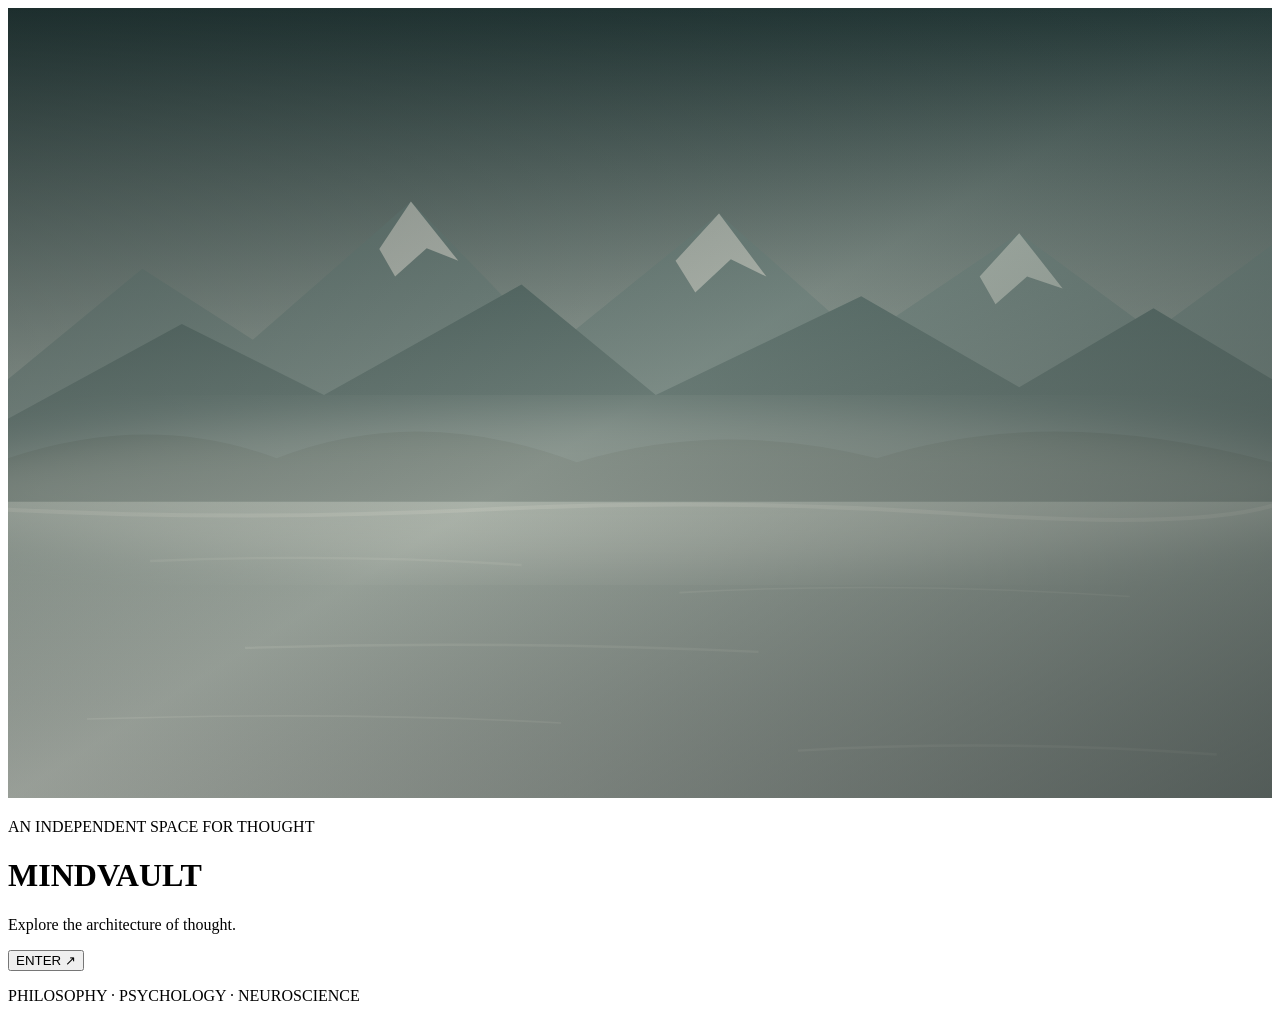
==== commit 9fefd654: "Create index.html" ====
--- a/index.html
+++ b/index.html
@@ -1,680 +1,752 @@
 
-<!doctype html>
+<!DOCTYPE html>
 <html lang="en">
 <head>
-  <meta charset="utf-8">
-  <meta name="viewport" content="width=device-width, initial-scale=1">
-  <meta name="theme-color" content="#202720">
-
-  <title>MindVault — Explore the architecture of thought</title>
-  <meta name="description" content="An independent space for philosophy, perception, psychology and the architecture of thought.">
-
-  <link rel="canonical" href="https://mindvaultspace.com/">
+  <meta charset="UTF-8">
+  <meta name="viewport" content="width=device-width, initial-scale=1.0">
+
+  <title>MindVault | Explore the Architecture of Thought</title>
+
+  <meta
+    name="description"
+    content="An independent space for exploring philosophy, psychology, neuroscience, perception and the architecture of human thought."
+  >
+
+  <meta name="theme-color" content="#171916">
+
+  <meta property="og:title" content="MindVault">
+  <meta
+    property="og:description"
+    content="Explore the architecture of thought."
+  >
   <meta property="og:type" content="website">
-  <meta property="og:title" content="MindVault — Explore the architecture of thought">
-  <meta property="og:description" content="A quiet intellectual space for philosophy, perception and psychology.">
-  <meta property="og:url" content="https://mindvaultspace.com/">
-  <meta name="twitter:card" content="summary_large_image">
-
-  <link rel="preconnect" href="https://fonts.googleapis.com">
-  <link rel="preconnect" href="https://fonts.gstatic.com" crossorigin>
-  <link href="https://fonts.googleapis.com/css2?family=Cormorant+Garamond:wght@400;500;600;700&family=DM+Sans:wght@400;500;600;700&display=swap" rel="stylesheet">
 
   <link rel="stylesheet" href="styles.css">
 
-  <script type="application/ld+json">
-  {
-    "@context": "https://schema.org",
-    "@type": "WebSite",
-    "name": "MindVault",
-    "url": "https://mindvaultspace.com/",
-    "description": "An independent intellectual and educational platform."
-  }
-  </script>
+  <script src="app.js" defer></script>
 </head>
 
 <body>
-  <a class="skip-link" href="#screen-03">Skip to content</a>
-  <div class="progress-track" aria-hidden="true">
-    <span id="progressBar"></span>
+
+  <!-- ======================================
+       CINEMATIC ENTRY SCREEN
+  ======================================= -->
+
+  <div class="entry-screen" id="entryScreen">
+
+    <div class="entry-background">
+      <img
+        src="assets/hero-landscape.svg"
+        alt=""
+        aria-hidden="true"
+      >
+    </div>
+
+    <div class="entry-overlay"></div>
+
+    <div class="entry-content">
+
+      <p class="entry-eyebrow">AN INDEPENDENT SPACE FOR THOUGHT</p>
+
+      <h1 class="entry-title">MINDVAULT</h1>
+
+      <p class="entry-tagline">
+        Explore the architecture of thought.
+      </p>
+
+      <button
+        type="button"
+        class="enter-button"
+        id="enterButton"
+      >
+        ENTER
+        <span aria-hidden="true">↗</span>
+      </button>
+
+    </div>
+
+    <p class="entry-footer">
+      PHILOSOPHY · PSYCHOLOGY · NEUROSCIENCE
+    </p>
+
   </div>
 
-  <main id="app">
-
-    <!-- SCREEN 01: CINEMATIC ENTRY -->
-    <section class="screen entry-screen" id="screen-01" aria-labelledby="entry-title">
-      <div class="entry-image" role="img" aria-label="Misty mountain lake surrounded by a quiet northern landscape"></div>
-      <div class="entry-shade"></div>
-
-      <div class="entry-content">
-        <p class="eyebrow light">AN INDEPENDENT SPACE FOR THOUGHT</p>
-        <h1 id="entry-title" class="wordmark">MINDVAULT</h1>
-        <p class="entry-tagline">Explore the architecture of thought.</p>
-        <a class="entry-link" href="#screen-02">
-          ENTER MINDVAULT <span aria-hidden="true">↗</span>
-        </a>
-        <p class="entry-foot">PHILOSOPHY · PERCEPTION · PSYCHOLOGY</p>
+
+  <!-- ======================================
+       MAIN WEBSITE
+  ======================================= -->
+
+  <div class="site-wrapper" id="siteWrapper" hidden>
+
+    <!-- HEADER -->
+
+    <header class="site-header">
+
+      <a href="#home" class="wordmark" aria-label="MindVault home">
+        MINDVAULT
+      </a>
+
+      <nav class="desktop-navigation" aria-label="Main navigation">
+
+        <a href="#explore">Explore</a>
+        <a href="#daily-ideas">Daily Ideas</a>
+        <a href="#debate-room">Debate Room</a>
+        <a href="#about">About</a>
+
+      </nav>
+
+      <div class="header-actions">
+
+        <button
+          type="button"
+          class="account-button"
+          id="accountButton"
+        >
+          ACCOUNT
+        </button>
+
+        <button
+          type="button"
+          class="mobile-menu-button"
+          id="mobileMenuButton"
+          aria-label="Open navigation menu"
+          aria-expanded="false"
+          aria-controls="mobileNavigation"
+        >
+          <span></span>
+          <span></span>
+        </button>
+
       </div>
 
-      <span class="screen-number light">01 / 10</span>
-    </section>
-
-    <!-- SCREEN 02: ACCOUNT ACCESS -->
-    <section class="screen auth-screen" id="screen-02" aria-labelledby="auth-title">
-      <div class="section-shell auth-shell">
-
-        <div class="auth-copy">
-          <p class="eyebrow">YOUR SPACE, YOUR PERSPECTIVE</p>
-          <h2 id="auth-title">Enter the<br><em>conversation.</em></h2>
-          <p class="lede">
-            Explore openly. Create an account when you want to participate,
-            save progress or keep a private notebook.
+    </header>
+
+
+    <!-- MOBILE NAVIGATION -->
+
+    <nav
+      class="mobile-navigation"
+      id="mobileNavigation"
+      aria-label="Mobile navigation"
+      hidden
+    >
+
+      <a href="#explore">Explore</a>
+      <a href="#philosophy">Philosophy Archive</a>
+      <a href="#perception">Perception Lab</a>
+      <a href="#experiments">Psychology Experiments</a>
+      <a href="#daily-ideas">Daily Ideas</a>
+      <a href="#battles">Philosophy Battles</a>
+      <a href="#debate-room">Debate Room</a>
+      <a href="#anonymous-diary">Anonymous Diary</a>
+      <a href="#private-diary">Private Diary</a>
+
+    </nav>
+
+
+    <!-- ======================================
+         HERO
+    ======================================= -->
+
+    <main id="home">
+
+      <section class="hero-section">
+
+        <div class="hero-image">
+          <img
+            src="assets/hero-landscape.svg"
+            alt="An atmospheric landscape"
+            fetchpriority="high"
+          >
+        </div>
+
+        <div class="hero-shade"></div>
+
+        <div class="hero-content">
+
+          <p class="section-eyebrow">
+            THINK BEYOND THE OBVIOUS
           </p>
-          <a class="text-link" href="#screen-03">
-            Continue as a guest <span>→</span>
+
+          <h1>
+            The mind is a universe
+            <span>waiting to be explored.</span>
+          </h1>
+
+          <p class="hero-description">
+            A space dedicated to questioning assumptions,
+            examining human behaviour and exploring the
+            complex architecture of thought.
+          </p>
+
+          <a href="#explore" class="primary-link">
+            EXPLORE MINDVAULT
+            <span aria-hidden="true">↗</span>
           </a>
-        </div>
-
-        <div class="auth-panel">
-          <p class="eyebrow">MEMBER ACCESS</p>
-          <h3>Email verification</h3>
-          <p class="small muted">
-            The production OTP service is not connected in this starter build.
+
+        </div>
+
+        <div class="hero-bottom-label">
+          <span>01 / EXPLORE</span>
+          <span>SCROLL TO DISCOVER</span>
+        </div>
+
+      </section>
+
+
+      <!-- ======================================
+           INTRODUCTION
+      ======================================= -->
+
+      <section class="introduction-section" id="about">
+
+        <p class="section-eyebrow">THE IDEA BEHIND MINDVAULT</p>
+
+        <h2>
+          Question what you know.
+          <span>Examine what you believe.</span>
+        </h2>
+
+        <p>
+          MindVault brings together philosophy, psychology and
+          neuroscience to encourage independent thinking.
+          It is a place to explore ideas, examine interpretations
+          and understand the limits of what we know.
+        </p>
+
+      </section>
+
+
+      <!-- ======================================
+           EXPLORE
+      ======================================= -->
+
+      <section class="explore-section" id="explore">
+
+        <div class="section-heading">
+
+          <div>
+            <p class="section-eyebrow">THE COLLECTION</p>
+            <h2>Explore the mind.</h2>
+          </div>
+
+          <p>
+            Different disciplines. Different perspectives.
+            One place to question them.
           </p>
 
-          <form id="otpForm">
-            <label for="email">Email address</label>
-            <input
-              id="email"
-              type="email"
-              autocomplete="email"
-              placeholder="you@example.com"
-              required
+        </div>
+
+
+        <!-- PHILOSOPHY ARCHIVE -->
+
+        <article class="exploration-item" id="philosophy">
+
+          <div class="exploration-number">01</div>
+
+          <div class="exploration-content">
+
+            <p class="section-eyebrow">PHILOSOPHY</p>
+
+            <h3>Philosophy Archive</h3>
+
+            <p>
+              Explore fundamental questions about existence,
+              knowledge, identity, morality, consciousness
+              and the nature of reality.
+            </p>
+
+            <p class="item-meta">
+              20 FOUNDATIONAL TOPICS
+            </p>
+
+            <button
+              type="button"
+              class="text-link"
+              data-section="philosophy"
             >
-            <button class="button button-dark" type="submit">
-              Request a verification code
+              ENTER ARCHIVE <span aria-hidden="true">↗</span>
             </button>
-            <p id="authMessage" class="form-message" role="status" aria-live="polite"></p>
-          </form>
-
-          <div class="panel-rule"></div>
-          <p class="tiny muted">
-            No real code will be sent until a transactional email provider
-            and server-side OTP flow are configured.
+
+          </div>
+
+        </article>
+
+
+        <!-- PERCEPTION LAB -->
+
+        <article class="exploration-item" id="perception">
+
+          <div class="exploration-number">02</div>
+
+          <div class="exploration-content">
+
+            <p class="section-eyebrow">PERCEPTION & COGNITION</p>
+
+            <h3>Perception Lab</h3>
+
+            <p>
+              Examine ambiguous situations, visual illusions
+              and cognitive interpretations. Discover how
+              context and attention influence perception.
+            </p>
+
+            <p class="item-meta">
+              INTERACTIVE EXERCISES
+            </p>
+
+            <button
+              type="button"
+              class="text-link"
+              data-section="perception"
+            >
+              ENTER THE LAB <span aria-hidden="true">↗</span>
+            </button>
+
+          </div>
+
+        </article>
+
+
+        <!-- PSYCHOLOGY EXPERIMENTS -->
+
+        <article class="exploration-item" id="experiments">
+
+          <div class="exploration-number">03</div>
+
+          <div class="exploration-content">
+
+            <p class="section-eyebrow">PSYCHOLOGY</p>
+
+            <h3>Psychology Experiments</h3>
+
+            <p>
+              Explore structured psychological activities
+              examining memory, attention, decision-making,
+              cognitive styles and human behaviour.
+            </p>
+
+            <p class="item-meta">
+              20 QUESTIONS · MONTHLY RELEASES
+            </p>
+
+            <button
+              type="button"
+              class="text-link"
+              data-section="experiments"
+            >
+              EXPLORE EXPERIMENTS <span aria-hidden="true">↗</span>
+            </button>
+
+          </div>
+
+        </article>
+
+
+        <!-- PHILOSOPHY BATTLES -->
+
+        <article class="exploration-item" id="battles">
+
+          <div class="exploration-number">04</div>
+
+          <div class="exploration-content">
+
+            <p class="section-eyebrow">ARGUMENT & REASONING</p>
+
+            <h3>Philosophy Battles</h3>
+
+            <p>
+              Examine opposing philosophical positions,
+              understand their arguments and challenge
+              assumptions through reasoned analysis.
+            </p>
+
+            <p class="item-meta">
+              MULTIPLE PERSPECTIVES
+            </p>
+
+            <button
+              type="button"
+              class="text-link"
+              data-section="battles"
+            >
+              ENTER BATTLES <span aria-hidden="true">↗</span>
+            </button>
+
+          </div>
+
+        </article>
+
+
+        <!-- DEBATE ROOM -->
+
+        <article class="exploration-item" id="debate-room">
+
+          <div class="exploration-number">05</div>
+
+          <div class="exploration-content">
+
+            <p class="section-eyebrow">COMMUNITY DISCUSSION</p>
+
+            <h3>Debate Room</h3>
+
+            <p>
+              Enter discussions across philosophy, psychology
+              and neuroscience. Read arguments, respond to
+              ideas and create new debates.
+            </p>
+
+            <p class="item-meta">
+              NEW TOPICS EVERY 14 DAYS
+            </p>
+
+            <button
+              type="button"
+              class="text-link"
+              data-section="debate-room"
+            >
+              ENTER DEBATE ROOM <span aria-hidden="true">↗</span>
+            </button>
+
+          </div>
+
+        </article>
+
+
+        <!-- ANONYMOUS DIARY -->
+
+        <article class="exploration-item" id="anonymous-diary">
+
+          <div class="exploration-number">06</div>
+
+          <div class="exploration-content">
+
+            <p class="section-eyebrow">SHARED REFLECTIONS</p>
+
+            <h3>Anonymous Diary</h3>
+
+            <p>
+              Read and contribute anonymous reflections,
+              personal observations and perspectives.
+              Submissions are subject to moderation.
+            </p>
+
+            <p class="item-meta">
+              PUBLIC · ANONYMOUS CONTRIBUTIONS
+            </p>
+
+            <button
+              type="button"
+              class="text-link"
+              data-section="anonymous-diary"
+            >
+              EXPLORE REFLECTIONS <span aria-hidden="true">↗</span>
+            </button>
+
+          </div>
+
+        </article>
+
+
+        <!-- PRIVATE DIARY -->
+
+        <article class="exploration-item" id="private-diary">
+
+          <div class="exploration-number">07</div>
+
+          <div class="exploration-content">
+
+            <p class="section-eyebrow">PERSONAL SPACE</p>
+
+            <h3>Private Diary</h3>
+
+            <p>
+              A personal writing space for private notes,
+              multiple notebooks, saved pages and
+              individual reflections.
+            </p>
+
+            <p class="item-meta">
+              PRIVATE · ACCOUNT REQUIRED
+            </p>
+
+            <button
+              type="button"
+              class="text-link"
+              data-section="private-diary"
+            >
+              OPEN PRIVATE DIARY <span aria-hidden="true">↗</span>
+            </button>
+
+          </div>
+
+        </article>
+
+      </section>
+
+
+      <!-- ======================================
+           DAILY IDEAS
+      ======================================= -->
+
+      <section class="daily-ideas-section" id="daily-ideas">
+
+        <div class="section-heading">
+
+          <div>
+            <p class="section-eyebrow">A DAILY EXPLORATION</p>
+            <h2>Ideas worth examining.</h2>
+          </div>
+
+          <p>
+            Sixty foundational ideas across three
+            interconnected disciplines.
           </p>
-        </div>
-
-      </div>
-      <span class="screen-number">02 / 10</span>
-    </section>
-
-    <!-- SCREEN 03: MAIN INDEX -->
-    <section class="screen index-screen" id="screen-03" aria-labelledby="index-title">
-      <div class="section-shell">
-
-        <div class="section-heading split-heading">
+
+        </div>
+
+        <div class="daily-ideas-content">
+
+          <div class="idea-category">
+            <span>01</span>
+            <h3>Philosophy</h3>
+            <p>Questions about existence, truth and meaning.</p>
+            <span class="item-meta">20 IDEAS</span>
+          </div>
+
+          <div class="idea-category">
+            <span>02</span>
+            <h3>Psychology</h3>
+            <p>Explorations of behaviour, thought and emotion.</p>
+            <span class="item-meta">20 IDEAS</span>
+          </div>
+
+          <div class="idea-category">
+            <span>03</span>
+            <h3>Neuroscience</h3>
+            <p>Understanding the brain and nervous system.</p>
+            <span class="item-meta">20 IDEAS</span>
+          </div>
+
+        </div>
+
+        <button
+          type="button"
+          class="text-link"
+          data-section="daily-ideas"
+        >
+          DISCOVER DAILY IDEAS <span aria-hidden="true">↗</span>
+        </button>
+
+      </section>
+
+
+      <!-- ======================================
+           THOUGHT OF THE DAY
+      ======================================= -->
+
+      <section class="thought-section" id="thought-of-the-day">
+
+        <p class="section-eyebrow">THOUGHT OF THE DAY</p>
+
+        <h2>
+          An idea is only the beginning.
+        </h2>
+
+        <p>
+          Explore reasoned reflections, noteworthy external
+          articles and anonymous schools of thought.
+        </p>
+
+        <div class="thought-collections">
+
           <div>
-            <p class="eyebrow">THE INDEX · 03</p>
-            <h2 id="index-title">A map of <em>curiosity.</em></h2>
-          </div>
-          <p class="heading-note">
-            A place to examine ideas, test interpretations and make room for uncertainty.
+            <h3>Original Thoughts</h3>
+            <p>Reasoned ideas, questions and counterarguments.</p>
+          </div>
+
+          <div>
+            <h3>Reading Collection</h3>
+            <p>Selected articles from external publications.</p>
+          </div>
+
+          <div>
+            <h3>Community Perspectives</h3>
+            <p>Anonymous, moderated schools of thought.</p>
+          </div>
+
+        </div>
+
+        <button
+          type="button"
+          class="text-link"
+          data-section="thought-of-the-day"
+        >
+          EXPLORE THE COLLECTION <span aria-hidden="true">↗</span>
+        </button>
+
+      </section>
+
+
+      <!-- ======================================
+           CLOSING SECTION
+      ======================================= -->
+
+      <section class="closing-section">
+
+        <div class="closing-background">
+          <img
+            src="assets/closing-landscape.svg"
+            alt=""
+            aria-hidden="true"
+            loading="lazy"
+          >
+        </div>
+
+        <div class="closing-overlay"></div>
+
+        <div class="closing-content">
+
+          <p class="section-eyebrow">
+            THE EXPLORATION CONTINUES
           </p>
-        </div>
-
-        <div class="index-grid">
-          <a class="index-feature" href="#screen-04">
-            <span class="index-no">01</span>
-            <span class="index-title">Philosophy Archive</span>
-            <span class="index-desc">Foundational questions and competing arguments.</span>
-            <span class="index-arrow">↗</span>
+
+          <h2>
+            Think independently.
+            <span>Question continuously.</span>
+          </h2>
+
+          <a href="#home" class="primary-link">
+            RETURN TO THE BEGINNING
+            <span aria-hidden="true">↑</span>
           </a>
 
-          <a class="index-feature" href="#screen-05">
-            <span class="index-no">02</span>
-            <span class="index-title">Perception Lab</span>
-            <span class="index-desc">The same world, interpreted differently.</span>
-            <span class="index-arrow">↗</span>
+        </div>
+
+      </section>
+
+    </main>
+
+
+    <!-- ======================================
+         FOOTER
+    ======================================= -->
+
+    <footer class="site-footer" id="footer">
+
+      <div class="footer-main">
+
+        <div class="footer-brand">
+
+          <a href="#home" class="wordmark">
+            MINDVAULT
           </a>
 
-          <a class="index-feature" href="#screen-06">
-            <span class="index-no">03</span>
-            <span class="index-title">Psychology Experiments</span>
-            <span class="index-desc">Interactive demonstrations of cognition.</span>
-            <span class="index-arrow">↗</span>
-          </a>
-
-          <a class="index-feature" href="#screen-07">
-            <span class="index-no">04</span>
-            <span class="index-title">Philosophy Battles</span>
-            <span class="index-desc">Arguments placed beside their strongest rivals.</span>
-            <span class="index-arrow">↗</span>
-          </a>
-
-          <a class="index-feature" href="#screen-08">
-            <span class="index-no">05</span>
-            <span class="index-title">Debate Room</span>
-            <span class="index-desc">Moderated discussion, focused on ideas.</span>
-            <span class="index-arrow">↗</span>
-          </a>
-
-          <a class="index-feature" href="#anonymous-diary">
-            <span class="index-no">06</span>
-            <span class="index-title">Anonymous Diary</span>
-            <span class="index-desc">Public reflections without a public identity.</span>
-            <span class="index-arrow">↗</span>
-          </a>
-
-          <a class="index-feature" href="#screen-09">
-            <span class="index-no">07</span>
-            <span class="index-title">Private Diary</span>
-            <span class="index-desc">A personal notebook, separate from the public space.</span>
-            <span class="index-arrow">↗</span>
-          </a>
-        </div>
-
-        <div class="editorial-strip">
-          <div>
-            <p class="eyebrow">TODAY'S QUESTION</p>
-            <h3>When does certainty become a limitation?</h3>
-            <p class="muted small">A question to carry into the rest of the site.</p>
-          </div>
-
-          <div class="strip-side">
-            <p class="eyebrow">DAILY IDEAS</p>
-            <p id="dailyIdea" class="daily-idea">The Ship of Theseus</p>
-            <button id="nextIdea" class="under-button" type="button">
-              Another idea ↗
-            </button>
-          </div>
-
-          <div class="strip-side">
-            <p class="eyebrow">THOUGHT OF THE DAY</p>
-            <p class="daily-idea">
-              A belief can be meaningful and still remain open to revision.
-            </p>
-          </div>
-        </div>
-
-        <div class="anonymous-inline" id="anonymous-diary">
-          <div>
-            <p class="eyebrow light">A PUBLIC REFLECTION SPACE</p>
-            <h3>Anonymous <em>Diary.</em></h3>
-            <p>
-              Thoughts shared by members, reviewed before publication.
-              Separate from every private notebook.
-            </p>
-          </div>
-
-          <div class="anonymous-quote">
-            <span>“</span>
-            <p>Sometimes a question is more useful than an answer.</p>
-            <small>ANONYMOUS SUBMISSION · EDITORIAL SAMPLE</small>
-          </div>
-        </div>
-
-      </div>
-      <span class="screen-number">03 / 10</span>
-    </section>
-
-    <!-- SCREEN 04: PHILOSOPHY ARCHIVE -->
-    <section class="screen philosophy-screen" id="screen-04" aria-labelledby="philosophy-title">
-      <div class="section-shell">
-
-        <div class="section-heading">
-          <p class="eyebrow">01 · THE ARCHIVE</p>
-          <h2 id="philosophy-title">Ideas that refuse<br><em>to stay still.</em></h2>
-          <p class="lede">
-            Twenty starting points for a much longer conversation.
-            Select a subject to open its short introduction.
+          <p>
+            Explore the architecture of thought.
           </p>
-        </div>
-
-        <div class="topic-layout">
-          <div class="topic-list" id="philosophyList" aria-label="Philosophy topics"></div>
-
-          <article class="topic-detail" aria-live="polite">
-            <p class="eyebrow">SELECTED READING</p>
-            <h3 id="topicDetailTitle">Free Will and Determinism</h3>
-            <p id="topicDetailText">
-              Are choices genuinely open to us, or are they the result of prior causes?
-              The debate examines agency, causation and responsibility.
-            </p>
-            <div class="detail-meta">
-              <span>FOUNDATIONAL QUESTION</span>
-              <span>READ · REFLECT · REVISIT</span>
-            </div>
-          </article>
-        </div>
-
-      </div>
-      <span class="screen-number">04 / 10</span>
-    </section>
-
-    <!-- SCREEN 05: PERCEPTION LAB -->
-    <section class="screen perception-screen" id="screen-05" aria-labelledby="perception-title">
-      <div class="section-shell">
-
-        <div class="section-heading split-heading">
-          <div>
-            <p class="eyebrow">02 · PERCEPTION LAB</p>
-            <h2 id="perception-title">What did you<br><em>notice first?</em></h2>
-          </div>
-          <p class="heading-note">
-            An interpretation is a starting point, not a verdict about the person making it.
-          </p>
-        </div>
-
-        <div class="perception-feature">
-          <div class="perception-art" aria-label="Abstract ambiguous landscape artwork">
-            <div class="art-circle"></div>
-            <div class="art-horizon"></div>
-            <div class="art-caption">
-              EXERCISE 001<br>THE SILENT OBSERVER
-            </div>
-          </div>
-
-          <div class="perception-quiz">
-            <p class="eyebrow">A SOCIAL SCENARIO</p>
-            <h3>The silent observer</h3>
-            <p>
-              At a gathering, one person stands near the window while a group
-              speaks nearby. They look toward the group several times but do
-              not join the conversation.
-            </p>
-
-            <p class="question">What is the most reasonable first interpretation?</p>
-
-            <form id="perceptionForm" class="choice-list">
-              <label>
-                <input type="radio" name="perception" value="A" required>
-                <span><b>A</b> They may be interested but unsure how to enter the conversation.</span>
-              </label>
-
-              <label>
-                <input type="radio" name="perception" value="B">
-                <span><b>B</b> They may prefer observing rather than participating right now.</span>
-              </label>
-
-              <label>
-                <input type="radio" name="perception" value="C">
-                <span><b>C</b> There is not enough information to infer their reason.</span>
-              </label>
-
-              <button class="button button-light" type="submit">
-                Reveal perspectives
-              </button>
-            </form>
-
-            <div id="perceptionResult" class="result-panel" hidden aria-live="polite"></div>
-          </div>
-        </div>
-
-        <p class="disclaimer">
-          This is an educational interpretation exercise, not a personality
-          test or psychological assessment. More than one answer can be reasonable.
-        </p>
-
-      </div>
-      <span class="screen-number">05 / 10</span>
-    </section>
-
-    <!-- SCREEN 06: EXPERIMENTS AND PERSONALITY TESTS -->
-    <section class="screen experiments-screen" id="screen-06" aria-labelledby="experiments-title">
-      <div class="section-shell">
-
-        <div class="section-heading">
-          <p class="eyebrow">03 · PSYCHOLOGY EXPERIMENTS</p>
-          <h2 id="experiments-title">Observe the<br><em>thinking process.</em></h2>
-          <p class="lede">
-            Small demonstrations can make cognitive concepts easier to notice.
-            They are educational, not diagnostic.
-          </p>
-        </div>
-
-        <div class="experiment-grid">
-          <article class="experiment-card experiment-featured">
-            <p class="eyebrow">DEMONSTRATION 01</p>
-            <h3>The anchoring effect</h3>
-            <p>
-              An initial number can influence later estimates, even when it
-              is unrelated to the answer.
-            </p>
-
-            <div class="anchor-demo">
-              <label for="anchorGuess">
-                How many countries are in the United Nations? (There are 193.)
-              </label>
-              <input id="anchorGuess" type="number" min="1" max="500" placeholder="Your estimate">
-              <button id="anchorSubmit" class="under-button" type="button">
-                Compare with the answer ↗
-              </button>
-              <p id="anchorResult" class="small" aria-live="polite"></p>
-            </div>
-          </article>
-
-          <article class="experiment-card">
-            <p class="eyebrow">DEMONSTRATION 02</p>
-            <h3>Reaction time</h3>
-            <p>
-              Notice how browser, screen and input-device latency affect a
-              simple response task.
-            </p>
-            <button id="reactionStart" class="button button-dark" type="button">
-              Start demonstration
-            </button>
-            <p id="reactionStatus" class="small muted" aria-live="polite">
-              Press start, then select the panel when it changes.
-            </p>
-            <button id="reactionTarget" class="reaction-target" type="button" disabled>
-              WAIT
-            </button>
-          </article>
-
-          <article class="experiment-card">
-            <p class="eyebrow">COMING LIBRARY</p>
-            <h3>False memory</h3>
-            <p>
-              Explore how recall can be influenced by wording, suggestion
-              and reconstruction.
-            </p>
-            <span class="card-note">CONTENT MODULE TO BE BUILT</span>
-          </article>
-
-          <article class="experiment-card">
-            <p class="eyebrow">MONTHLY EXPLORATION</p>
-            <h3>Values and cognitive style</h3>
-            <p>
-              Explore preferences and priorities without treating a result
-              as a fixed identity.
-            </p>
-            <span class="card-note">MONTHLY RELEASE FRAMEWORK</span>
-          </article>
-        </div>
-
-        <div class="quiz-library" id="personality-library">
-          <div class="quiz-library-head">
-            <div>
-              <p class="eyebrow">INTERACTIVE PERSONALITY EXPLORATIONS</p>
-              <h3>Patterns, not labels.</h3>
-            </div>
-            <p>
-              Choose an assessment, answer each question, and receive an
-              explanation. These are educational self-reflection tools,
-              not clinical tests or fixed descriptions of who you are.
-            </p>
-          </div>
-
-          <div class="quiz-picker" role="group" aria-label="Choose a personality exploration">
-            <button class="quiz-choice" type="button" data-quiz="mbti" aria-pressed="true">
-              <strong>MBTI-style preferences</strong>
-              <span>20 questions · Four preference dimensions · Informal framework</span>
-            </button>
-
-            <button class="quiz-choice" type="button" data-quiz="bigfive" aria-pressed="false">
-              <strong>Big Five / OCEAN</strong>
-              <span>25 questions · Five broad personality trait dimensions</span>
-            </button>
-
-            <button class="quiz-choice" type="button" data-quiz="values" aria-pressed="false">
-              <strong>Personal values</strong>
-              <span>15 questions · Priorities and trade-offs</span>
-            </button>
-
-            <button class="quiz-choice" type="button" data-quiz="cognitive" aria-pressed="false">
-              <strong>Cognitive style</strong>
-              <span>12 questions · Analytical and holistic approaches</span>
-            </button>
-
-            <button class="quiz-choice" type="button" data-quiz="attachment" aria-pressed="false">
-              <strong>Relationship patterns</strong>
-              <span>8 scenarios · Reflection on connection and communication</span>
-            </button>
-
-            <button class="quiz-choice" type="button" data-quiz="darktriad" aria-pressed="false">
-              <strong>Dark Triad concepts</strong>
-              <span>12 questions · Educational exploration of social tendencies</span>
-            </button>
-
-            <button class="quiz-choice" type="button" data-quiz="inkblot" aria-pressed="false">
-              <strong>Inkblot exploration</strong>
-              <span>1 visual prompt · Ambiguity and perception, not diagnosis</span>
-            </button>
-          </div>
-
-          <div class="quiz-workspace" id="quizWorkspace" aria-live="polite">
-            <div class="quiz-topline">
-              <span id="quizName">MBTI-style preferences</span>
-              <span id="quizCount">Ready · 20 questions</span>
-            </div>
-
-            <div class="quiz-progress">
-              <span id="quizProgress"></span>
-            </div>
-
-            <div id="quizContent">
-              <p class="quiz-question">
-                Explore how you tend to recharge, notice information,
-                make decisions and organize your time.
-              </p>
-              <p class="small muted">
-                There are no right answers. Choose what feels more typical
-                across ordinary situations, not what sounds more impressive.
-              </p>
-              <button class="button button-dark" id="quizBegin" type="button">
-                Begin exploration ↗
-              </button>
-            </div>
-          </div>
-
-          <p class="disclaimer">
-            The MBTI-style exercise is an original, informal preference
-            exploration and is not the official MBTI instrument. The Big Five
-            exercise is a short, non-validated reflection questionnaire.
-            Results can vary with context and over time.
-          </p>
-        </div>
-
-        <div class="image-banner" role="img" aria-label="Misty mountain lake beneath a cloudy sky"></div>
-
-        <p class="disclaimer">
-          Browser reaction-time results are approximate and depend on device,
-          browser, display and input latency. No result here is a clinical assessment.
-        </p>
-
-      </div>
-      <span class="screen-number">06 / 10</span>
-    </section>
-
-    <!-- SCREEN 07: PHILOSOPHY BATTLES -->
-    <section class="screen battles-screen" id="screen-07" aria-labelledby="battles-title">
-      <div class="section-shell">
-
-        <div class="section-heading split-heading">
-          <div>
-            <p class="eyebrow">04 · PHILOSOPHY BATTLES</p>
-            <h2 id="battles-title">Two positions.<br><em>More than one lens.</em></h2>
-          </div>
-          <p class="heading-note">
-            The point is not to defeat an opposing idea. It is to understand
-            what makes it persuasive.
-          </p>
-        </div>
-
-        <div class="battle-stage">
-          <div class="battle-side">
-            <span class="eyebrow">POSITION A</span>
-            <h3>Free Will</h3>
-            <p>
-              People exercise meaningful agency and can be held responsible
-              for choices, even within a world shaped by causes.
-            </p>
-          </div>
-
-          <div class="versus">VS</div>
-
-          <div class="battle-side">
-            <span class="eyebrow">POSITION B</span>
-            <h3>Determinism</h3>
-            <p>
-              Events, including human decisions, arise from prior conditions
-              and causal relationships.
-            </p>
-          </div>
-        </div>
-
-        <div class="battle-bottom">
-          <p>Consider the strongest version of each position before forming a conclusion.</p>
-          <a class="text-link" href="#screen-03">Explore more questions ↑</a>
-        </div>
-
-      </div>
-      <span class="screen-number">07 / 10</span>
-    </section>
-
-    <!-- SCREEN 08: DEBATE ROOM -->
-    <section class="screen debate-screen" id="screen-08" aria-labelledby="debate-title">
-      <div class="section-shell">
-
-        <div class="section-heading">
-          <p class="eyebrow">05 · DEBATE ROOM</p>
-          <h2 id="debate-title">Disagree with<br><em>precision.</em></h2>
-          <p class="lede">
-            A deliberately small discussion space. Critique the argument, not the person.
-          </p>
-        </div>
-
-        <div class="debate-layout">
-          <div class="debate-prompt">
-            <p class="eyebrow">OPEN QUESTION</p>
-            <h3>Should truth be valued above social harmony?</h3>
-            <p class="muted">
-              A useful debate distinguishes honesty, timing, consequences
-              and the possibility of competing duties.
-            </p>
-            <div class="debate-tags">
-              <span>ETHICS</span>
-              <span>COMMUNICATION</span>
-              <span>OPEN QUESTION</span>
-            </div>
-          </div>
-
-          <div class="debate-compose">
-            <p class="eyebrow">CONTRIBUTE</p>
-            <label for="debateText">Your argument</label>
-            <textarea
-              id="debateText"
-              rows="5"
-              maxlength="1200"
-              placeholder="State your position and explain your reasoning..."
-            ></textarea>
-            <p class="tiny muted">
-              This front-end preview does not publish or persist contributions.
-              A moderated server-backed discussion is required before public posting.
-            </p>
-            <button id="debatePreview" class="button button-dark" type="button">
-              Preview my argument
-            </button>
-            <div id="debatePreviewBox" class="preview-box" hidden></div>
-          </div>
-        </div>
-
-      </div>
-      <span class="screen-number">08 / 10</span>
-    </section>
-
-    <!-- SCREEN 09: PRIVATE DIARY -->
-    <section class="screen diary-screen" id="screen-09" aria-labelledby="diary-title">
-      <div class="section-shell diary-layout">
-
-        <div class="diary-intro">
-          <p class="eyebrow">07 · PRIVATE DIARY</p>
-          <h2 id="diary-title">A page that<br><em>belongs to you.</em></h2>
-          <p class="lede">
-            A quiet personal notebook, never part of the public discussion space.
-          </p>
-          <ul class="diary-points">
-            <li>Multiple notebooks and pages</li>
-            <li>Search, organize and export</li>
-            <li>Private cloud synchronization</li>
-            <li>Optional personal backgrounds</li>
-          </ul>
-        </div>
-
-        <div class="diary-panel">
-          <div class="diary-top">
-            <span>PRIVATE NOTEBOOK</span>
-            <span class="save-state">BACKEND NOT CONNECTED</span>
-          </div>
-
-          <label for="diaryTitle">Page title</label>
-          <input id="diaryTitle" type="text" placeholder="A thought to return to">
-
-          <label for="diaryEntry">Your entry</label>
-          <textarea id="diaryEntry" rows="10" placeholder="Begin wherever you are..."></textarea>
-
-          <p class="tiny muted">
-            This starter build does not save diary text to localStorage or send it anywhere.
-            Cloud saving, ownership checks, export and deletion require the authenticated backend.
-          </p>
-
-          <button class="button button-dark" type="button" disabled aria-disabled="true">
-            Cloud save unavailable
-          </button>
-        </div>
-
-      </div>
-      <span class="screen-number">09 / 10</span>
-    </section>
-
-    <!-- SCREEN 10: SUPPORT AND CLOSING -->
-    <section class="screen closing-screen" id="screen-10" aria-labelledby="closing-title">
-      <div class="closing-image" role="img" aria-label="Quiet misty landscape at dusk"></div>
-      <div class="closing-overlay"></div>
-
-      <div class="closing-content">
-        <p class="eyebrow light">ABOUT · SUPPORT · PRINCIPLES</p>
-        <h2 id="closing-title">Keep the question<br><em>open.</em></h2>
-
-        <p>
-          MindVault exists to make room for careful thought,
-          intellectual independence and evidence-aware exploration.
-        </p>
-
-        <a class="support-email" href="mailto:supportmindvaultspace@gmail.com">
-          supportmindvaultspace@gmail.com
-        </a>
-
-        <div class="legal-links">
+
+        </div>
+
+
+        <div class="footer-column">
+
+          <h3>EXPLORE</h3>
+
+          <a href="#philosophy">Philosophy Archive</a>
+          <a href="#perception">Perception Lab</a>
+          <a href="#experiments">Psychology Experiments</a>
+          <a href="#battles">Philosophy Battles</a>
+          <a href="#debate-room">Debate Room</a>
+
+        </div>
+
+
+        <div class="footer-column">
+
+          <h3>PERSONAL SPACE</h3>
+
+          <a href="#anonymous-diary">Anonymous Diary</a>
+          <a href="#private-diary">Private Diary</a>
+          <a href="#daily-ideas">Daily Ideas</a>
+
+        </div>
+
+
+        <div class="footer-column">
+
+          <h3>INFORMATION</h3>
+
           <a href="privacy.html">Privacy Policy</a>
           <a href="terms.html">Terms of Service</a>
-          <a href="cookies.html">Cookie Information</a>
-        </div>
-
-        <p class="closing-brand">MINDVAULT</p>
-        <p class="closing-tag">Explore the architecture of thought.</p>
-        <small>© <span id="year"></span> MindVault</small>
+          <a href="cookies.html">Cookie Policy</a>
+          <a href="mailto:supportmindvaultspace@gmail.com">
+            Contact & Support
+          </a>
+
+        </div>
+
       </div>
 
-      <span class="screen-number light">10 / 10</span>
-    </section>
-
-  </main>
-
-  <!-- VERTICAL SCREEN NAVIGATION -->
-  <nav class="side-nav" aria-label="Screen navigation">
-    <a href="#screen-01" aria-label="Screen 1: Entry" title="Entry"></a>
-    <a href="#screen-02" aria-label="Screen 2: Access" title="Access"></a>
-    <a href="#screen-03" aria-label="Screen 3: Index" title="Index"></a>
-    <a href="#screen-04" aria-label="Screen 4: Philosophy" title="Philosophy"></a>
-    <a href="#screen-05" aria-label="Screen 5: Perception" title="Perception"></a>
-    <a href="#screen-06" aria-label="Screen 6: Experiments" title="Experiments"></a>
-    <a href="#screen-07" aria-label="Screen 7: Battles" title="Battles"></a>
-    <a href="#screen-08" aria-label="Screen 8: Debate" title="Debate"></a>
-    <a href="#screen-09" aria-label="Screen 9: Diary" title="Diary"></a>
-    <a href="#screen-10" aria-label="Screen 10: Support" title="Support"></a>
-  </nav>
-
-  <script src="app.js" defer></script>
+
+      <div class="footer-bottom">
+
+        <p>
+          © <span id="currentYear">2026</span> MINDVAULT.
+          All rights reserved.
+        </p>
+
+        <p>
+          AN INDEPENDENT SPACE FOR INTELLECTUAL EXPLORATION.
+        </p>
+
+      </div>
+
+    </footer>
+
+  </div>
+
+
+  <!-- ======================================
+       ACCOUNT INTERFACE
+       Authentication will be connected later.
+  ======================================= -->
+
+  <dialog
+    class="account-dialog"
+    id="accountDialog"
+    aria-labelledby="accountDialogTitle"
+  >
+
+    <div class="dialog-content">
+
+      <button
+        type="button"
+        class="dialog-close"
+        id="closeAccountDialog"
+        aria-label="Close account window"
+      >
+        ×
+      </button>
+
+      <p class="section-eyebrow">YOUR MINDVAULT ACCOUNT</p>
+
+      <h2 id="accountDialogTitle">Personal access.</h2>
+
+      <p>
+        Account authentication is being prepared.
+        Private Diary and participation features will
+        require an authorised account.
+      </p>
+
+      <p class="item-meta">
+        EMAIL OTP AUTHENTICATION: NOT YET CONNECTED
+      </p>
+
+    </div>
+
+  </dialog>
+
+
 </body>
 </html>
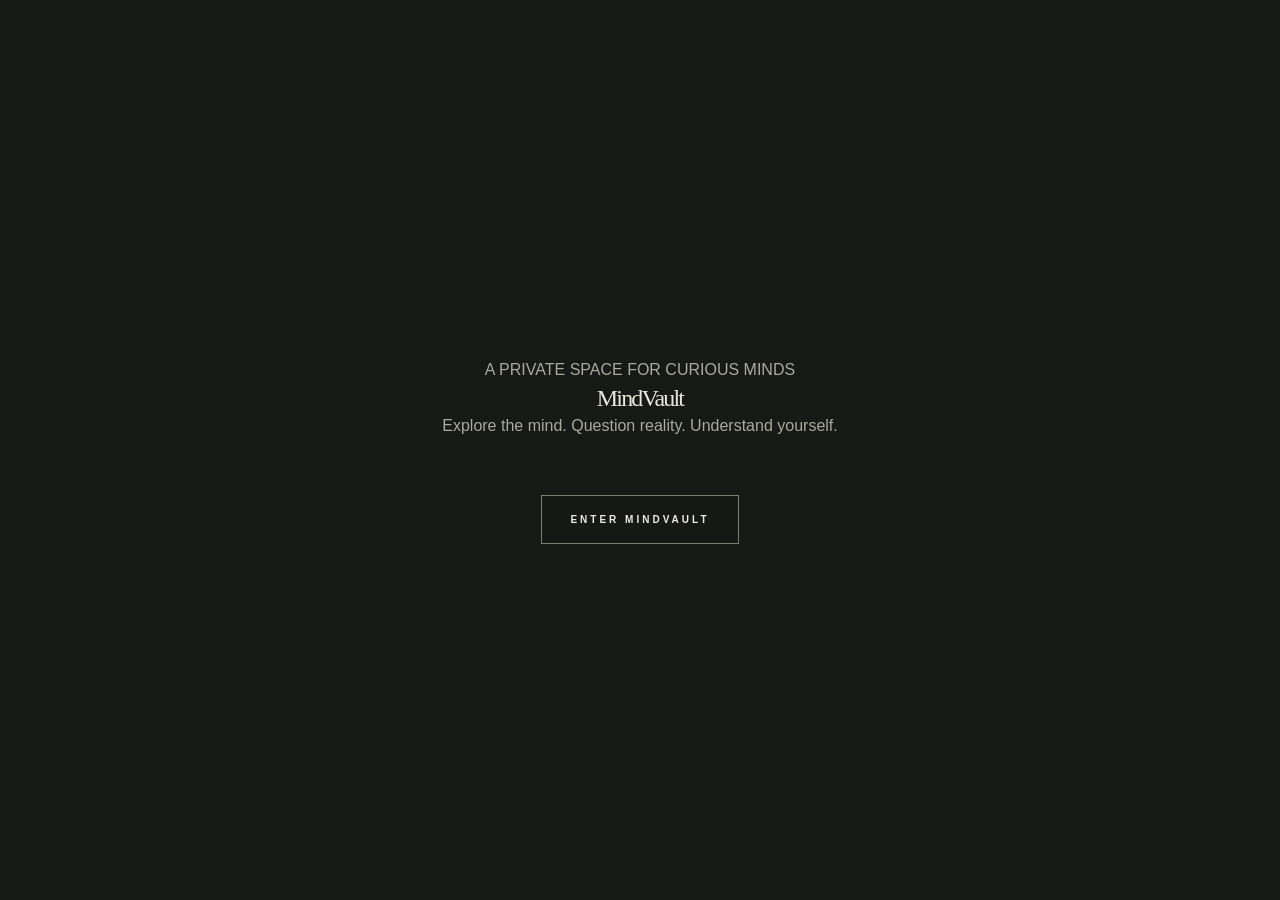
==== commit a7cd1384: "Create index.html" ====
--- a/index.html
+++ b/index.html
@@ -4,749 +4,224 @@
 <head>
   <meta charset="UTF-8">
   <meta name="viewport" content="width=device-width, initial-scale=1.0">
-
-  <title>MindVault | Explore the Architecture of Thought</title>
+  <meta name="theme-color" content="#101014">
+
+  <title>MindVault | Explore the Mind</title>
 
   <meta
     name="description"
-    content="An independent space for exploring philosophy, psychology, neuroscience, perception and the architecture of human thought."
+    content="MindVault is a space to explore philosophy, psychology, neuroscience, and the way we think."
   >
 
-  <meta name="theme-color" content="#171916">
-
-  <meta property="og:title" content="MindVault">
-  <meta
-    property="og:description"
-    content="Explore the architecture of thought."
-  >
-  <meta property="og:type" content="website">
-
   <link rel="stylesheet" href="styles.css">
-
   <script src="app.js" defer></script>
 </head>
 
 <body>
 
-  <!-- ======================================
-       CINEMATIC ENTRY SCREEN
-  ======================================= -->
-
-  <div class="entry-screen" id="entryScreen">
-
-    <div class="entry-background">
-      <img
-        src="assets/hero-landscape.svg"
-        alt=""
-        aria-hidden="true"
-      >
+  <!-- ENTRY SCREEN -->
+  <section class="entry-screen" id="entryScreen">
+    <div class="entry-content">
+      <p class="eyebrow">A PRIVATE SPACE FOR CURIOUS MINDS</p>
+
+      <h1>Mind<span>Vault</span></h1>
+
+      <p class="entry-description">
+        Explore the mind. Question reality. Understand yourself.
+      </p>
+
+      <button class="enter-button" id="enterButton" type="button">
+        ENTER MINDVAULT
+      </button>
     </div>
-
-    <div class="entry-overlay"></div>
-
-    <div class="entry-content">
-
-      <p class="entry-eyebrow">AN INDEPENDENT SPACE FOR THOUGHT</p>
-
-      <h1 class="entry-title">MINDVAULT</h1>
-
-      <p class="entry-tagline">
-        Explore the architecture of thought.
-      </p>
-
-      <button
-        type="button"
-        class="enter-button"
-        id="enterButton"
-      >
-        ENTER
-        <span aria-hidden="true">↗</span>
-      </button>
-
-    </div>
-
-    <p class="entry-footer">
-      PHILOSOPHY · PSYCHOLOGY · NEUROSCIENCE
-    </p>
-
-  </div>
-
-
-  <!-- ======================================
-       MAIN WEBSITE
-  ======================================= -->
-
+  </section>
+
+
+  <!-- MAIN WEBSITE -->
   <div class="site-wrapper" id="siteWrapper" hidden>
 
     <!-- HEADER -->
-
     <header class="site-header">
-
-      <a href="#home" class="wordmark" aria-label="MindVault home">
-        MINDVAULT
-      </a>
-
-      <nav class="desktop-navigation" aria-label="Main navigation">
-
+      <a href="#home" class="logo">Mind<span>Vault</span></a>
+
+      <nav class="main-nav" aria-label="Main navigation">
+        <a href="#home">Home</a>
         <a href="#explore">Explore</a>
         <a href="#daily-ideas">Daily Ideas</a>
-        <a href="#debate-room">Debate Room</a>
         <a href="#about">About</a>
-
       </nav>
 
-      <div class="header-actions">
-
-        <button
-          type="button"
-          class="account-button"
-          id="accountButton"
-        >
-          ACCOUNT
-        </button>
-
-        <button
-          type="button"
-          class="mobile-menu-button"
-          id="mobileMenuButton"
-          aria-label="Open navigation menu"
-          aria-expanded="false"
-          aria-controls="mobileNavigation"
-        >
-          <span></span>
-          <span></span>
-        </button>
-
-      </div>
-
+      <button class="account-button" id="accountButton" type="button">
+        Account
+      </button>
     </header>
 
 
-    <!-- MOBILE NAVIGATION -->
-
-    <nav
-      class="mobile-navigation"
-      id="mobileNavigation"
-      aria-label="Mobile navigation"
-      hidden
-    >
-
-      <a href="#explore">Explore</a>
-      <a href="#philosophy">Philosophy Archive</a>
-      <a href="#perception">Perception Lab</a>
-      <a href="#experiments">Psychology Experiments</a>
-      <a href="#daily-ideas">Daily Ideas</a>
-      <a href="#battles">Philosophy Battles</a>
-      <a href="#debate-room">Debate Room</a>
-      <a href="#anonymous-diary">Anonymous Diary</a>
-      <a href="#private-diary">Private Diary</a>
-
-    </nav>
-
-
-    <!-- ======================================
-         HERO
-    ======================================= -->
-
-    <main id="home">
-
-      <section class="hero-section">
+    <main>
+
+      <!-- HERO -->
+      <section class="hero-section" id="home">
+        <div class="hero-content">
+          <p class="eyebrow">THINK BEYOND THE OBVIOUS</p>
+
+          <h2>
+            Your mind is a universe.
+            <span>Explore it.</span>
+          </h2>
+
+          <p>
+            A place for ideas, questions, perspectives, and the science
+            behind human thought.
+          </p>
+
+          <a href="#explore" class="primary-button">
+            Explore MindVault
+          </a>
+        </div>
 
         <div class="hero-image">
           <img
             src="assets/hero-landscape.svg"
-            alt="An atmospheric landscape"
-            fetchpriority="high"
+            alt="Atmospheric landscape representing exploration and thought"
           >
         </div>
-
-        <div class="hero-shade"></div>
-
-        <div class="hero-content">
-
-          <p class="section-eyebrow">
-            THINK BEYOND THE OBVIOUS
-          </p>
-
-          <h1>
-            The mind is a universe
-            <span>waiting to be explored.</span>
-          </h1>
-
-          <p class="hero-description">
-            A space dedicated to questioning assumptions,
-            examining human behaviour and exploring the
-            complex architecture of thought.
-          </p>
-
-          <a href="#explore" class="primary-link">
-            EXPLORE MINDVAULT
-            <span aria-hidden="true">↗</span>
-          </a>
-
-        </div>
-
-        <div class="hero-bottom-label">
-          <span>01 / EXPLORE</span>
-          <span>SCROLL TO DISCOVER</span>
-        </div>
-
-      </section>
-
-
-      <!-- ======================================
-           INTRODUCTION
-      ======================================= -->
-
-      <section class="introduction-section" id="about">
-
-        <p class="section-eyebrow">THE IDEA BEHIND MINDVAULT</p>
-
-        <h2>
-          Question what you know.
-          <span>Examine what you believe.</span>
-        </h2>
+      </section>
+
+
+      <!-- INTRODUCTION -->
+      <section class="intro-section" id="about">
+        <p class="eyebrow">WELCOME TO MINDVAULT</p>
+
+        <h2>Curiosity has no boundaries.</h2>
 
         <p>
-          MindVault brings together philosophy, psychology and
-          neuroscience to encourage independent thinking.
-          It is a place to explore ideas, examine interpretations
-          and understand the limits of what we know.
+          MindVault brings together philosophy, psychology, and neuroscience
+          to help you examine ideas, understand behaviour, and question
+          the assumptions shaping your world.
         </p>
-
-      </section>
-
-
-      <!-- ======================================
-           EXPLORE
-      ======================================= -->
-
+      </section>
+
+
+      <!-- EXPLORE -->
       <section class="explore-section" id="explore">
-
         <div class="section-heading">
-
-          <div>
-            <p class="section-eyebrow">THE COLLECTION</p>
-            <h2>Explore the mind.</h2>
-          </div>
-
-          <p>
-            Different disciplines. Different perspectives.
-            One place to question them.
-          </p>
-
-        </div>
-
-
-        <!-- PHILOSOPHY ARCHIVE -->
-
-        <article class="exploration-item" id="philosophy">
-
-          <div class="exploration-number">01</div>
-
-          <div class="exploration-content">
-
-            <p class="section-eyebrow">PHILOSOPHY</p>
-
-            <h3>Philosophy Archive</h3>
-
+          <p class="eyebrow">THE KNOWLEDGE LIBRARY</p>
+          <h2>Explore your interests.</h2>
+        </div>
+
+        <div class="explore-grid">
+
+          <article class="explore-card">
+            <span class="card-number">01</span>
+            <h3>Philosophy</h3>
             <p>
-              Explore fundamental questions about existence,
-              knowledge, identity, morality, consciousness
-              and the nature of reality.
+              Explore existence, ethics, identity, reality, and the
+              questions that have challenged humanity for centuries.
             </p>
-
-            <p class="item-meta">
-              20 FOUNDATIONAL TOPICS
+            <a href="#philosophy">Explore philosophy →</a>
+          </article>
+
+          <article class="explore-card">
+            <span class="card-number">02</span>
+            <h3>Psychology</h3>
+            <p>
+              Discover human behaviour, personality, emotions,
+              cognition, and the patterns behind our decisions.
             </p>
-
-            <button
-              type="button"
-              class="text-link"
-              data-section="philosophy"
-            >
-              ENTER ARCHIVE <span aria-hidden="true">↗</span>
-            </button>
-
-          </div>
-
-        </article>
-
-
-        <!-- PERCEPTION LAB -->
-
-        <article class="exploration-item" id="perception">
-
-          <div class="exploration-number">02</div>
-
-          <div class="exploration-content">
-
-            <p class="section-eyebrow">PERCEPTION & COGNITION</p>
-
-            <h3>Perception Lab</h3>
-
+            <a href="#psychology">Explore psychology →</a>
+          </article>
+
+          <article class="explore-card">
+            <span class="card-number">03</span>
+            <h3>Neuroscience</h3>
             <p>
-              Examine ambiguous situations, visual illusions
-              and cognitive interpretations. Discover how
-              context and attention influence perception.
+              Learn about the brain, neural systems, memory,
+              perception, and the biology of the mind.
             </p>
-
-            <p class="item-meta">
-              INTERACTIVE EXERCISES
-            </p>
-
-            <button
-              type="button"
-              class="text-link"
-              data-section="perception"
-            >
-              ENTER THE LAB <span aria-hidden="true">↗</span>
-            </button>
-
-          </div>
-
-        </article>
-
-
-        <!-- PSYCHOLOGY EXPERIMENTS -->
-
-        <article class="exploration-item" id="experiments">
-
-          <div class="exploration-number">03</div>
-
-          <div class="exploration-content">
-
-            <p class="section-eyebrow">PSYCHOLOGY</p>
-
-            <h3>Psychology Experiments</h3>
-
-            <p>
-              Explore structured psychological activities
-              examining memory, attention, decision-making,
-              cognitive styles and human behaviour.
-            </p>
-
-            <p class="item-meta">
-              20 QUESTIONS · MONTHLY RELEASES
-            </p>
-
-            <button
-              type="button"
-              class="text-link"
-              data-section="experiments"
-            >
-              EXPLORE EXPERIMENTS <span aria-hidden="true">↗</span>
-            </button>
-
-          </div>
-
-        </article>
-
-
-        <!-- PHILOSOPHY BATTLES -->
-
-        <article class="exploration-item" id="battles">
-
-          <div class="exploration-number">04</div>
-
-          <div class="exploration-content">
-
-            <p class="section-eyebrow">ARGUMENT & REASONING</p>
-
-            <h3>Philosophy Battles</h3>
-
-            <p>
-              Examine opposing philosophical positions,
-              understand their arguments and challenge
-              assumptions through reasoned analysis.
-            </p>
-
-            <p class="item-meta">
-              MULTIPLE PERSPECTIVES
-            </p>
-
-            <button
-              type="button"
-              class="text-link"
-              data-section="battles"
-            >
-              ENTER BATTLES <span aria-hidden="true">↗</span>
-            </button>
-
-          </div>
-
-        </article>
-
-
-        <!-- DEBATE ROOM -->
-
-        <article class="exploration-item" id="debate-room">
-
-          <div class="exploration-number">05</div>
-
-          <div class="exploration-content">
-
-            <p class="section-eyebrow">COMMUNITY DISCUSSION</p>
-
-            <h3>Debate Room</h3>
-
-            <p>
-              Enter discussions across philosophy, psychology
-              and neuroscience. Read arguments, respond to
-              ideas and create new debates.
-            </p>
-
-            <p class="item-meta">
-              NEW TOPICS EVERY 14 DAYS
-            </p>
-
-            <button
-              type="button"
-              class="text-link"
-              data-section="debate-room"
-            >
-              ENTER DEBATE ROOM <span aria-hidden="true">↗</span>
-            </button>
-
-          </div>
-
-        </article>
-
-
-        <!-- ANONYMOUS DIARY -->
-
-        <article class="exploration-item" id="anonymous-diary">
-
-          <div class="exploration-number">06</div>
-
-          <div class="exploration-content">
-
-            <p class="section-eyebrow">SHARED REFLECTIONS</p>
-
-            <h3>Anonymous Diary</h3>
-
-            <p>
-              Read and contribute anonymous reflections,
-              personal observations and perspectives.
-              Submissions are subject to moderation.
-            </p>
-
-            <p class="item-meta">
-              PUBLIC · ANONYMOUS CONTRIBUTIONS
-            </p>
-
-            <button
-              type="button"
-              class="text-link"
-              data-section="anonymous-diary"
-            >
-              EXPLORE REFLECTIONS <span aria-hidden="true">↗</span>
-            </button>
-
-          </div>
-
-        </article>
-
-
-        <!-- PRIVATE DIARY -->
-
-        <article class="exploration-item" id="private-diary">
-
-          <div class="exploration-number">07</div>
-
-          <div class="exploration-content">
-
-            <p class="section-eyebrow">PERSONAL SPACE</p>
-
-            <h3>Private Diary</h3>
-
-            <p>
-              A personal writing space for private notes,
-              multiple notebooks, saved pages and
-              individual reflections.
-            </p>
-
-            <p class="item-meta">
-              PRIVATE · ACCOUNT REQUIRED
-            </p>
-
-            <button
-              type="button"
-              class="text-link"
-              data-section="private-diary"
-            >
-              OPEN PRIVATE DIARY <span aria-hidden="true">↗</span>
-            </button>
-
-          </div>
-
-        </article>
-
-      </section>
-
-
-      <!-- ======================================
-           DAILY IDEAS
-      ======================================= -->
-
-      <section class="daily-ideas-section" id="daily-ideas">
-
+            <a href="#neuroscience">Explore neuroscience →</a>
+          </article>
+
+        </div>
+      </section>
+
+
+      <!-- DAILY IDEAS -->
+      <section class="daily-section" id="daily-ideas">
+        <p class="eyebrow">A LITTLE SOMETHING TO THINK ABOUT</p>
+        <h2>Daily Ideas</h2>
+
+        <p>
+          One idea can change the way you see an entire subject.
+        </p>
+
+        <div class="daily-grid">
+          <article class="daily-card">
+            <h3>Philosophy</h3>
+            <p>Questions about existence, meaning, and reality.</p>
+          </article>
+
+          <article class="daily-card">
+            <h3>Psychology</h3>
+            <p>Insights into behaviour, personality, and thought.</p>
+          </article>
+
+          <article class="daily-card">
+            <h3>Neuroscience</h3>
+            <p>Discoveries about the brain and nervous system.</p>
+          </article>
+        </div>
+      </section>
+
+
+      <!-- PERCEPTION LAB -->
+      <section class="perception-section">
         <div class="section-heading">
-
-          <div>
-            <p class="section-eyebrow">A DAILY EXPLORATION</p>
-            <h2>Ideas worth examining.</h2>
-          </div>
-
-          <p>
-            Sixty foundational ideas across three
-            interconnected disciplines.
-          </p>
-
-        </div>
-
-        <div class="daily-ideas-content">
-
-          <div class="idea-category">
-            <span>01</span>
-            <h3>Philosophy</h3>
-            <p>Questions about existence, truth and meaning.</p>
-            <span class="item-meta">20 IDEAS</span>
-          </div>
-
-          <div class="idea-category">
-            <span>02</span>
-            <h3>Psychology</h3>
-            <p>Explorations of behaviour, thought and emotion.</p>
-            <span class="item-meta">20 IDEAS</span>
-          </div>
-
-          <div class="idea-category">
-            <span>03</span>
-            <h3>Neuroscience</h3>
-            <p>Understanding the brain and nervous system.</p>
-            <span class="item-meta">20 IDEAS</span>
-          </div>
-
-        </div>
-
-        <button
-          type="button"
-          class="text-link"
-          data-section="daily-ideas"
+          <p class="eyebrow">QUESTION YOUR PERSPECTIVE</p>
+          <h2>Perception Lab</h2>
+        </div>
+
+        <p>
+          Explore how context, assumptions, and interpretation
+          can influence the way people understand the same situation.
+        </p>
+
+        <button class="secondary-button" id="perceptionButton" type="button">
+          Enter the Lab
+        </button>
+      </section>
+
+
+      <!-- CLOSING -->
+      <section class="closing-section">
+        <img
+          src="assets/closing-landscape.svg"
+          alt="A quiet atmospheric landscape"
         >
-          DISCOVER DAILY IDEAS <span aria-hidden="true">↗</span>
-        </button>
-
-      </section>
-
-
-      <!-- ======================================
-           THOUGHT OF THE DAY
-      ======================================= -->
-
-      <section class="thought-section" id="thought-of-the-day">
-
-        <p class="section-eyebrow">THOUGHT OF THE DAY</p>
-
-        <h2>
-          An idea is only the beginning.
-        </h2>
-
-        <p>
-          Explore reasoned reflections, noteworthy external
-          articles and anonymous schools of thought.
-        </p>
-
-        <div class="thought-collections">
-
-          <div>
-            <h3>Original Thoughts</h3>
-            <p>Reasoned ideas, questions and counterarguments.</p>
-          </div>
-
-          <div>
-            <h3>Reading Collection</h3>
-            <p>Selected articles from external publications.</p>
-          </div>
-
-          <div>
-            <h3>Community Perspectives</h3>
-            <p>Anonymous, moderated schools of thought.</p>
-          </div>
-
-        </div>
-
-        <button
-          type="button"
-          class="text-link"
-          data-section="thought-of-the-day"
-        >
-          EXPLORE THE COLLECTION <span aria-hidden="true">↗</span>
-        </button>
-
-      </section>
-
-
-      <!-- ======================================
-           CLOSING SECTION
-      ======================================= -->
-
-      <section class="closing-section">
-
-        <div class="closing-background">
-          <img
-            src="assets/closing-landscape.svg"
-            alt=""
-            aria-hidden="true"
-            loading="lazy"
-          >
-        </div>
-
-        <div class="closing-overlay"></div>
 
         <div class="closing-content">
-
-          <p class="section-eyebrow">
-            THE EXPLORATION CONTINUES
-          </p>
-
-          <h2>
-            Think independently.
-            <span>Question continuously.</span>
-          </h2>
-
-          <a href="#home" class="primary-link">
-            RETURN TO THE BEGINNING
-            <span aria-hidden="true">↑</span>
-          </a>
-
-        </div>
-
+          <p class="eyebrow">STAY CURIOUS</p>
+          <h2>Never stop questioning.</h2>
+          <p>Think independently. Explore deeply. Keep learning.</p>
+        </div>
       </section>
 
     </main>
 
 
-    <!-- ======================================
-         FOOTER
-    ======================================= -->
-
-    <footer class="site-footer" id="footer">
-
-      <div class="footer-main">
-
-        <div class="footer-brand">
-
-          <a href="#home" class="wordmark">
-            MINDVAULT
-          </a>
-
-          <p>
-            Explore the architecture of thought.
-          </p>
-
-        </div>
-
-
-        <div class="footer-column">
-
-          <h3>EXPLORE</h3>
-
-          <a href="#philosophy">Philosophy Archive</a>
-          <a href="#perception">Perception Lab</a>
-          <a href="#experiments">Psychology Experiments</a>
-          <a href="#battles">Philosophy Battles</a>
-          <a href="#debate-room">Debate Room</a>
-
-        </div>
-
-
-        <div class="footer-column">
-
-          <h3>PERSONAL SPACE</h3>
-
-          <a href="#anonymous-diary">Anonymous Diary</a>
-          <a href="#private-diary">Private Diary</a>
-          <a href="#daily-ideas">Daily Ideas</a>
-
-        </div>
-
-
-        <div class="footer-column">
-
-          <h3>INFORMATION</h3>
-
-          <a href="privacy.html">Privacy Policy</a>
-          <a href="terms.html">Terms of Service</a>
-          <a href="cookies.html">Cookie Policy</a>
-          <a href="mailto:supportmindvaultspace@gmail.com">
-            Contact & Support
-          </a>
-
-        </div>
-
-      </div>
-
-
-      <div class="footer-bottom">
-
-        <p>
-          © <span id="currentYear">2026</span> MINDVAULT.
-          All rights reserved.
-        </p>
-
-        <p>
-          AN INDEPENDENT SPACE FOR INTELLECTUAL EXPLORATION.
-        </p>
-
-      </div>
-
+    <!-- FOOTER -->
+    <footer class="site-footer">
+      <a href="#home" class="logo">Mind<span>Vault</span></a>
+
+      <p>
+        A space for curious minds.
+      </p>
+
+      <p class="copyright">
+        © 2026 MindVault. All rights reserved.
+      </p>
     </footer>
 
   </div>
-
-
-  <!-- ======================================
-       ACCOUNT INTERFACE
-       Authentication will be connected later.
-  ======================================= -->
-
-  <dialog
-    class="account-dialog"
-    id="accountDialog"
-    aria-labelledby="accountDialogTitle"
-  >
-
-    <div class="dialog-content">
-
-      <button
-        type="button"
-        class="dialog-close"
-        id="closeAccountDialog"
-        aria-label="Close account window"
-      >
-        ×
-      </button>
-
-      <p class="section-eyebrow">YOUR MINDVAULT ACCOUNT</p>
-
-      <h2 id="accountDialogTitle">Personal access.</h2>
-
-      <p>
-        Account authentication is being prepared.
-        Private Diary and participation features will
-        require an authorised account.
-      </p>
-
-      <p class="item-meta">
-        EMAIL OTP AUTHENTICATION: NOT YET CONNECTED
-      </p>
-
-    </div>
-
-  </dialog>
-
 
 </body>
 </html>
--- a/styles.css
+++ b/styles.css
@@ -0,0 +1,1347 @@
+body {
+    background: red !important;
+}
+/* =========================================
+MINDVAULT
+Main Stylesheet
+Version 1.0
+========================================= */
+
+/* =========================================
+
+1. ROOT VARIABLES
+   ========================================= */
+
+:root {
+--background: #171916;
+--background-soft: #1d211c;
+--background-light: #252a23;
+
+--surface: #20241f;
+
+--text-primary: #e8e5d9;
+--text-secondary: #aaa99c;
+--text-muted: #77796f;
+
+--accent: #a4a88b;
+--accent-dark: #747b61;
+
+--border: rgba(225, 225, 205, 0.13);
+
+--font-main: "Georgia", "Times New Roman", serif;
+--font-ui: "Arial", "Helvetica", sans-serif;
+
+--transition: 0.35s ease;
+
+--page-width: 1280px;
+}
+
+/* =========================================
+02. RESET
+========================================= */
+
+* {
+  margin: 0;
+  padding: 0;
+  box-sizing: border-box;
+  }
+
+html {
+scroll-behavior: smooth;
+scroll-padding-top: 90px;
+}
+
+body {
+background: var(--background);
+color: var(--text-primary);
+font-family: var(--font-ui);
+line-height: 1.7;
+overflow-x: hidden;
+}
+
+body,
+button,
+a {
+-webkit-tap-highlight-color: transparent;
+}
+
+button,
+input,
+textarea {
+font: inherit;
+}
+
+button {
+color: inherit;
+}
+
+a {
+color: inherit;
+text-decoration: none;
+}
+
+img {
+display: block;
+width: 100%;
+}
+
+::selection {
+background: var(--accent);
+color: var(--background);
+}
+
+[hidden] {
+display: none !important;
+}
+
+/* =========================================
+03. GLOBAL TYPOGRAPHY
+========================================= */
+
+h1,
+h2,
+h3 {
+font-family: var(--font-main);
+font-weight: 400;
+line-height: 1.2;
+}
+
+h1 {
+letter-spacing: -1.8px;
+}
+
+h2 {
+letter-spacing: -1px;
+}
+
+p {
+color: var(--text-secondary);
+}
+
+.section-eyebrow {
+color: var(--accent);
+font-size: 10px;
+font-weight: 600;
+letter-spacing: 3px;
+line-height: 1.8;
+text-transform: uppercase;
+}
+
+/* =========================================
+04. ENTRY SCREEN
+========================================= */
+
+.entry-screen {
+position: fixed;
+inset: 0;
+z-index: 1000;
+
+display: flex;
+align-items: center;
+justify-content: center;
+
+min-height: 100svh;
+overflow: hidden;
+
+background: var(--background);
+}
+
+.entry-background,
+.entry-overlay {
+position: absolute;
+inset: 0;
+}
+
+.entry-background img {
+width: 100%;
+height: 100%;
+object-fit: cover;
+
+animation: entryZoom 18s ease-in-out infinite alternate;
+}
+
+.entry-overlay {
+background:
+linear-gradient(
+90deg,
+rgba(15, 19, 16, 0.82),
+rgba(15, 19, 16, 0.36),
+rgba(15, 19, 16, 0.75)
+),
+linear-gradient(
+0deg,
+rgba(15, 19, 16, 0.75),
+transparent 65%
+);
+}
+
+.entry-content {
+position: relative;
+z-index: 2;
+
+width: min(90%, 800px);
+text-align: center;
+
+animation: fadeUp 1.2s ease both;
+}
+
+.entry-eyebrow {
+margin-bottom: 26px;
+
+color: #c0c0a8;
+
+font-size: 10px;
+letter-spacing: 5px;
+font-weight: 600;
+}
+
+.entry-title {
+font-family: var(--font-main);
+font-size: clamp(55px, 11vw, 112px);
+font-weight: 400;
+letter-spacing: 8px;
+
+color: #f0eee2;
+}
+
+.entry-tagline {
+margin-top: 15px;
+
+font-family: var(--font-main);
+font-size: clamp(15px, 2vw, 21px);
+font-style: italic;
+
+color: #d1d0c3;
+}
+
+.enter-button {
+display: inline-flex;
+align-items: center;
+gap: 25px;
+
+margin-top: 55px;
+padding: 15px 28px;
+
+border: 1px solid rgba(225, 225, 205, 0.5);
+background: rgba(20, 23, 19, 0.25);
+
+color: #eeeadd;
+
+font-size: 10px;
+font-weight: 600;
+letter-spacing: 3px;
+
+cursor: pointer;
+transition: var(--transition);
+}
+
+.enter-button span {
+font-size: 17px;
+}
+
+.enter-button:hover {
+background: var(--accent);
+border-color: var(--accent);
+color: #171916;
+
+transform: translateY(-3px);
+}
+
+.entry-footer {
+position: absolute;
+bottom: 35px;
+left: 0;
+right: 0;
+
+z-index: 2;
+
+text-align: center;
+
+color: rgba(230, 229, 210, 0.7);
+
+font-size: 9px;
+letter-spacing: 3px;
+}
+
+/* =========================================
+05. MAIN WEBSITE
+========================================= */
+
+.site-wrapper {
+width: 100%;
+min-height: 100vh;
+
+animation: fadeIn 1s ease both;
+}
+
+/* =========================================
+06. HEADER
+========================================= */
+
+.site-header {
+position: sticky;
+top: 0;
+z-index: 100;
+
+width: 100%;
+min-height: 82px;
+
+display: flex;
+align-items: center;
+justify-content: space-between;
+
+padding: 0 7%;
+
+background: rgba(23, 25, 22, 0.94);
+border-bottom: 1px solid var(--border);
+
+backdrop-filter: blur(16px);
+-webkit-backdrop-filter: blur(16px);
+}
+
+.wordmark {
+font-family: var(--font-main);
+font-size: 23px;
+letter-spacing: 4px;
+
+color: var(--text-primary);
+}
+
+.desktop-navigation {
+display: flex;
+align-items: center;
+gap: 35px;
+}
+
+.desktop-navigation a {
+position: relative;
+
+color: var(--text-secondary);
+
+font-size: 10px;
+font-weight: 600;
+letter-spacing: 1.3px;
+
+transition: color var(--transition);
+}
+
+.desktop-navigation a::after {
+content: "";
+
+position: absolute;
+left: 0;
+bottom: -7px;
+
+width: 0;
+height: 1px;
+
+background: var(--accent);
+
+transition: width var(--transition);
+}
+
+.desktop-navigation a:hover {
+color: var(--text-primary);
+}
+
+.desktop-navigation a:hover::after {
+width: 100%;
+}
+
+.header-actions {
+display: flex;
+align-items: center;
+gap: 20px;
+}
+
+.account-button {
+padding: 11px 20px;
+
+border: 1px solid var(--border);
+background: transparent;
+
+color: var(--text-primary);
+
+font-size: 9px;
+letter-spacing: 2px;
+
+cursor: pointer;
+transition: var(--transition);
+}
+
+.account-button:hover {
+background: var(--accent);
+border-color: var(--accent);
+color: var(--background);
+}
+
+/* =========================================
+07. MOBILE NAVIGATION
+========================================= */
+
+.mobile-menu-button {
+display: none;
+
+width: 38px;
+height: 38px;
+
+border: 1px solid var(--border);
+background: transparent;
+
+cursor: pointer;
+}
+
+.mobile-menu-button span {
+display: block;
+
+width: 17px;
+height: 1px;
+
+margin: 5px auto;
+
+background: var(--text-primary);
+}
+
+.mobile-navigation {
+position: absolute;
+top: 82px;
+left: 0;
+right: 0;
+z-index: 99;
+
+padding: 20px 7% 30px;
+
+background: #1b1f1a;
+border-bottom: 1px solid var(--border);
+}
+
+.mobile-navigation a {
+display: block;
+padding: 13px 0;
+
+border-bottom: 1px solid var(--border);
+
+color: var(--text-secondary);
+
+font-size: 12px;
+letter-spacing: 1px;
+}
+
+.mobile-navigation a:hover {
+color: var(--accent);
+}
+
+/* =========================================
+08. HERO SECTION
+========================================= */
+
+.hero-section {
+position: relative;
+
+min-height: 690px;
+min-height: min(820px, 90svh);
+
+display: flex;
+align-items: center;
+
+overflow: hidden;
+}
+
+.hero-image,
+.hero-shade {
+position: absolute;
+inset: 0;
+}
+
+.hero-image img {
+width: 100%;
+height: 100%;
+object-fit: cover;
+}
+
+.hero-shade {
+background:
+linear-gradient(
+90deg,
+rgba(17, 21, 17, 0.93) 0%,
+rgba(17, 21, 17, 0.75) 42%,
+rgba(17, 21, 17, 0.15) 100%
+),
+linear-gradient(
+0deg,
+rgba(17, 21, 17, 0.7),
+transparent 55%
+);
+}
+
+.hero-content {
+position: relative;
+z-index: 2;
+
+width: min(85%, 800px);
+margin-left: 10%;
+
+animation: fadeUp 1s ease both;
+}
+
+.hero-content .section-eyebrow {
+margin-bottom: 27px;
+}
+
+.hero-content h1 {
+max-width: 760px;
+
+font-size: clamp(43px, 6.4vw, 79px);
+color: #f0eee4;
+}
+
+.hero-content h1 span {
+display: block;
+
+color: #b5b99b;
+font-style: italic;
+}
+
+.hero-description {
+max-width: 530px;
+
+margin-top: 27px;
+
+font-size: 14px;
+line-height: 2;
+
+color: #c3c3b7;
+}
+
+.primary-link {
+display: inline-flex;
+align-items: center;
+gap: 24px;
+
+margin-top: 38px;
+padding-bottom: 11px;
+
+border-bottom: 1px solid var(--accent);
+
+color: #e7e5d8;
+
+font-size: 10px;
+font-weight: 600;
+letter-spacing: 2px;
+
+transition: var(--transition);
+}
+
+.primary-link span {
+font-size: 17px;
+transition: transform var(--transition);
+}
+
+.primary-link:hover {
+color: var(--accent);
+}
+
+.primary-link:hover span {
+transform: translate(4px, -4px);
+}
+
+.hero-bottom-label {
+position: absolute;
+bottom: 32px;
+left: 7%;
+right: 7%;
+
+display: flex;
+justify-content: space-between;
+
+color: #b6b6a8;
+
+font-size: 9px;
+letter-spacing: 2px;
+}
+
+/* =========================================
+09. INTRODUCTION
+========================================= */
+
+.introduction-section {
+padding: 145px 12%;
+
+text-align: center;
+
+background: var(--background-soft);
+}
+
+.introduction-section h2 {
+max-width: 850px;
+
+margin: 30px auto;
+
+font-size: clamp(36px, 5vw, 61px);
+}
+
+.introduction-section h2 span {
+display: block;
+
+color: var(--accent);
+font-style: italic;
+}
+
+.introduction-section > p:last-child {
+max-width: 660px;
+
+margin: 0 auto;
+
+font-size: 14px;
+line-height: 2.1;
+}
+
+/* =========================================
+10. SECTION HEADINGS
+========================================= */
+
+.explore-section,
+.daily-ideas-section,
+.thought-section {
+padding: 120px 10%;
+}
+
+.section-heading {
+display: flex;
+align-items: flex-end;
+justify-content: space-between;
+
+gap: 40px;
+
+margin-bottom: 65px;
+}
+
+.section-heading h2 {
+margin-top: 15px;
+
+font-size: clamp(37px, 5vw, 58px);
+}
+
+.section-heading > p {
+max-width: 330px;
+
+font-size: 12px;
+line-height: 2;
+}
+
+/* =========================================
+11. EXPLORATION ITEMS
+========================================= */
+
+.explore-section {
+background: var(--background);
+}
+
+.exploration-item {
+display: grid;
+grid-template-columns: 100px 1fr;
+
+gap: 45px;
+
+padding: 52px 0;
+
+border-top: 1px solid var(--border);
+
+scroll-margin-top: 110px;
+}
+
+.exploration-item:last-child {
+border-bottom: 1px solid var(--border);
+}
+
+.exploration-number {
+padding-top: 5px;
+
+color: var(--accent-dark);
+
+font-family: var(--font-main);
+font-size: 38px;
+}
+
+.exploration-content {
+max-width: 700px;
+}
+
+.exploration-content h3 {
+margin-top: 12px;
+
+font-size: clamp(27px, 3vw, 37px);
+}
+
+.exploration-content > p:not(.section-eyebrow):not(.item-meta) {
+max-width: 620px;
+
+margin-top: 17px;
+
+font-size: 13px;
+line-height: 2;
+}
+
+.item-meta {
+margin-top: 22px;
+
+color: var(--text-muted);
+
+font-size: 9px;
+font-weight: 600;
+letter-spacing: 2px;
+}
+
+.text-link {
+display: inline-flex;
+align-items: center;
+gap: 17px;
+
+margin-top: 24px;
+padding: 0 0 7px;
+
+border: none;
+border-bottom: 1px solid var(--accent-dark);
+
+background: transparent;
+
+color: var(--text-primary);
+
+font-size: 9px;
+font-weight: 600;
+letter-spacing: 2px;
+
+cursor: pointer;
+transition: var(--transition);
+}
+
+.text-link span {
+font-size: 15px;
+}
+
+.text-link:hover {
+color: var(--accent);
+border-color: var(--accent);
+
+gap: 24px;
+}
+
+/* =========================================
+12. DAILY IDEAS
+========================================= */
+
+.daily-ideas-section {
+background: var(--background-soft);
+}
+
+.daily-ideas-content {
+display: grid;
+grid-template-columns: repeat(3, 1fr);
+
+border-top: 1px solid var(--border);
+border-bottom: 1px solid var(--border);
+
+margin-bottom: 35px;
+}
+
+.idea-category {
+padding: 42px 32px;
+
+border-right: 1px solid var(--border);
+
+transition: background var(--transition);
+}
+
+.idea-category:last-child {
+border-right: none;
+}
+
+.idea-category:hover {
+background: rgba(164, 168, 139, 0.055);
+}
+
+.idea-category > span:first-child {
+color: var(--accent);
+
+font-family: var(--font-main);
+font-size: 30px;
+}
+
+.idea-category h3 {
+margin-top: 22px;
+
+font-size: 28px;
+}
+
+.idea-category p {
+margin-top: 12px;
+
+font-size: 12px;
+line-height: 2;
+}
+
+.idea-category .item-meta {
+display: block;
+}
+
+/* =========================================
+13. THOUGHT OF THE DAY
+========================================= */
+
+.thought-section {
+background: var(--background);
+}
+
+.thought-section > h2 {
+max-width: 650px;
+
+margin-top: 24px;
+
+font-size: clamp(37px, 5vw, 58px);
+}
+
+.thought-section > p:not(.section-eyebrow) {
+max-width: 580px;
+
+margin-top: 20px;
+
+font-size: 13px;
+line-height: 2;
+}
+
+.thought-collections {
+display: grid;
+grid-template-columns: repeat(3, 1fr);
+
+gap: 30px;
+
+margin-top: 65px;
+padding-top: 35px;
+
+border-top: 1px solid var(--border);
+}
+
+.thought-collections h3 {
+font-size: 23px;
+}
+
+.thought-collections p {
+margin-top: 13px;
+
+font-size: 12px;
+line-height: 2;
+}
+
+/* =========================================
+14. CLOSING SECTION
+========================================= */
+
+.closing-section {
+position: relative;
+
+min-height: 490px;
+
+display: flex;
+align-items: center;
+justify-content: center;
+
+overflow: hidden;
+
+text-align: center;
+}
+
+.closing-background,
+.closing-overlay {
+position: absolute;
+inset: 0;
+}
+
+.closing-background img {
+width: 100%;
+height: 100%;
+
+object-fit: cover;
+}
+
+.closing-overlay {
+background: rgba(15, 19, 15, 0.75);
+}
+
+.closing-content {
+position: relative;
+z-index: 2;
+
+width: min(90%, 750px);
+}
+
+.closing-content h2 {
+margin-top: 25px;
+
+font-size: clamp(36px, 5vw, 58px);
+}
+
+.closing-content h2 span {
+display: block;
+
+color: var(--accent);
+font-style: italic;
+}
+
+/* =========================================
+15. FOOTER
+========================================= */
+
+.site-footer {
+padding: 75px 8% 25px;
+
+background: #121511;
+}
+
+.footer-main {
+display: grid;
+grid-template-columns: 1.5fr 1fr 1fr 1fr;
+
+gap: 45px;
+
+padding-bottom: 65px;
+}
+
+.footer-brand .wordmark {
+font-size: 22px;
+}
+
+.footer-brand p {
+margin-top: 17px;
+
+font-family: var(--font-main);
+font-size: 15px;
+font-style: italic;
+}
+
+.footer-column h3 {
+margin-bottom: 22px;
+
+color: var(--accent);
+
+font-family: var(--font-ui);
+font-size: 9px;
+font-weight: 600;
+letter-spacing: 2px;
+}
+
+.footer-column a {
+display: block;
+
+margin-bottom: 12px;
+
+color: var(--text-secondary);
+
+font-size: 11px;
+
+transition: color var(--transition);
+}
+
+.footer-column a:hover {
+color: var(--accent);
+}
+
+.footer-bottom {
+display: flex;
+justify-content: space-between;
+
+gap: 20px;
+
+padding-top: 23px;
+
+border-top: 1px solid var(--border);
+}
+
+.footer-bottom p {
+font-size: 9px;
+letter-spacing: 1px;
+}
+
+/* =========================================
+16. ACCOUNT DIALOG
+========================================= */
+
+.account-dialog {
+position: fixed;
+
+width: min(90%, 480px);
+max-width: 480px;
+
+margin: auto;
+padding: 0;
+
+border: 1px solid var(--border);
+
+background: #1c201b;
+color: var(--text-primary);
+}
+
+.account-dialog::backdrop {
+background: rgba(0, 0, 0, 0.8);
+backdrop-filter: blur(5px);
+}
+
+.dialog-content {
+position: relative;
+
+padding: 55px 45px;
+}
+
+.dialog-close {
+position: absolute;
+top: 15px;
+right: 20px;
+
+border: none;
+background: transparent;
+
+color: var(--text-secondary);
+
+font-size: 28px;
+
+cursor: pointer;
+transition: color var(--transition);
+}
+
+.dialog-close:hover {
+color: var(--accent);
+}
+
+.dialog-content h2 {
+margin-top: 20px;
+
+font-size: 36px;
+}
+
+.dialog-content > p:not(.section-eyebrow):not(.item-meta) {
+margin-top: 20px;
+
+font-size: 13px;
+line-height: 2;
+}
+
+/* =========================================
+17. ACCESSIBILITY
+========================================= */
+
+a:focus-visible,
+button:focus-visible {
+outline: 2px solid var(--accent);
+outline-offset: 5px;
+}
+
+@media (prefers-reduced-motion: reduce) {
+*,
+*::before,
+*::after {
+scroll-behavior: auto !important;
+animation-duration: 0.01ms !important;
+animation-iteration-count: 1 !important;
+transition-duration: 0.01ms !important;
+}
+}
+
+/* =========================================
+18. ANIMATIONS
+========================================= */
+
+@keyframes fadeIn {
+from {
+opacity: 0;
+}
+
+to {
+opacity: 1;
+}
+}
+
+@keyframes fadeUp {
+from {
+opacity: 0;
+transform: translateY(25px);
+}
+
+to {
+opacity: 1;
+transform: translateY(0);
+}
+}
+
+@keyframes entryZoom {
+from {
+transform: scale(1);
+}
+
+to {
+transform: scale(1.08);
+}
+}
+
+/* =========================================
+19. TABLET RESPONSIVENESS
+========================================= */
+
+@media (max-width: 1000px) {
+
+.site-header {
+padding: 0 5%;
+}
+
+.desktop-navigation {
+gap: 19px;
+}
+
+.explore-section,
+.daily-ideas-section,
+.thought-section {
+padding: 100px 7%;
+}
+
+.footer-main {
+grid-template-columns: repeat(2, 1fr);
+}
+
+.hero-content {
+margin-left: 7%;
+}
+
+}
+
+/* =========================================
+20. MOBILE RESPONSIVENESS
+========================================= */
+
+@media (max-width: 700px) {
+
+html {
+scroll-padding-top: 75px;
+}
+
+.site-header {
+min-height: 72px;
+padding: 0 6%;
+}
+
+.wordmark {
+font-size: 19px;
+letter-spacing: 3px;
+}
+
+.desktop-navigation {
+display: none;
+}
+
+.mobile-menu-button {
+display: block;
+}
+
+.account-button {
+padding: 9px 12px;
+font-size: 8px;
+}
+
+.mobile-navigation {
+top: 72px;
+}
+
+.hero-section {
+min-height: 690px;
+min-height: 85svh;
+}
+
+.hero-shade {
+background:
+linear-gradient(
+90deg,
+rgba(17, 21, 17, 0.83),
+rgba(17, 21, 17, 0.42)
+),
+linear-gradient(
+0deg,
+rgba(17, 21, 17, 0.75),
+transparent
+);
+}
+
+.hero-content {
+width: 87%;
+margin-left: 6%;
+}
+
+.hero-content h1 {
+font-size: clamp(42px, 10vw, 60px);
+}
+
+.hero-description {
+font-size: 12px;
+}
+
+.hero-bottom-label {
+left: 6%;
+right: 6%;
+
+font-size: 7px;
+letter-spacing: 1px;
+
+}
+
+.entry-title {
+font-size: clamp(43px, 12vw, 75px);
+letter-spacing: 4px;
+}
+
+.entry-eyebrow {
+font-size: 8px;
+letter-spacing: 3px;
+}
+
+.entry-footer {
+font-size: 7px;
+letter-spacing: 2px;
+}
+
+.introduction-section {
+padding: 95px 7%;
+}
+
+.introduction-section h2 {
+font-size: 39px;
+}
+
+.introduction-section > p:last-child {
+font-size: 12px;
+}
+
+.explore-section,
+.daily-ideas-section,
+.thought-section {
+padding: 85px 7%;
+}
+
+.section-heading {
+display: block;
+margin-bottom: 45px;
+}
+
+.section-heading h2 {
+font-size: 40px;
+}
+
+.section-heading > p {
+margin-top: 18px;
+font-size: 12px;
+}
+
+.exploration-item {
+grid-template-columns: 42px 1fr;
+gap: 16px;
+
+padding: 38px 0;
+
+}
+
+.exploration-number {
+font-size: 25px;
+}
+
+.exploration-content h3 {
+font-size: 27px;
+}
+
+.exploration-content > p:not(.section-eyebrow):not(.item-meta) {
+font-size: 12px;
+}
+
+.daily-ideas-content {
+grid-template-columns: 1fr;
+}
+
+.idea-category {
+padding: 30px 20px;
+
+border-right: none;
+border-bottom: 1px solid var(--border);
+
+}
+
+.idea-category:last-child {
+border-bottom: none;
+}
+
+.thought-collections {
+grid-template-columns: 1fr;
+gap: 35px;
+
+margin-top: 45px;
+
+}
+
+.thought-collections h3 {
+font-size: 22px;
+}
+
+.closing-section {
+min-height: 410px;
+}
+
+.closing-content h2 {
+font-size: 39px;
+}
+
+.footer-main {
+grid-template-columns: 1fr 1fr;
+gap: 40px 20px;
+}
+
+.footer-bottom {
+flex-direction: column;
+gap: 12px;
+}
+
+.footer-bottom p {
+font-size: 8px;
+line-height: 1.8;
+}
+
+.dialog-content {
+padding: 50px 27px;
+}
+
+}
+
+/* =========================================
+21. SMALL MOBILE DEVICES
+========================================= */
+
+@media (max-width: 380px) {
+
+.wordmark {
+font-size: 16px;
+}
+
+.account-button {
+padding: 8px 9px;
+font-size: 7px;
+}
+
+.header-actions {
+gap: 10px;
+}
+
+.hero-content h1 {
+font-size: 39px;
+}
+
+.footer-main {
+grid-template-columns: 1fr;
+}
+
+.entry-title {
+font-size: 40px;
+}
+
+}
